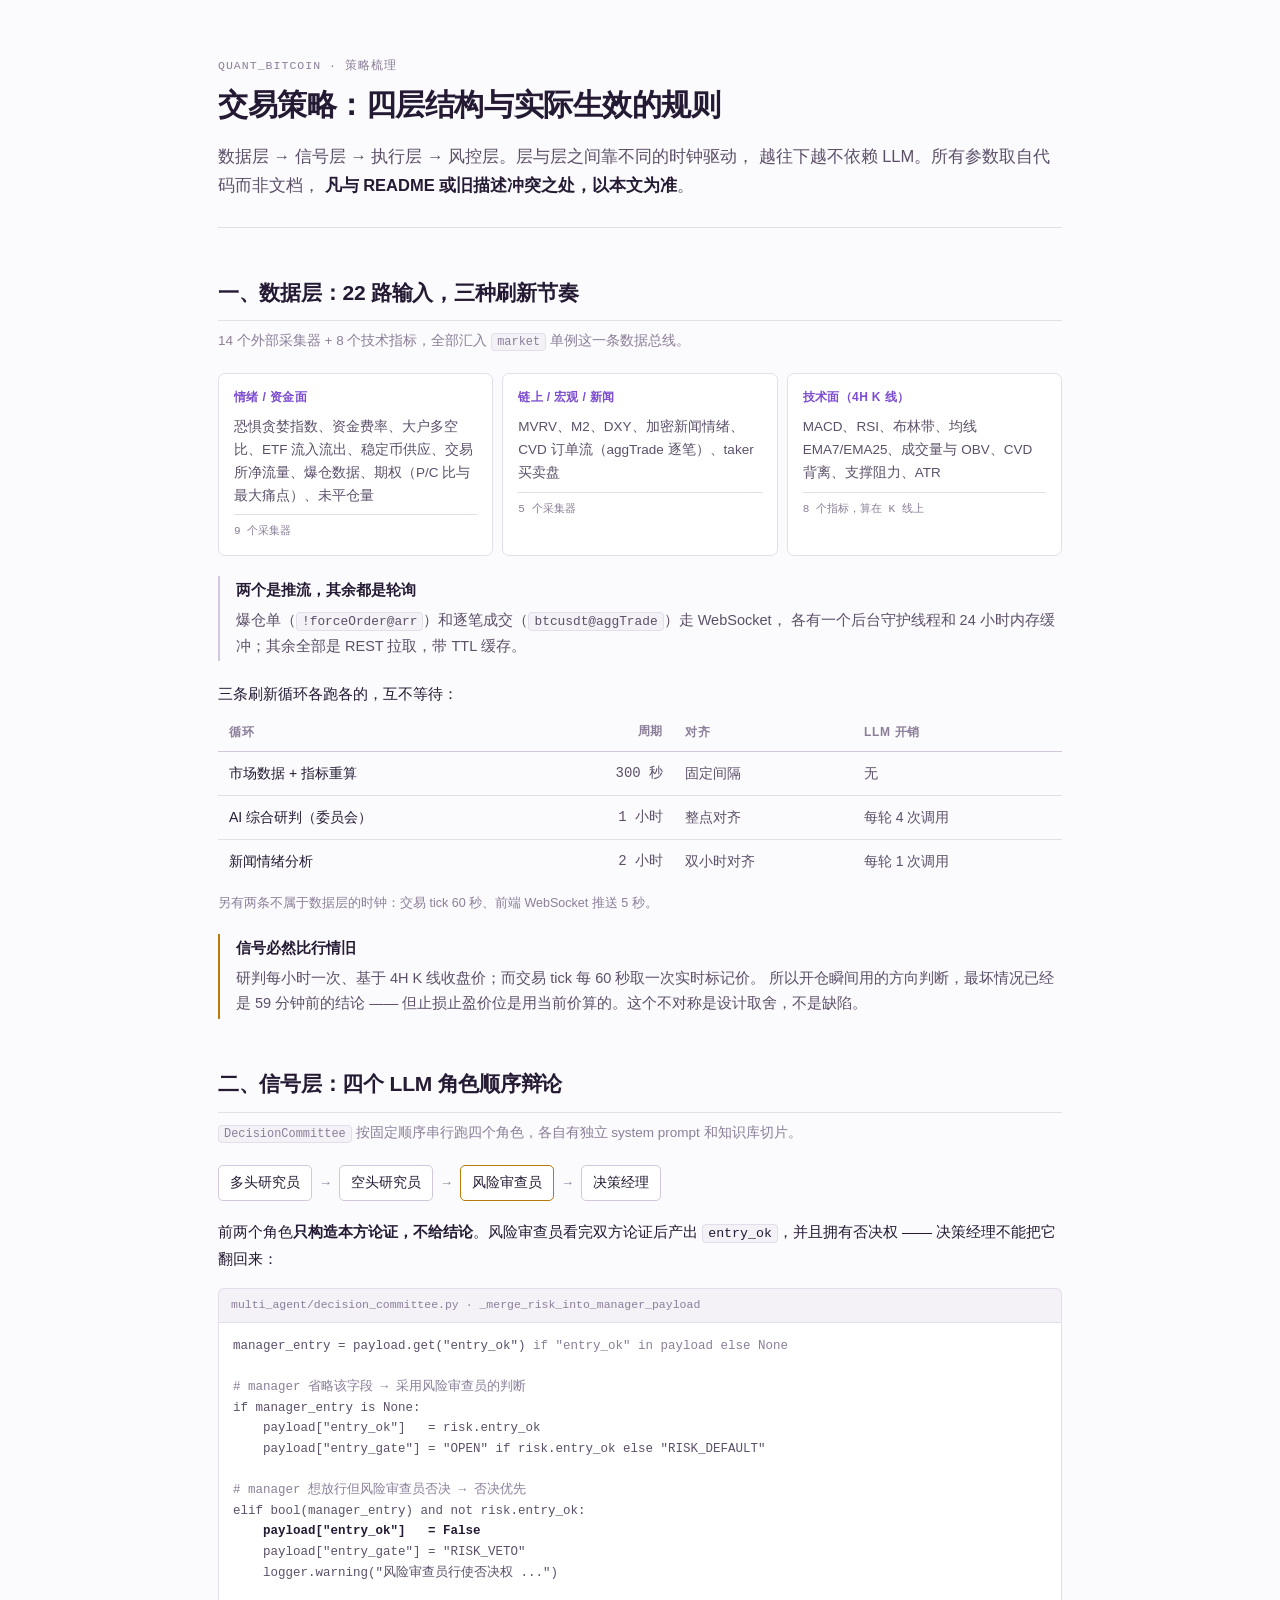
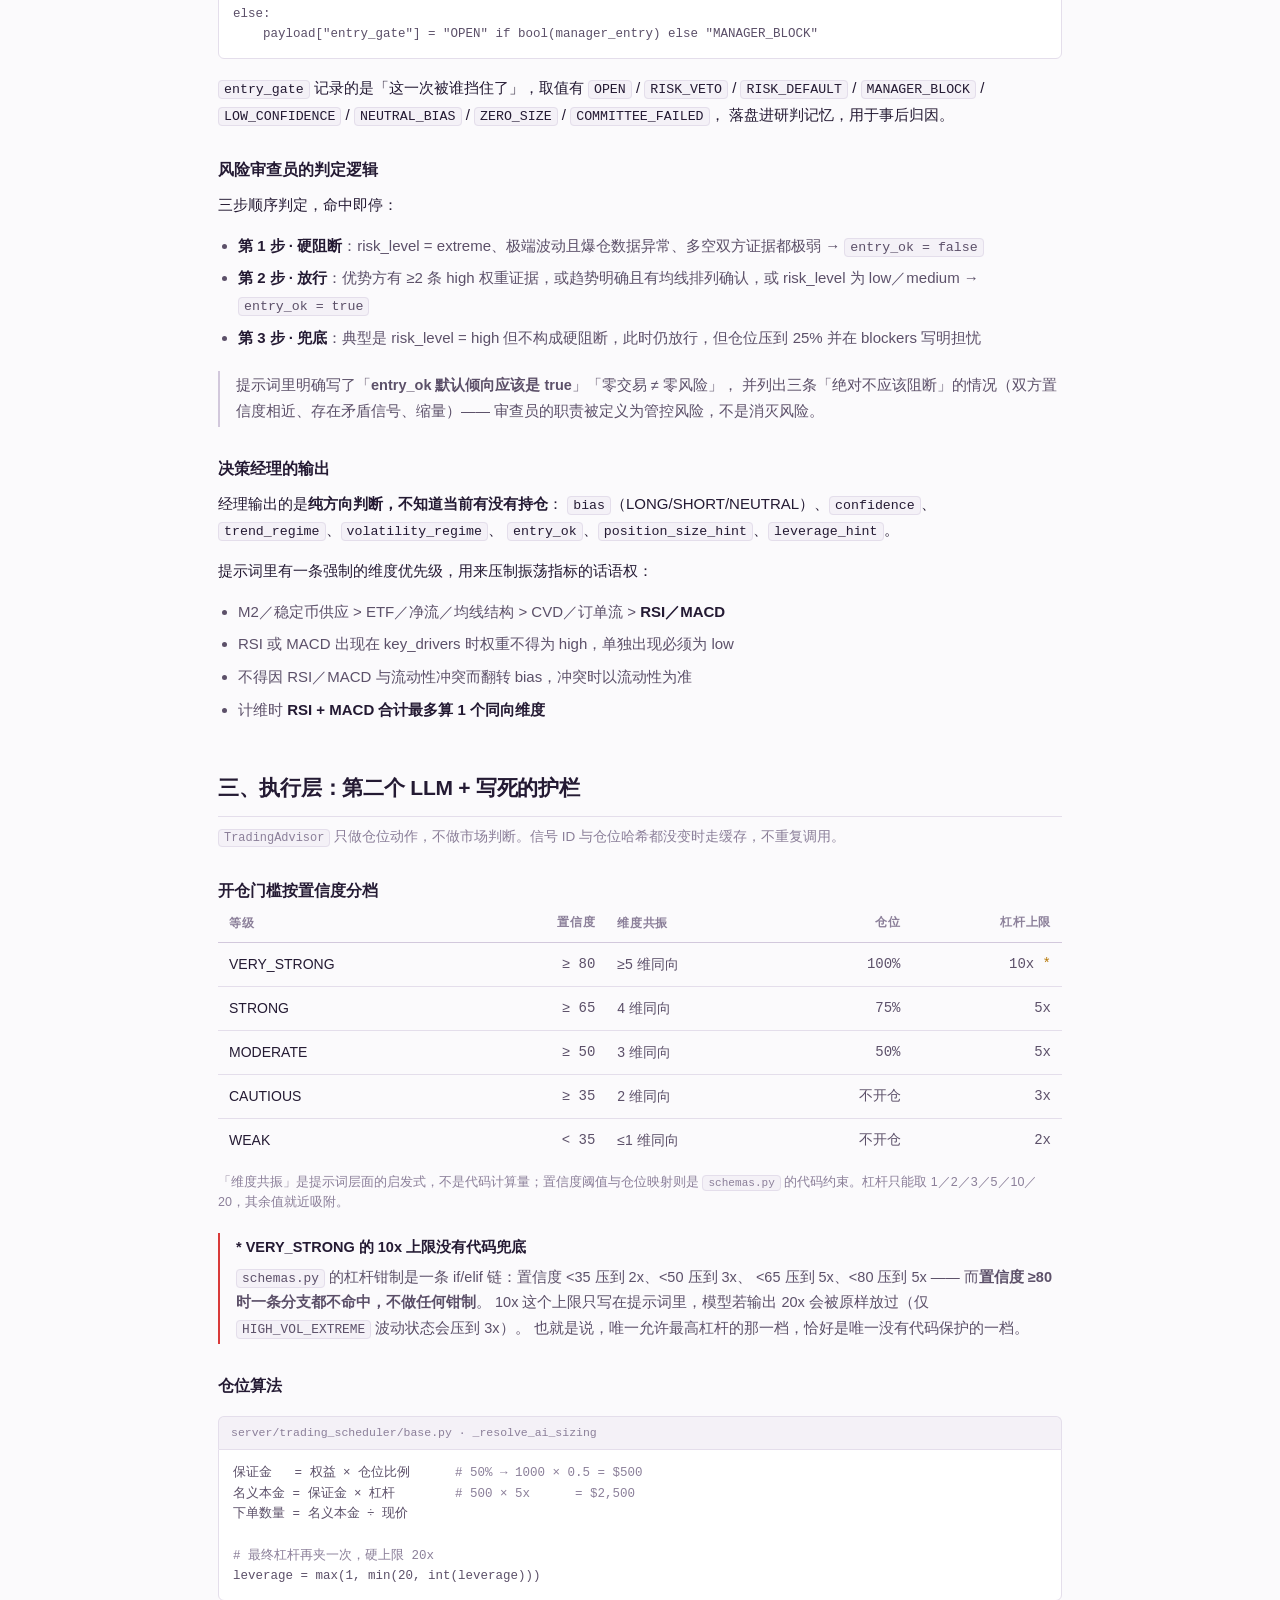
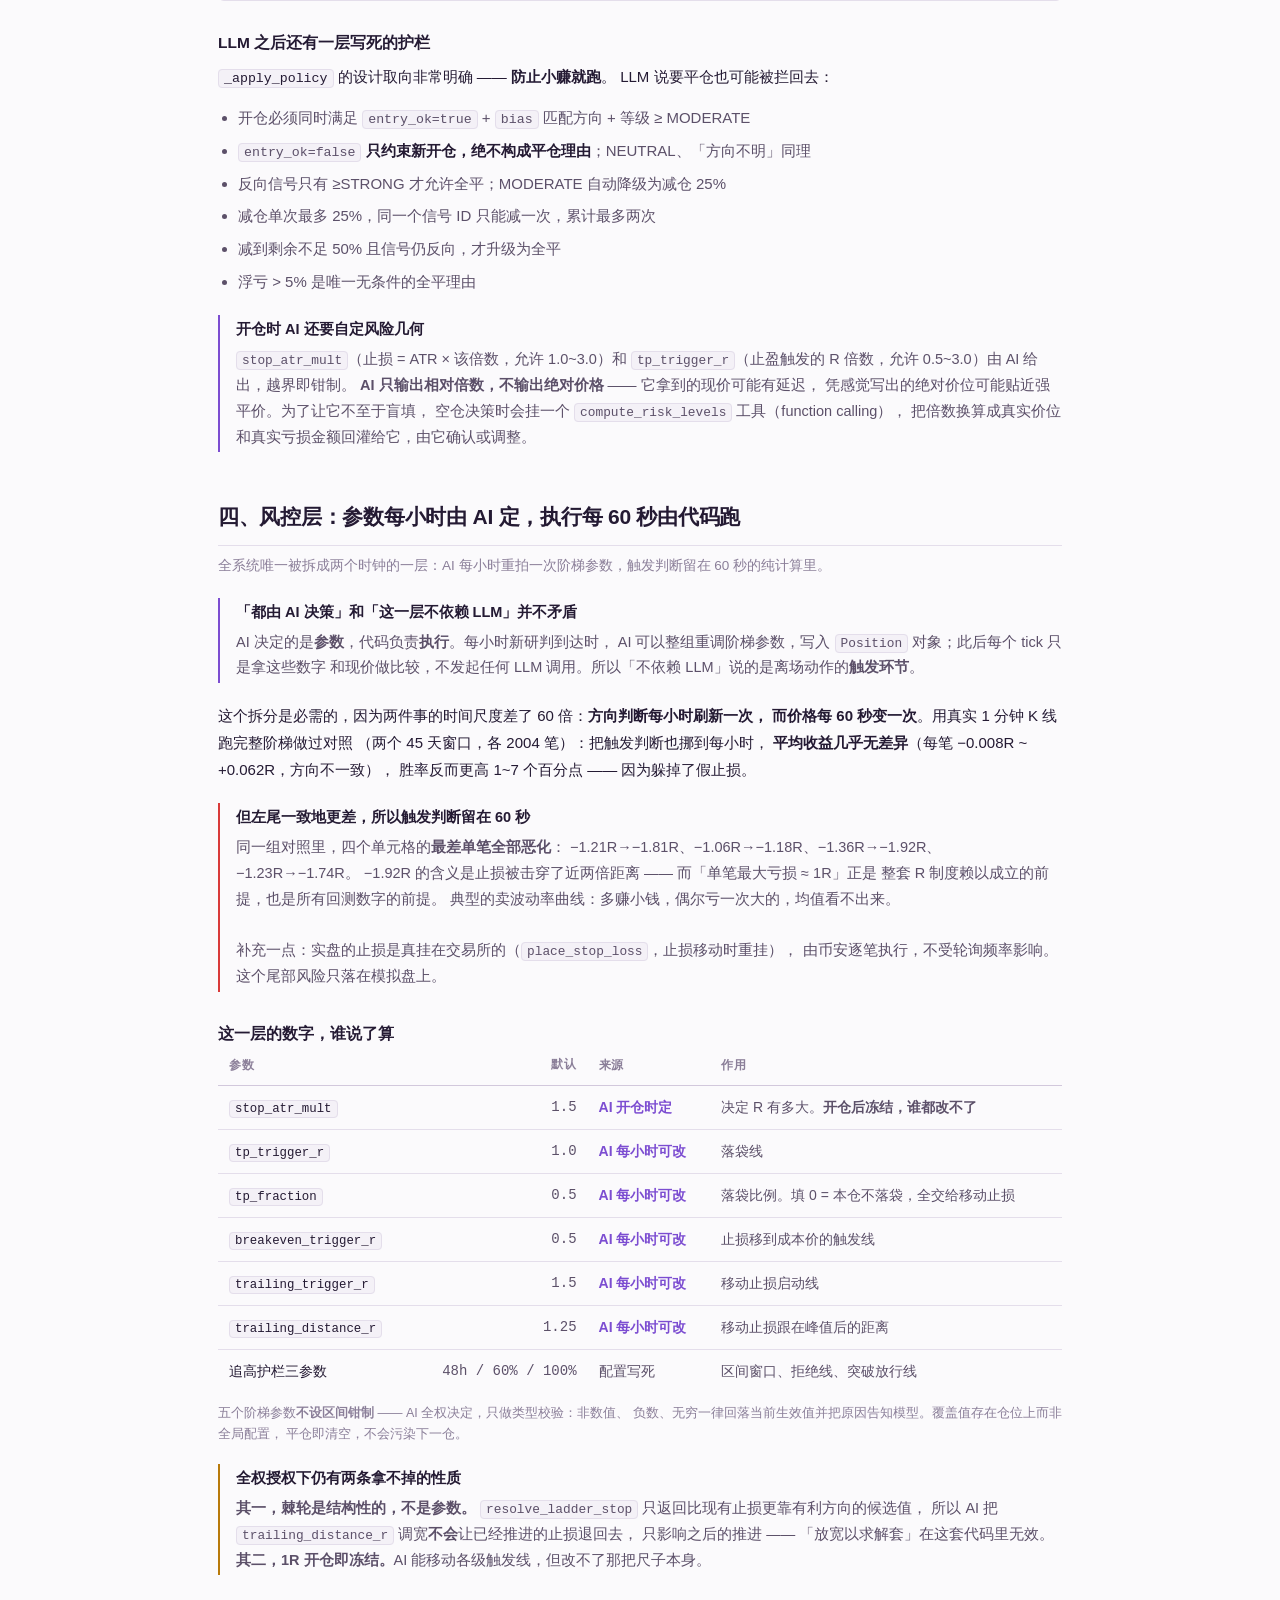
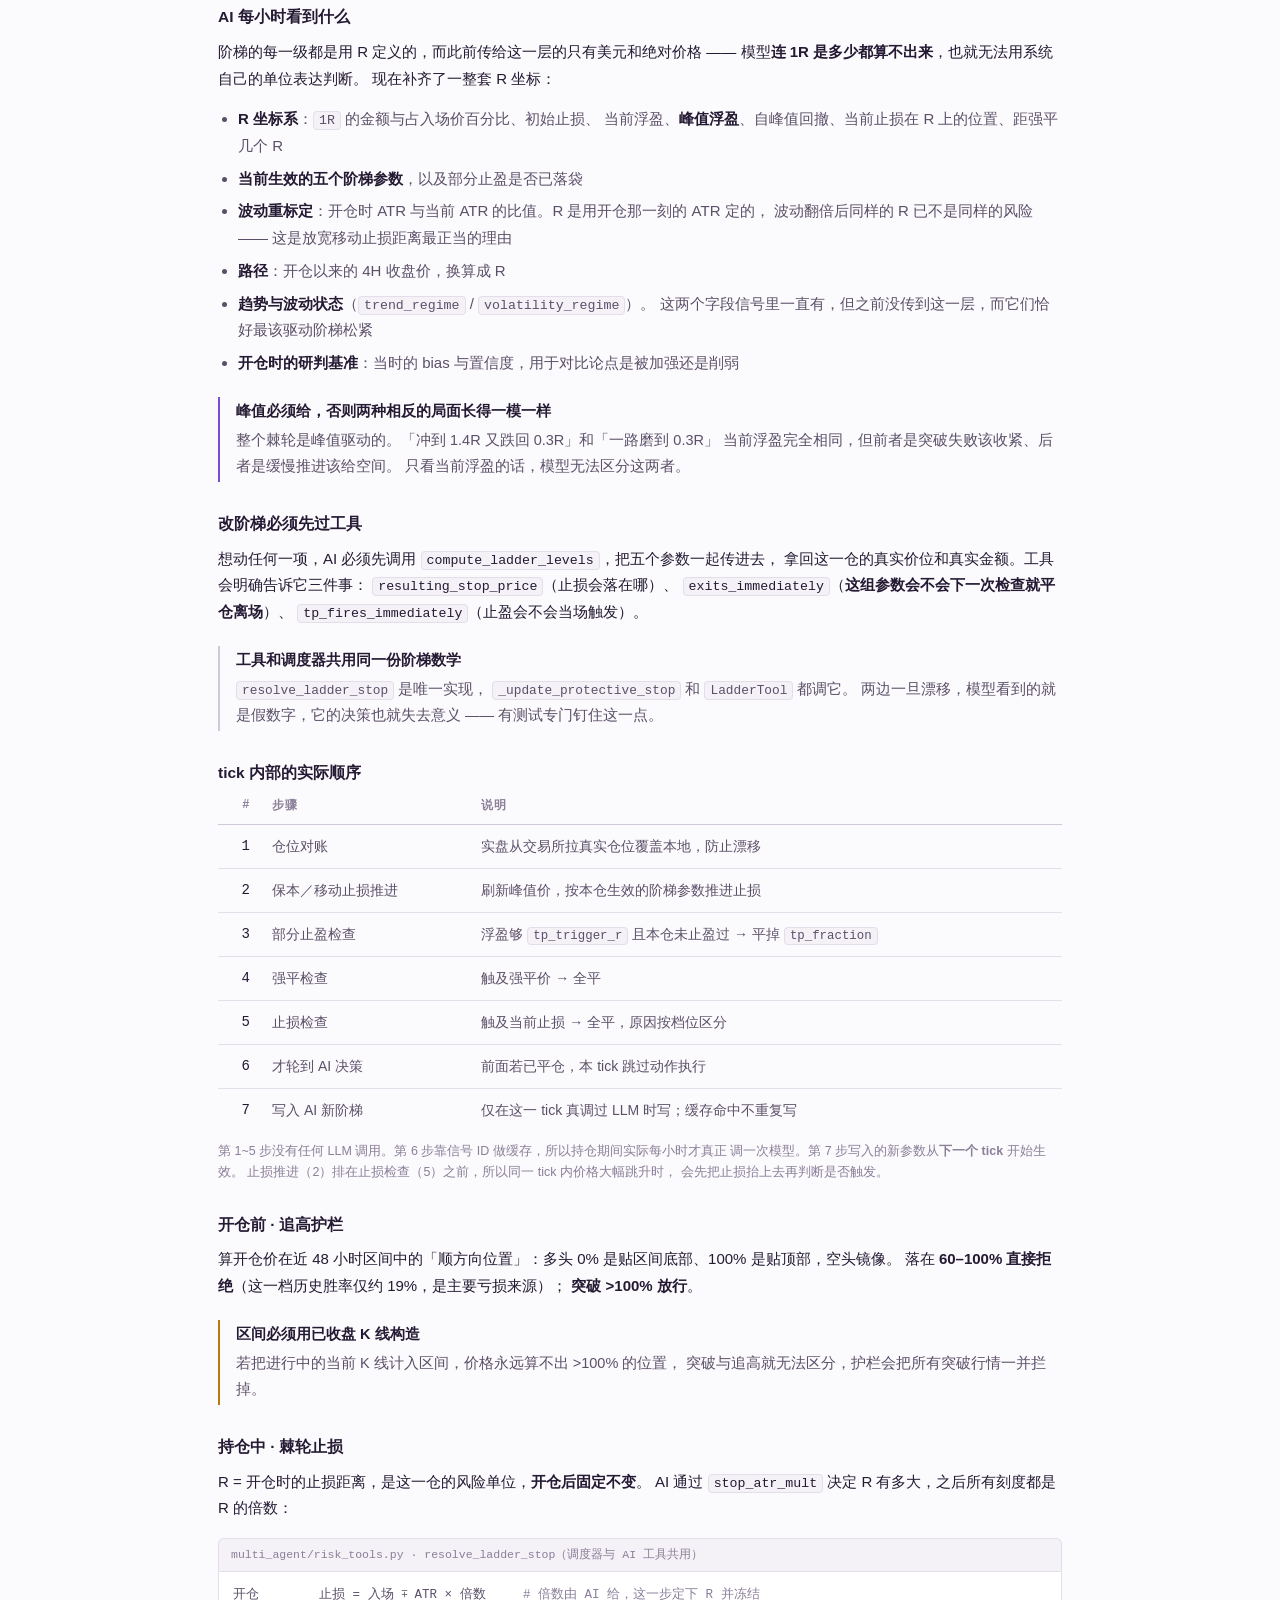
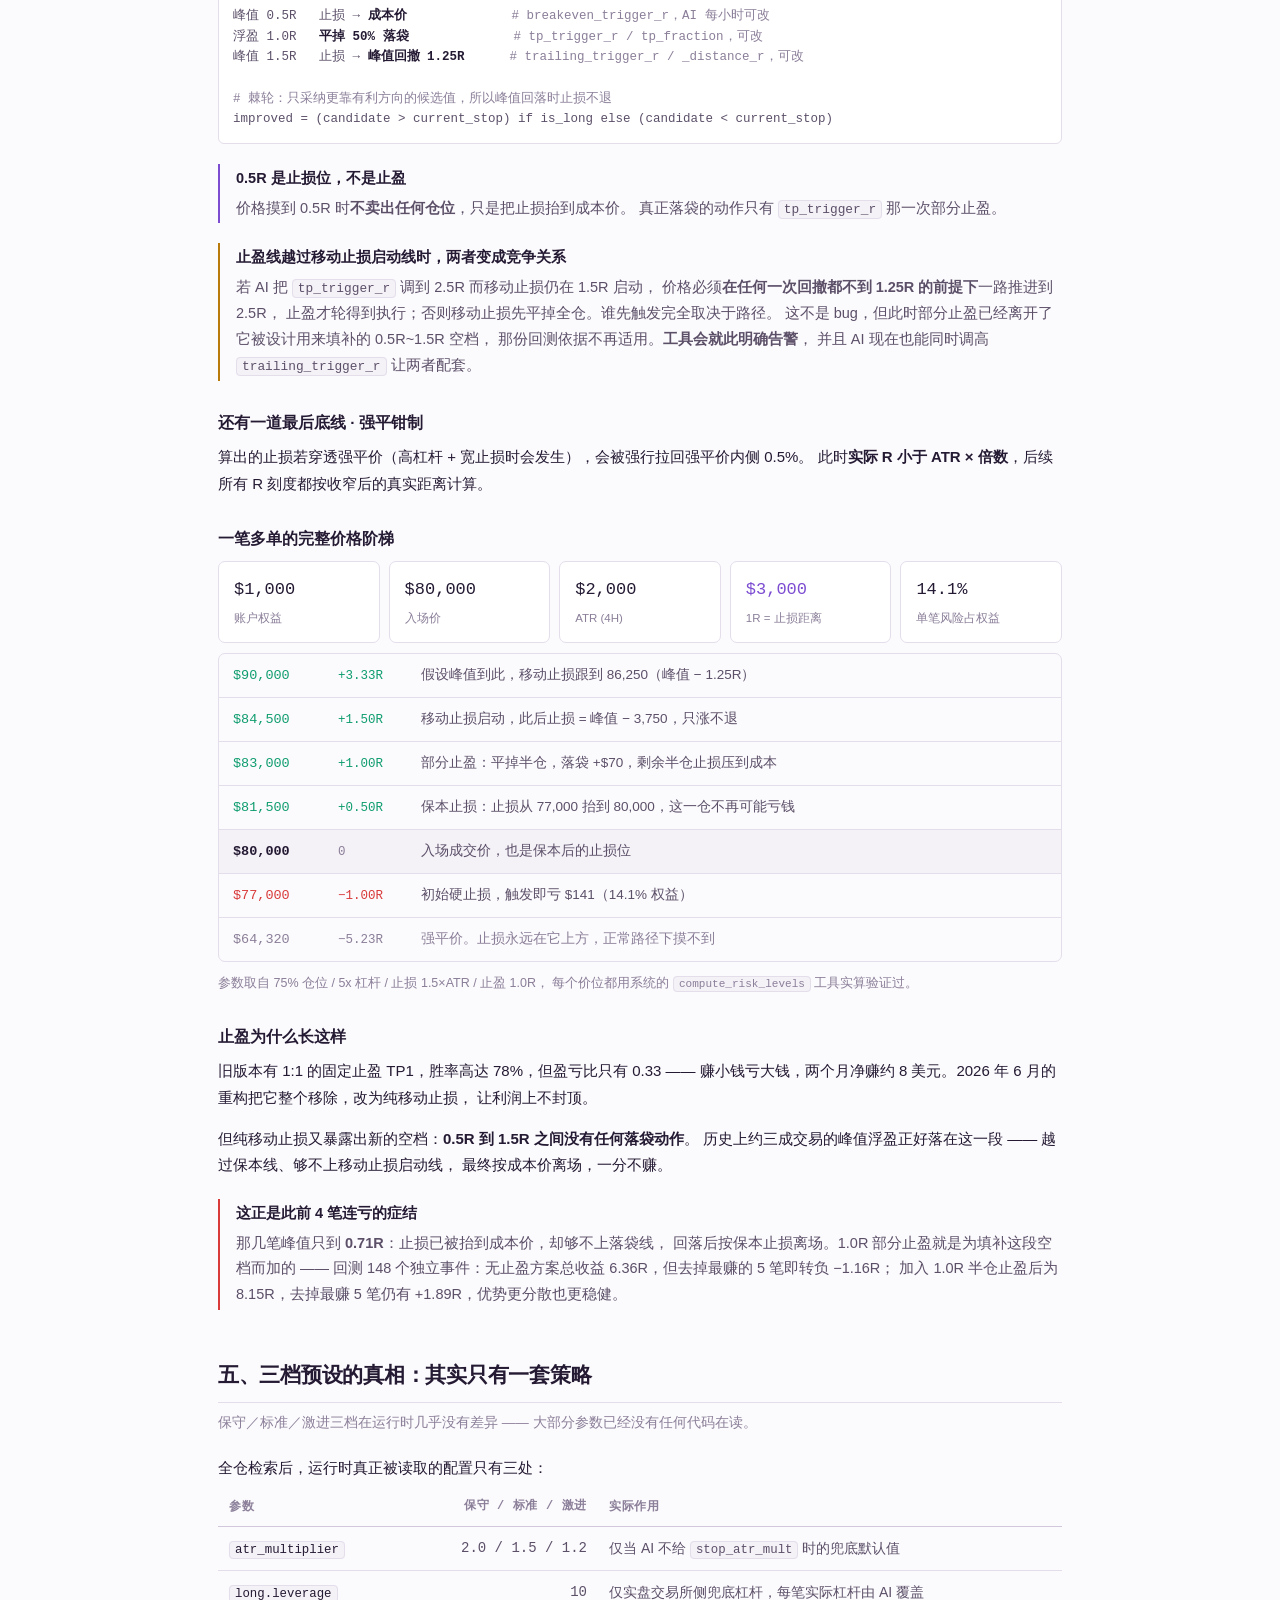
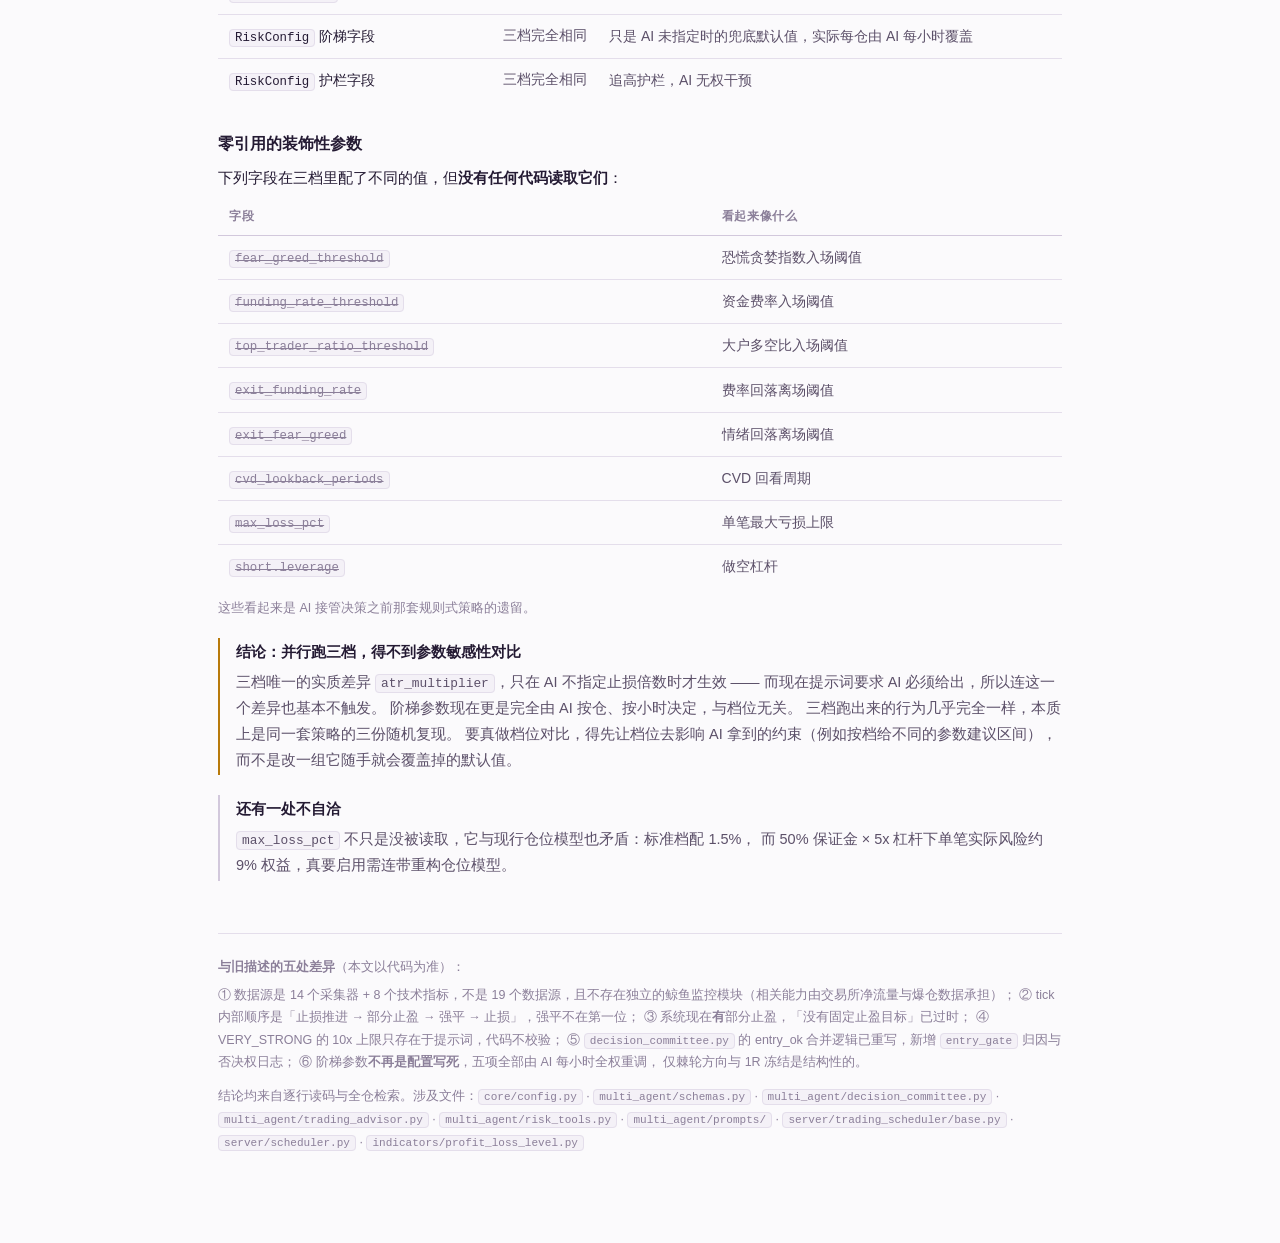
==== docs/strategy.html @ dc373d79 "docs: document hourly ladder retune and add strategy overview Co-authored-by: Cursor <cursoragent@cu" ====
<!DOCTYPE html>
<html lang="zh-CN">
<head>
<meta charset="UTF-8">
<meta name="viewport" content="width=device-width, initial-scale=1.0">
<title>交易策略梳理 · quant_bitcoin</title>
<style>
:root {
  --bg: #FBFAFC;
  --surface: #FFFFFF;
  --inset: #F4F1F7;
  --border: #E4DEEB;
  --border-strong: #D2C8DC;
  --text: #241A33;
  --text-mid: #5C5069;
  --text-dim: #8B7F99;
  --accent: #7C4DD1;
  --accent-bg: rgba(124, 77, 209, 0.07);
  --green: #0F9D6E;
  --red: #D93A3A;
  --amber: #B87A0B;
  --mono: ui-monospace, SFMono-Regular, "SF Mono", Menlo, Consolas, monospace;
}
@media (prefers-color-scheme: dark) {
  :root {
    --bg: #16121C;
    --surface: #1E1926;
    --inset: #241E2E;
    --border: #322A3D;
    --border-strong: #443A52;
    --text: #EDE8F2;
    --text-mid: #B3A8BF;
    --text-dim: #857A91;
    --accent: #A98BE8;
    --accent-bg: rgba(169, 139, 232, 0.12);
    --green: #34C892;
    --red: #F1706F;
    --amber: #E0A63C;
  }
}

* { box-sizing: border-box; }
html { -webkit-text-size-adjust: 100%; }
body {
  margin: 0; background: var(--bg); color: var(--text);
  font-family: -apple-system, BlinkMacSystemFont, "Segoe UI", "PingFang SC",
               "Hiragino Sans GB", "Microsoft YaHei", sans-serif;
  font-size: 15px; line-height: 1.78;
}
.wrap { max-width: 900px; margin: 0 auto; padding: 56px 28px 96px; }

.doc-head { border-bottom: 1px solid var(--border); padding-bottom: 26px; margin-bottom: 12px; }
.eyebrow {
  font-family: var(--mono); font-size: 11.5px; letter-spacing: 0.09em;
  text-transform: uppercase; color: var(--text-dim); margin: 0 0 10px;
}
h1 { font-size: 30px; line-height: 1.25; margin: 0 0 18px; letter-spacing: -0.015em; }
.lede { font-size: 16.5px; color: var(--text-mid); margin: 0; }
.lede strong { color: var(--text); font-weight: 600; }

section { margin: 46px 0 0; }
h2 {
  font-size: 21px; margin: 0 0 8px; letter-spacing: -0.012em;
  padding-bottom: 9px; border-bottom: 1px solid var(--border);
}
.sub { color: var(--text-dim); font-size: 13.5px; margin: 0 0 20px; }
h3 { font-size: 15.5px; margin: 28px 0 8px; }
p { margin: 0 0 14px; }
p:last-child { margin-bottom: 0; }
ul { margin: 0 0 14px; padding-left: 20px; }
li { margin-bottom: 6px; color: var(--text-mid); }
li strong { color: var(--text); }

code {
  font-family: var(--mono); font-size: 0.885em;
  background: var(--inset); border: 1px solid var(--border);
  border-radius: 4px; padding: 1px 5px; white-space: nowrap;
}

/* 代码引用块 */
figure { margin: 16px 0; }
figcaption {
  font-family: var(--mono); font-size: 11.5px; color: var(--text-dim);
  padding: 6px 12px; background: var(--inset);
  border: 1px solid var(--border); border-bottom: none;
  border-radius: 6px 6px 0 0;
}
pre {
  margin: 0; padding: 13px 14px; overflow-x: auto;
  background: var(--surface); border: 1px solid var(--border);
  border-radius: 0 0 6px 6px;
  font-family: var(--mono); font-size: 12.5px; line-height: 1.65;
  color: var(--text-mid);
}
pre b { color: var(--text); font-weight: 600; }
pre i { color: var(--text-dim); font-style: normal; }

table { width: 100%; border-collapse: collapse; margin: 4px 0 8px; font-size: 14px; }
caption {
  caption-side: bottom; text-align: left; color: var(--text-dim);
  font-size: 12.5px; padding-top: 10px; line-height: 1.65;
}
th {
  text-align: left; font-weight: 600; font-size: 12px; color: var(--text-dim);
  text-transform: uppercase; letter-spacing: 0.055em;
  padding: 0 11px 8px; border-bottom: 1px solid var(--border-strong);
}
td { padding: 9px 11px; border-bottom: 1px solid var(--border); color: var(--text-mid); }
td:first-child { color: var(--text); }
tbody tr:last-child td { border-bottom: none; }
.num-col { text-align: right; font-family: var(--mono); font-variant-numeric: tabular-nums; }
.dead td:first-child { color: var(--text-dim); text-decoration: line-through; }

/* 数据层分组 */
.groups { display: flex; flex-wrap: wrap; gap: 9px; margin: 8px 0 4px; }
.group {
  flex: 1 1 200px; background: var(--surface);
  border: 1px solid var(--border); border-radius: 7px; padding: 13px 15px;
}
.group .gt {
  font-size: 12px; color: var(--accent); font-weight: 600;
  letter-spacing: 0.03em; margin-bottom: 7px;
}
.group .gi { font-size: 13.5px; color: var(--text-mid); line-height: 1.7; }
.group .gc {
  font-family: var(--mono); font-size: 11px; color: var(--text-dim);
  margin-top: 7px; padding-top: 7px; border-top: 1px solid var(--border);
}

/* 流程箭头 */
.chain { display: flex; flex-wrap: wrap; align-items: center; gap: 7px; margin: 12px 0 18px; }
.chain .node {
  background: var(--surface); border: 1px solid var(--border-strong);
  border-radius: 5px; padding: 5px 11px; font-size: 13.5px;
}
.chain .node.veto { border-color: var(--amber); color: var(--text); }
.chain .arw { color: var(--text-dim); font-size: 13px; }

/* 参数条 */
.params { display: flex; flex-wrap: wrap; gap: 9px; margin: 8px 0; }
.param {
  flex: 1 1 132px; background: var(--surface); padding: 13px 15px;
  border: 1px solid var(--border); border-radius: 7px;
}
.param .v { font-family: var(--mono); font-variant-numeric: tabular-nums; font-size: 17px; color: var(--text); }
.param .k { font-size: 11.5px; color: var(--text-dim); margin-top: 3px; }
.param.hl .v { color: var(--accent); }

/* R 阶梯 */
.ladder { border: 1px solid var(--border); border-radius: 7px; overflow: hidden; margin: 10px 0; }
.rung {
  display: grid; grid-template-columns: 92px 70px 1fr; gap: 13px;
  padding: 9px 14px; border-bottom: 1px solid var(--border); align-items: baseline;
}
.rung:last-child { border-bottom: none; }
.rung .px { font-family: var(--mono); font-variant-numeric: tabular-nums; font-size: 13.5px; }
.rung .rv { font-family: var(--mono); font-variant-numeric: tabular-nums; font-size: 12.5px; color: var(--text-dim); }
.rung .ev { font-size: 13.5px; color: var(--text-mid); }
.rung.up .px, .rung.up .rv { color: var(--green); }
.rung.entry { background: var(--inset); }
.rung.entry .px { font-weight: 600; }
.rung.down .px, .rung.down .rv { color: var(--red); }
.rung.faint .px, .rung.faint .rv, .rung.faint .ev { color: var(--text-dim); }

.note {
  border-left: 2px solid var(--border-strong); padding: 2px 0 2px 16px;
  margin: 20px 0; color: var(--text-mid); font-size: 14.5px;
}
.note.key { border-left-color: var(--accent); }
.note.warn { border-left-color: var(--amber); }
.note.bad { border-left-color: var(--red); }
.note .h { display: block; font-weight: 600; color: var(--text); margin-bottom: 4px; }

footer {
  border-top: 1px solid var(--border); margin-top: 52px; padding-top: 22px;
  color: var(--text-dim); font-size: 12.5px;
}
footer p { margin: 0 0 6px; }

@media (max-width: 560px) {
  .wrap { padding: 36px 18px 72px; }
  h1 { font-size: 25px; }
  .lede { font-size: 15.5px; }
  .rung { grid-template-columns: 74px 56px 1fr; gap: 9px; padding: 9px 11px; }
  .rung .px { font-size: 12.5px; }
  .rung .rv { font-size: 11.5px; }
  .rung .ev { font-size: 12.5px; }
  table { font-size: 13px; }
  th, td { padding-left: 7px; padding-right: 7px; }
}
</style>
</head>
<body>
<div class="wrap">

<div class="doc-head">
  <p class="eyebrow">quant_bitcoin · 策略梳理</p>
  <h1>交易策略：四层结构与实际生效的规则</h1>
  <p class="lede">
    数据层 → 信号层 → 执行层 → 风控层。层与层之间靠不同的时钟驱动，
    越往下越不依赖 LLM。所有参数取自代码而非文档，
    <strong>凡与 README 或旧描述冲突之处，以本文为准</strong>。
  </p>
</div>

<!-- ══════════════ 一 · 数据层 ══════════════ -->
<section>
  <h2>一、数据层：22 路输入，三种刷新节奏</h2>
  <p class="sub">14 个外部采集器 + 8 个技术指标，全部汇入 <code>market</code> 单例这一条数据总线。</p>

  <div class="groups">
    <div class="group">
      <div class="gt">情绪 / 资金面</div>
      <div class="gi">恐惧贪婪指数、资金费率、大户多空比、ETF 流入流出、稳定币供应、交易所净流量、爆仓数据、期权（P/C 比与最大痛点）、未平仓量</div>
      <div class="gc">9 个采集器</div>
    </div>
    <div class="group">
      <div class="gt">链上 / 宏观 / 新闻</div>
      <div class="gi">MVRV、M2、DXY、加密新闻情绪、CVD 订单流（aggTrade 逐笔）、taker 买卖盘</div>
      <div class="gc">5 个采集器</div>
    </div>
    <div class="group">
      <div class="gt">技术面（4H K 线）</div>
      <div class="gi">MACD、RSI、布林带、均线 EMA7/EMA25、成交量与 OBV、CVD 背离、支撑阻力、ATR</div>
      <div class="gc">8 个指标，算在 K 线上</div>
    </div>
  </div>

  <div class="note">
    <span class="h">两个是推流，其余都是轮询</span>
    爆仓单（<code>!forceOrder@arr</code>）和逐笔成交（<code>btcusdt@aggTrade</code>）走 WebSocket，
    各有一个后台守护线程和 24 小时内存缓冲；其余全部是 REST 拉取，带 TTL 缓存。
  </div>

  <p>三条刷新循环各跑各的，互不等待：</p>
  <table>
    <thead><tr><th>循环</th><th class="num-col">周期</th><th>对齐</th><th>LLM 开销</th></tr></thead>
    <tbody>
      <tr><td>市场数据 + 指标重算</td><td class="num-col">300 秒</td><td>固定间隔</td><td>无</td></tr>
      <tr><td>AI 综合研判（委员会）</td><td class="num-col">1 小时</td><td>整点对齐</td><td>每轮 4 次调用</td></tr>
      <tr><td>新闻情绪分析</td><td class="num-col">2 小时</td><td>双小时对齐</td><td>每轮 1 次调用</td></tr>
    </tbody>
    <caption>另有两条不属于数据层的时钟：交易 tick 60 秒、前端 WebSocket 推送 5 秒。</caption>
  </table>

  <div class="note warn">
    <span class="h">信号必然比行情旧</span>
    研判每小时一次、基于 4H K 线收盘价；而交易 tick 每 60 秒取一次实时标记价。
    所以开仓瞬间用的方向判断，最坏情况已经是 59 分钟前的结论 ——
    但止损止盈价位是用当前价算的。这个不对称是设计取舍，不是缺陷。
  </div>
</section>

<!-- ══════════════ 二 · 信号层 ══════════════ -->
<section>
  <h2>二、信号层：四个 LLM 角色顺序辩论</h2>
  <p class="sub"><code>DecisionCommittee</code> 按固定顺序串行跑四个角色，各自有独立 system prompt 和知识库切片。</p>

  <div class="chain">
    <span class="node">多头研究员</span><span class="arw">→</span>
    <span class="node">空头研究员</span><span class="arw">→</span>
    <span class="node veto">风险审查员</span><span class="arw">→</span>
    <span class="node">决策经理</span>
  </div>

  <p>
    前两个角色<strong>只构造本方论证，不给结论</strong>。风险审查员看完双方论证后产出
    <code>entry_ok</code>，并且拥有否决权 —— 决策经理不能把它翻回来：
  </p>

  <figure>
    <figcaption>multi_agent/decision_committee.py · _merge_risk_into_manager_payload</figcaption>
<pre>manager_entry = payload.get("entry_ok") <i>if "entry_ok" in payload else None</i>

<i># manager 省略该字段 → 采用风险审查员的判断</i>
if manager_entry is None:
    payload["entry_ok"]   = risk.entry_ok
    payload["entry_gate"] = "OPEN" if risk.entry_ok else "RISK_DEFAULT"

<i># manager 想放行但风险审查员否决 → 否决优先</i>
elif bool(manager_entry) and not risk.entry_ok:
    <b>payload["entry_ok"]   = False</b>
    payload["entry_gate"] = "RISK_VETO"
    logger.warning("风险审查员行使否决权 ...")

else:
    payload["entry_gate"] = "OPEN" if bool(manager_entry) else "MANAGER_BLOCK"</pre>
  </figure>

  <p>
    <code>entry_gate</code> 记录的是「这一次被谁挡住了」，取值有
    <code>OPEN</code> / <code>RISK_VETO</code> / <code>RISK_DEFAULT</code> /
    <code>MANAGER_BLOCK</code> / <code>LOW_CONFIDENCE</code> /
    <code>NEUTRAL_BIAS</code> / <code>ZERO_SIZE</code> / <code>COMMITTEE_FAILED</code>，
    落盘进研判记忆，用于事后归因。
  </p>

  <h3>风险审查员的判定逻辑</h3>
  <p>三步顺序判定，命中即停：</p>
  <ul>
    <li><strong>第 1 步 · 硬阻断</strong>：risk_level = extreme、极端波动且爆仓数据异常、多空双方证据都极弱 → <code>entry_ok = false</code></li>
    <li><strong>第 2 步 · 放行</strong>：优势方有 ≥2 条 high 权重证据，或趋势明确且有均线排列确认，或 risk_level 为 low／medium → <code>entry_ok = true</code></li>
    <li><strong>第 3 步 · 兜底</strong>：典型是 risk_level = high 但不构成硬阻断，此时仍放行，但仓位压到 25% 并在 blockers 写明担忧</li>
  </ul>

  <div class="note">
    提示词里明确写了「<strong>entry_ok 默认倾向应该是 true</strong>」「零交易 ≠ 零风险」，
    并列出三条「绝对不应该阻断」的情况（双方置信度相近、存在矛盾信号、缩量）——
    审查员的职责被定义为管控风险，不是消灭风险。
  </div>

  <h3>决策经理的输出</h3>
  <p>
    经理输出的是<strong>纯方向判断，不知道当前有没有持仓</strong>：
    <code>bias</code>（LONG/SHORT/NEUTRAL）、<code>confidence</code>、
    <code>trend_regime</code>、<code>volatility_regime</code>、
    <code>entry_ok</code>、<code>position_size_hint</code>、<code>leverage_hint</code>。
  </p>
  <p>提示词里有一条强制的维度优先级，用来压制振荡指标的话语权：</p>
  <ul>
    <li>M2／稳定币供应 &gt; ETF／净流／均线结构 &gt; CVD／订单流 &gt; <strong>RSI／MACD</strong></li>
    <li>RSI 或 MACD 出现在 key_drivers 时权重不得为 high，单独出现必须为 low</li>
    <li>不得因 RSI／MACD 与流动性冲突而翻转 bias，冲突时以流动性为准</li>
    <li>计维时 <strong>RSI + MACD 合计最多算 1 个同向维度</strong></li>
  </ul>
</section>

<!-- ══════════════ 三 · 执行层 ══════════════ -->
<section>
  <h2>三、执行层：第二个 LLM + 写死的护栏</h2>
  <p class="sub"><code>TradingAdvisor</code> 只做仓位动作，不做市场判断。信号 ID 与仓位哈希都没变时走缓存，不重复调用。</p>

  <h3>开仓门槛按置信度分档</h3>
  <table>
    <thead>
      <tr><th>等级</th><th class="num-col">置信度</th><th>维度共振</th><th class="num-col">仓位</th><th class="num-col">杠杆上限</th></tr>
    </thead>
    <tbody>
      <tr><td>VERY_STRONG</td><td class="num-col">≥ 80</td><td>≥5 维同向</td><td class="num-col">100%</td><td class="num-col">10x <span style="color:var(--amber)">*</span></td></tr>
      <tr><td>STRONG</td><td class="num-col">≥ 65</td><td>4 维同向</td><td class="num-col">75%</td><td class="num-col">5x</td></tr>
      <tr><td>MODERATE</td><td class="num-col">≥ 50</td><td>3 维同向</td><td class="num-col">50%</td><td class="num-col">5x</td></tr>
      <tr><td>CAUTIOUS</td><td class="num-col">≥ 35</td><td>2 维同向</td><td class="num-col">不开仓</td><td class="num-col">3x</td></tr>
      <tr><td>WEAK</td><td class="num-col">&lt; 35</td><td>≤1 维同向</td><td class="num-col">不开仓</td><td class="num-col">2x</td></tr>
    </tbody>
    <caption>
      「维度共振」是提示词层面的启发式，不是代码计算量；置信度阈值与仓位映射则是
      <code>schemas.py</code> 的代码约束。杠杆只能取 1／2／3／5／10／20，其余值就近吸附。
    </caption>
  </table>

  <div class="note bad">
    <span class="h">* VERY_STRONG 的 10x 上限没有代码兜底</span>
    <code>schemas.py</code> 的杠杆钳制是一条 if/elif 链：置信度 &lt;35 压到 2x、&lt;50 压到 3x、
    &lt;65 压到 5x、&lt;80 压到 5x —— 而<strong>置信度 ≥80 时一条分支都不命中，不做任何钳制</strong>。
    10x 这个上限只写在提示词里，模型若输出 20x 会被原样放过（仅
    <code>HIGH_VOL_EXTREME</code> 波动状态会压到 3x）。
    也就是说，唯一允许最高杠杆的那一档，恰好是唯一没有代码保护的一档。
  </div>

  <h3>仓位算法</h3>
  <figure>
    <figcaption>server/trading_scheduler/base.py · _resolve_ai_sizing</figcaption>
<pre>保证金   = 权益 × 仓位比例      <i># 50% → 1000 × 0.5 = $500</i>
名义本金 = 保证金 × 杠杆        <i># 500 × 5x      = $2,500</i>
下单数量 = 名义本金 ÷ 现价

<i># 最终杠杆再夹一次，硬上限 20x</i>
leverage = max(1, min(20, int(leverage)))</pre>
  </figure>

  <h3>LLM 之后还有一层写死的护栏</h3>
  <p>
    <code>_apply_policy</code> 的设计取向非常明确 —— <strong>防止小赚就跑</strong>。
    LLM 说要平仓也可能被拦回去：
  </p>
  <ul>
    <li>开仓必须同时满足 <code>entry_ok=true</code> + <code>bias</code> 匹配方向 + 等级 ≥ MODERATE</li>
    <li><code>entry_ok=false</code> <strong>只约束新开仓，绝不构成平仓理由</strong>；NEUTRAL、「方向不明」同理</li>
    <li>反向信号只有 ≥STRONG 才允许全平；MODERATE 自动降级为减仓 25%</li>
    <li>减仓单次最多 25%，同一个信号 ID 只能减一次，累计最多两次</li>
    <li>减到剩余不足 50% 且信号仍反向，才升级为全平</li>
    <li>浮亏 &gt; 5% 是唯一无条件的全平理由</li>
  </ul>

  <div class="note key">
    <span class="h">开仓时 AI 还要自定风险几何</span>
    <code>stop_atr_mult</code>（止损 = ATR × 该倍数，允许 1.0~3.0）和
    <code>tp_trigger_r</code>（止盈触发的 R 倍数，允许 0.5~3.0）由 AI 给出，越界即钳制。
    <strong>AI 只输出相对倍数，不输出绝对价格</strong> —— 它拿到的现价可能有延迟，
    凭感觉写出的绝对价位可能贴近强平价。为了让它不至于盲填，
    空仓决策时会挂一个 <code>compute_risk_levels</code> 工具（function calling），
    把倍数换算成真实价位和真实亏损金额回灌给它，由它确认或调整。
  </div>
</section>

<!-- ══════════════ 四 · 风控层 ══════════════ -->
<section>
  <h2>四、风控层：参数每小时由 AI 定，执行每 60 秒由代码跑</h2>
  <p class="sub">全系统唯一被拆成两个时钟的一层：AI 每小时重拍一次阶梯参数，触发判断留在 60 秒的纯计算里。</p>

  <div class="note key">
    <span class="h">「都由 AI 决策」和「这一层不依赖 LLM」并不矛盾</span>
    AI 决定的是<strong>参数</strong>，代码负责<strong>执行</strong>。每小时新研判到达时，
    AI 可以整组重调阶梯参数，写入 <code>Position</code> 对象；此后每个 tick 只是拿这些数字
    和现价做比较，不发起任何 LLM 调用。所以「不依赖 LLM」说的是离场动作的<strong>触发环节</strong>。
  </div>

  <p>
    这个拆分是必需的，因为两件事的时间尺度差了 60 倍：<strong>方向判断每小时刷新一次，
    而价格每 60 秒变一次</strong>。用真实 1 分钟 K 线跑完整阶梯做过对照
    （两个 45 天窗口，各 2004 笔）：把触发判断也挪到每小时，
    <strong>平均收益几乎无差异</strong>（每笔 −0.008R ~ +0.062R，方向不一致），
    胜率反而更高 1~7 个百分点 —— 因为躲掉了假止损。
  </p>
  <div class="note bad">
    <span class="h">但左尾一致地更差，所以触发判断留在 60 秒</span>
    同一组对照里，四个单元格的<strong>最差单笔全部恶化</strong>：
    −1.21R→−1.81R、−1.06R→−1.18R、−1.36R→−1.92R、−1.23R→−1.74R。
    −1.92R 的含义是止损被击穿了近两倍距离 —— 而「单笔最大亏损 ≈ 1R」正是
    整套 R 制度赖以成立的前提，也是所有回测数字的前提。
    典型的卖波动率曲线：多赚小钱，偶尔亏一次大的，均值看不出来。
    <br><br>
    补充一点：实盘的止损是真挂在交易所的（<code>place_stop_loss</code>，止损移动时重挂），
    由币安逐笔执行，不受轮询频率影响。这个尾部风险只落在模拟盘上。
  </div>

  <h3>这一层的数字，谁说了算</h3>
  <table>
    <thead><tr><th>参数</th><th class="num-col">默认</th><th>来源</th><th>作用</th></tr></thead>
    <tbody>
      <tr><td><code>stop_atr_mult</code></td><td class="num-col">1.5</td>
          <td style="color:var(--accent)"><strong>AI 开仓时定</strong></td>
          <td>决定 R 有多大。<strong>开仓后冻结，谁都改不了</strong></td></tr>
      <tr><td><code>tp_trigger_r</code></td><td class="num-col">1.0</td>
          <td style="color:var(--accent)"><strong>AI 每小时可改</strong></td><td>落袋线</td></tr>
      <tr><td><code>tp_fraction</code></td><td class="num-col">0.5</td>
          <td style="color:var(--accent)"><strong>AI 每小时可改</strong></td>
          <td>落袋比例。填 0 = 本仓不落袋，全交给移动止损</td></tr>
      <tr><td><code>breakeven_trigger_r</code></td><td class="num-col">0.5</td>
          <td style="color:var(--accent)"><strong>AI 每小时可改</strong></td><td>止损移到成本价的触发线</td></tr>
      <tr><td><code>trailing_trigger_r</code></td><td class="num-col">1.5</td>
          <td style="color:var(--accent)"><strong>AI 每小时可改</strong></td><td>移动止损启动线</td></tr>
      <tr><td><code>trailing_distance_r</code></td><td class="num-col">1.25</td>
          <td style="color:var(--accent)"><strong>AI 每小时可改</strong></td><td>移动止损跟在峰值后的距离</td></tr>
      <tr><td>追高护栏三参数</td><td class="num-col">48h / 60% / 100%</td>
          <td>配置写死</td><td>区间窗口、拒绝线、突破放行线</td></tr>
    </tbody>
    <caption>
      五个阶梯参数<strong>不设区间钳制</strong> —— AI 全权决定，只做类型校验：非数值、
      负数、无穷一律回落当前生效值并把原因告知模型。覆盖值存在仓位上而非全局配置，
      平仓即清空，不会污染下一仓。
    </caption>
  </table>

  <div class="note warn">
    <span class="h">全权授权下仍有两条拿不掉的性质</span>
    <strong>其一，棘轮是结构性的，不是参数。</strong>
    <code>resolve_ladder_stop</code> 只返回比现有止损更靠有利方向的候选值，
    所以 AI 把 <code>trailing_distance_r</code> 调宽<strong>不会</strong>让已经推进的止损退回去，
    只影响之后的推进 —— 「放宽以求解套」在这套代码里无效。
    <strong>其二，1R 开仓即冻结。</strong>AI 能移动各级触发线，但改不了那把尺子本身。
  </div>

  <h3>AI 每小时看到什么</h3>
  <p>
    阶梯的每一级都是用 R 定义的，而此前传给这一层的只有美元和绝对价格 ——
    模型<strong>连 1R 是多少都算不出来</strong>，也就无法用系统自己的单位表达判断。
    现在补齐了一整套 R 坐标：
  </p>
  <ul>
    <li><strong>R 坐标系</strong>：<code>1R</code> 的金额与占入场价百分比、初始止损、
      当前浮盈、<strong>峰值浮盈</strong>、自峰值回撤、当前止损在 R 上的位置、距强平几个 R</li>
    <li><strong>当前生效的五个阶梯参数</strong>，以及部分止盈是否已落袋</li>
    <li><strong>波动重标定</strong>：开仓时 ATR 与当前 ATR 的比值。R 是用开仓那一刻的 ATR 定的，
      波动翻倍后同样的 R 已不是同样的风险 —— 这是放宽移动止损距离最正当的理由</li>
    <li><strong>路径</strong>：开仓以来的 4H 收盘价，换算成 R</li>
    <li><strong>趋势与波动状态</strong>（<code>trend_regime</code> / <code>volatility_regime</code>）。
      这两个字段信号里一直有，但之前没传到这一层，而它们恰好最该驱动阶梯松紧</li>
    <li><strong>开仓时的研判基准</strong>：当时的 bias 与置信度，用于对比论点是被加强还是削弱</li>
  </ul>

  <div class="note key">
    <span class="h">峰值必须给，否则两种相反的局面长得一模一样</span>
    整个棘轮是峰值驱动的。「冲到 1.4R 又跌回 0.3R」和「一路磨到 0.3R」
    当前浮盈完全相同，但前者是突破失败该收紧、后者是缓慢推进该给空间。
    只看当前浮盈的话，模型无法区分这两者。
  </div>

  <h3>改阶梯必须先过工具</h3>
  <p>
    想动任何一项，AI 必须先调用 <code>compute_ladder_levels</code>，把五个参数一起传进去，
    拿回这一仓的真实价位和真实金额。工具会明确告诉它三件事：
    <code>resulting_stop_price</code>（止损会落在哪）、
    <code>exits_immediately</code>（<strong>这组参数会不会下一次检查就平仓离场</strong>）、
    <code>tp_fires_immediately</code>（止盈会不会当场触发）。
  </p>
  <div class="note">
    <span class="h">工具和调度器共用同一份阶梯数学</span>
    <code>resolve_ladder_stop</code> 是唯一实现，
    <code>_update_protective_stop</code> 和 <code>LadderTool</code> 都调它。
    两边一旦漂移，模型看到的就是假数字，它的决策也就失去意义 —— 有测试专门钉住这一点。
  </div>

  <h3>tick 内部的实际顺序</h3>
  <table>
    <thead><tr><th class="num-col">#</th><th>步骤</th><th>说明</th></tr></thead>
    <tbody>
      <tr><td class="num-col">1</td><td>仓位对账</td><td>实盘从交易所拉真实仓位覆盖本地，防止漂移</td></tr>
      <tr><td class="num-col">2</td><td>保本／移动止损推进</td><td>刷新峰值价，按本仓生效的阶梯参数推进止损</td></tr>
      <tr><td class="num-col">3</td><td>部分止盈检查</td><td>浮盈够 <code>tp_trigger_r</code> 且本仓未止盈过 → 平掉 <code>tp_fraction</code></td></tr>
      <tr><td class="num-col">4</td><td>强平检查</td><td>触及强平价 → 全平</td></tr>
      <tr><td class="num-col">5</td><td>止损检查</td><td>触及当前止损 → 全平，原因按档位区分</td></tr>
      <tr><td class="num-col">6</td><td>才轮到 AI 决策</td><td>前面若已平仓，本 tick 跳过动作执行</td></tr>
      <tr><td class="num-col">7</td><td>写入 AI 新阶梯</td><td>仅在这一 tick 真调过 LLM 时写；缓存命中不重复写</td></tr>
    </tbody>
    <caption>
      第 1~5 步没有任何 LLM 调用。第 6 步靠信号 ID 做缓存，所以持仓期间实际每小时才真正
      调一次模型。第 7 步写入的新参数从<strong>下一个 tick</strong> 开始生效。
      止损推进（2）排在止损检查（5）之前，所以同一 tick 内价格大幅跳升时，
      会先把止损抬上去再判断是否触发。
    </caption>
  </table>

  <h3>开仓前 · 追高护栏</h3>
  <p>
    算开仓价在近 48 小时区间中的「顺方向位置」：多头 0% 是贴区间底部、100% 是贴顶部，空头镜像。
    落在 <strong>60–100% 直接拒绝</strong>（这一档历史胜率仅约 19%，是主要亏损来源）；
    <strong>突破 &gt;100% 放行</strong>。
  </p>
  <div class="note warn">
    <span class="h">区间必须用已收盘 K 线构造</span>
    若把进行中的当前 K 线计入区间，价格永远算不出 &gt;100% 的位置，
    突破与追高就无法区分，护栏会把所有突破行情一并拦掉。
  </div>

  <h3>持仓中 · 棘轮止损</h3>
  <p>
    R = 开仓时的止损距离，是这一仓的风险单位，<strong>开仓后固定不变</strong>。
    AI 通过 <code>stop_atr_mult</code> 决定 R 有多大，之后所有刻度都是 R 的倍数：
  </p>
  <figure>
    <figcaption>multi_agent/risk_tools.py · resolve_ladder_stop（调度器与 AI 工具共用）</figcaption>
<pre>开仓        止损 = 入场 ∓ ATR × 倍数     <i># 倍数由 AI 给，这一步定下 R 并冻结</i>
峰值 0.5R   止损 → <b>成本价</b>              <i># breakeven_trigger_r，AI 每小时可改</i>
浮盈 1.0R   <b>平掉 50% 落袋</b>              <i># tp_trigger_r / tp_fraction，可改</i>
峰值 1.5R   止损 → <b>峰值回撤 1.25R</b>      <i># trailing_trigger_r / _distance_r，可改</i>

<i># 棘轮：只采纳更靠有利方向的候选值，所以峰值回落时止损不退</i>
improved = (candidate &gt; current_stop) if is_long else (candidate &lt; current_stop)</pre>
  </figure>

  <div class="note key">
    <span class="h">0.5R 是止损位，不是止盈</span>
    价格摸到 0.5R 时<strong>不卖出任何仓位</strong>，只是把止损抬到成本价。
    真正落袋的动作只有 <code>tp_trigger_r</code> 那一次部分止盈。
  </div>

  <div class="note warn">
    <span class="h">止盈线越过移动止损启动线时，两者变成竞争关系</span>
    若 AI 把 <code>tp_trigger_r</code> 调到 2.5R 而移动止损仍在 1.5R 启动，
    价格必须<strong>在任何一次回撤都不到 1.25R 的前提下</strong>一路推进到 2.5R，
    止盈才轮得到执行；否则移动止损先平掉全仓。谁先触发完全取决于路径。
    这不是 bug，但此时部分止盈已经离开了它被设计用来填补的 0.5R~1.5R 空档，
    那份回测依据不再适用。<strong>工具会就此明确告警</strong>，
    并且 AI 现在也能同时调高 <code>trailing_trigger_r</code> 让两者配套。
  </div>

  <h3>还有一道最后底线 · 强平钳制</h3>
  <p>
    算出的止损若穿透强平价（高杠杆 + 宽止损时会发生），会被强行拉回强平价内侧 0.5%。
    此时<strong>实际 R 小于 ATR × 倍数</strong>，后续所有 R 刻度都按收窄后的真实距离计算。
  </p>

  <h3>一笔多单的完整价格阶梯</h3>
  <div class="params">
    <div class="param"><div class="v">$1,000</div><div class="k">账户权益</div></div>
    <div class="param"><div class="v">$80,000</div><div class="k">入场价</div></div>
    <div class="param"><div class="v">$2,000</div><div class="k">ATR (4H)</div></div>
    <div class="param hl"><div class="v">$3,000</div><div class="k">1R = 止损距离</div></div>
    <div class="param"><div class="v">14.1%</div><div class="k">单笔风险占权益</div></div>
  </div>

  <div class="ladder">
    <div class="rung up"><span class="px">$90,000</span><span class="rv">+3.33R</span>
      <span class="ev">假设峰值到此，移动止损跟到 86,250（峰值 − 1.25R）</span></div>
    <div class="rung up"><span class="px">$84,500</span><span class="rv">+1.50R</span>
      <span class="ev">移动止损启动，此后止损 = 峰值 − 3,750，只涨不退</span></div>
    <div class="rung up"><span class="px">$83,000</span><span class="rv">+1.00R</span>
      <span class="ev">部分止盈：平掉半仓，落袋 +$70，剩余半仓止损压到成本</span></div>
    <div class="rung up"><span class="px">$81,500</span><span class="rv">+0.50R</span>
      <span class="ev">保本止损：止损从 77,000 抬到 80,000，这一仓不再可能亏钱</span></div>
    <div class="rung entry"><span class="px">$80,000</span><span class="rv">0</span>
      <span class="ev">入场成交价，也是保本后的止损位</span></div>
    <div class="rung down"><span class="px">$77,000</span><span class="rv">−1.00R</span>
      <span class="ev">初始硬止损，触发即亏 $141（14.1% 权益）</span></div>
    <div class="rung faint"><span class="px">$64,320</span><span class="rv">−5.23R</span>
      <span class="ev">强平价。止损永远在它上方，正常路径下摸不到</span></div>
  </div>
  <p style="color:var(--text-dim);font-size:12.5px;margin-top:10px">
    参数取自 75% 仓位 / 5x 杠杆 / 止损 1.5×ATR / 止盈 1.0R，
    每个价位都用系统的 <code>compute_risk_levels</code> 工具实算验证过。
  </p>

  <h3>止盈为什么长这样</h3>
  <p>
    旧版本有 1:1 的固定止盈 TP1，胜率高达 78%，但盈亏比只有 0.33 ——
    赚小钱亏大钱，两个月净赚约 8 美元。2026 年 6 月的重构把它整个移除，改为纯移动止损，
    让利润上不封顶。
  </p>
  <p>
    但纯移动止损又暴露出新的空档：<strong>0.5R 到 1.5R 之间没有任何落袋动作</strong>。
    历史上约三成交易的峰值浮盈正好落在这一段 —— 越过保本线、够不上移动止损启动线，
    最终按成本价离场，一分不赚。
  </p>
  <div class="note bad">
    <span class="h">这正是此前 4 笔连亏的症结</span>
    那几笔峰值只到 <strong>0.71R</strong>：止损已被抬到成本价，却够不上落袋线，
    回落后按保本止损离场。1.0R 部分止盈就是为填补这段空档而加的 ——
    回测 148 个独立事件：无止盈方案总收益 6.36R，但去掉最赚的 5 笔即转负 −1.16R；
    加入 1.0R 半仓止盈后为 8.15R，去掉最赚 5 笔仍有 +1.89R，优势更分散也更稳健。
  </div>
</section>

<!-- ══════════════ 五 · 预设真相 ══════════════ -->
<section>
  <h2>五、三档预设的真相：其实只有一套策略</h2>
  <p class="sub">保守／标准／激进三档在运行时几乎没有差异 —— 大部分参数已经没有任何代码在读。</p>

  <p>全仓检索后，运行时真正被读取的配置只有三处：</p>
  <table>
    <thead><tr><th>参数</th><th class="num-col">保守 / 标准 / 激进</th><th>实际作用</th></tr></thead>
    <tbody>
      <tr><td><code>atr_multiplier</code></td><td class="num-col">2.0 / 1.5 / 1.2</td>
          <td>仅当 AI 不给 <code>stop_atr_mult</code> 时的兜底默认值</td></tr>
      <tr><td><code>long.leverage</code></td><td class="num-col">10</td>
          <td>仅实盘交易所侧兜底杠杆，每笔实际杠杆由 AI 覆盖</td></tr>
      <tr><td><code>RiskConfig</code> 阶梯字段</td><td class="num-col">三档完全相同</td>
          <td>只是 AI 未指定时的兜底默认值，实际每仓由 AI 每小时覆盖</td></tr>
      <tr><td><code>RiskConfig</code> 护栏字段</td><td class="num-col">三档完全相同</td>
          <td>追高护栏，AI 无权干预</td></tr>
    </tbody>
  </table>

  <h3>零引用的装饰性参数</h3>
  <p>下列字段在三档里配了不同的值，但<strong>没有任何代码读取它们</strong>：</p>
  <table>
    <thead><tr><th>字段</th><th>看起来像什么</th></tr></thead>
    <tbody>
      <tr class="dead"><td><code>fear_greed_threshold</code></td><td>恐慌贪婪指数入场阈值</td></tr>
      <tr class="dead"><td><code>funding_rate_threshold</code></td><td>资金费率入场阈值</td></tr>
      <tr class="dead"><td><code>top_trader_ratio_threshold</code></td><td>大户多空比入场阈值</td></tr>
      <tr class="dead"><td><code>exit_funding_rate</code></td><td>费率回落离场阈值</td></tr>
      <tr class="dead"><td><code>exit_fear_greed</code></td><td>情绪回落离场阈值</td></tr>
      <tr class="dead"><td><code>cvd_lookback_periods</code></td><td>CVD 回看周期</td></tr>
      <tr class="dead"><td><code>max_loss_pct</code></td><td>单笔最大亏损上限</td></tr>
      <tr class="dead"><td><code>short.leverage</code></td><td>做空杠杆</td></tr>
    </tbody>
    <caption>这些看起来是 AI 接管决策之前那套规则式策略的遗留。</caption>
  </table>

  <div class="note warn">
    <span class="h">结论：并行跑三档，得不到参数敏感性对比</span>
    三档唯一的实质差异 <code>atr_multiplier</code>，只在 AI 不指定止损倍数时才生效 ——
    而现在提示词要求 AI 必须给出，所以连这一个差异也基本不触发。
    阶梯参数现在更是完全由 AI 按仓、按小时决定，与档位无关。
    三档跑出来的行为几乎完全一样，本质上是同一套策略的三份随机复现。
    要真做档位对比，得先让档位去影响 AI 拿到的约束（例如按档给不同的参数建议区间），
    而不是改一组它随手就会覆盖掉的默认值。
  </div>

  <div class="note">
    <span class="h">还有一处不自洽</span>
    <code>max_loss_pct</code> 不只是没被读取，它与现行仓位模型也矛盾：标准档配 1.5%，
    而 50% 保证金 × 5x 杠杆下单笔实际风险约 9% 权益，真要启用需连带重构仓位模型。
  </div>
</section>

<footer>
  <p><strong>与旧描述的五处差异</strong>（本文以代码为准）：</p>
  <p>
    ① 数据源是 14 个采集器 + 8 个技术指标，不是 19 个数据源，且不存在独立的鲸鱼监控模块（相关能力由交易所净流量与爆仓数据承担）；
    ② tick 内部顺序是「止损推进 → 部分止盈 → 强平 → 止损」，强平不在第一位；
    ③ 系统现在<strong>有</strong>部分止盈，「没有固定止盈目标」已过时；
    ④ VERY_STRONG 的 10x 上限只存在于提示词，代码不校验；
    ⑤ <code>decision_committee.py</code> 的 entry_ok 合并逻辑已重写，新增 <code>entry_gate</code> 归因与否决权日志；
    ⑥ 阶梯参数<strong>不再是配置写死</strong>，五项全部由 AI 每小时全权重调，
    仅棘轮方向与 1R 冻结是结构性的。
  </p>
  <p style="margin-top:12px">
    结论均来自逐行读码与全仓检索。涉及文件：<code>core/config.py</code> ·
    <code>multi_agent/schemas.py</code> · <code>multi_agent/decision_committee.py</code> ·
    <code>multi_agent/trading_advisor.py</code> · <code>multi_agent/risk_tools.py</code> ·
    <code>multi_agent/prompts/</code> · <code>server/trading_scheduler/base.py</code> ·
    <code>server/scheduler.py</code> · <code>indicators/profit_loss_level.py</code>
  </p>
</footer>

</div>
</body>
</html>
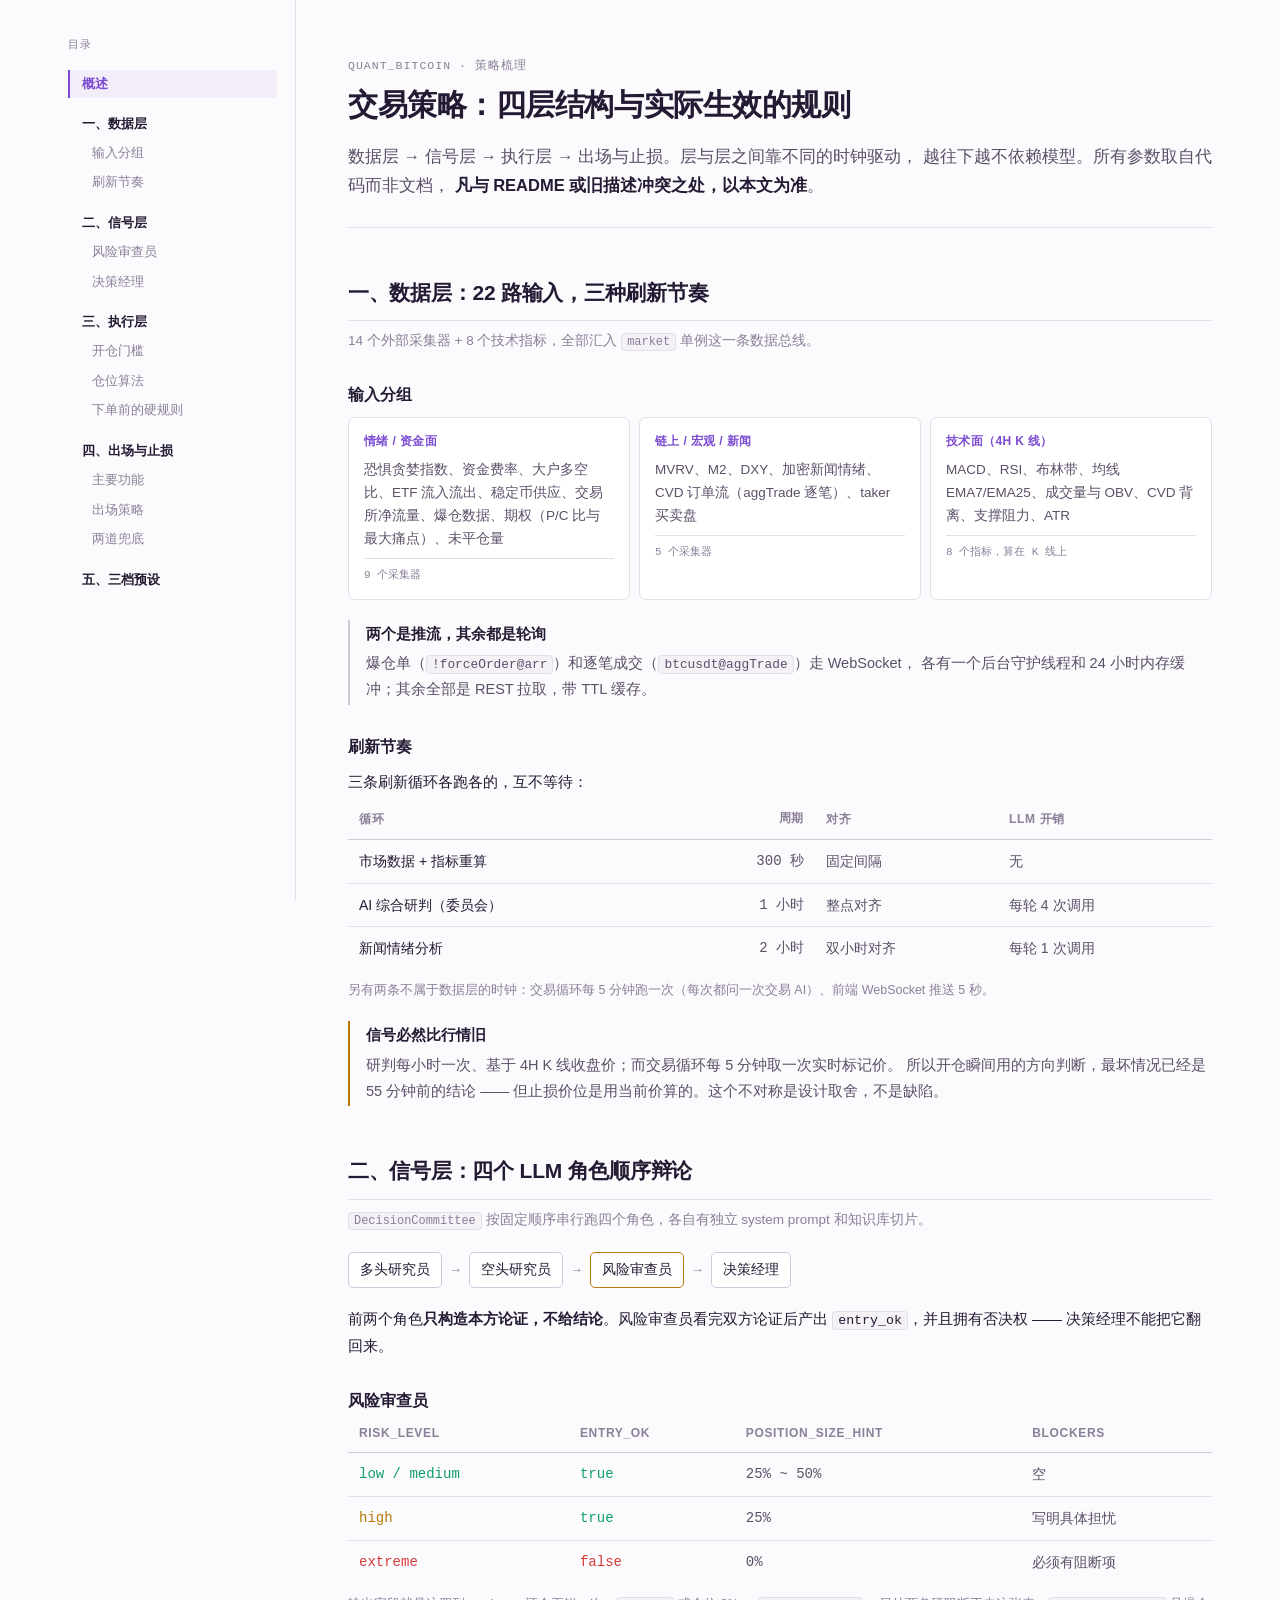
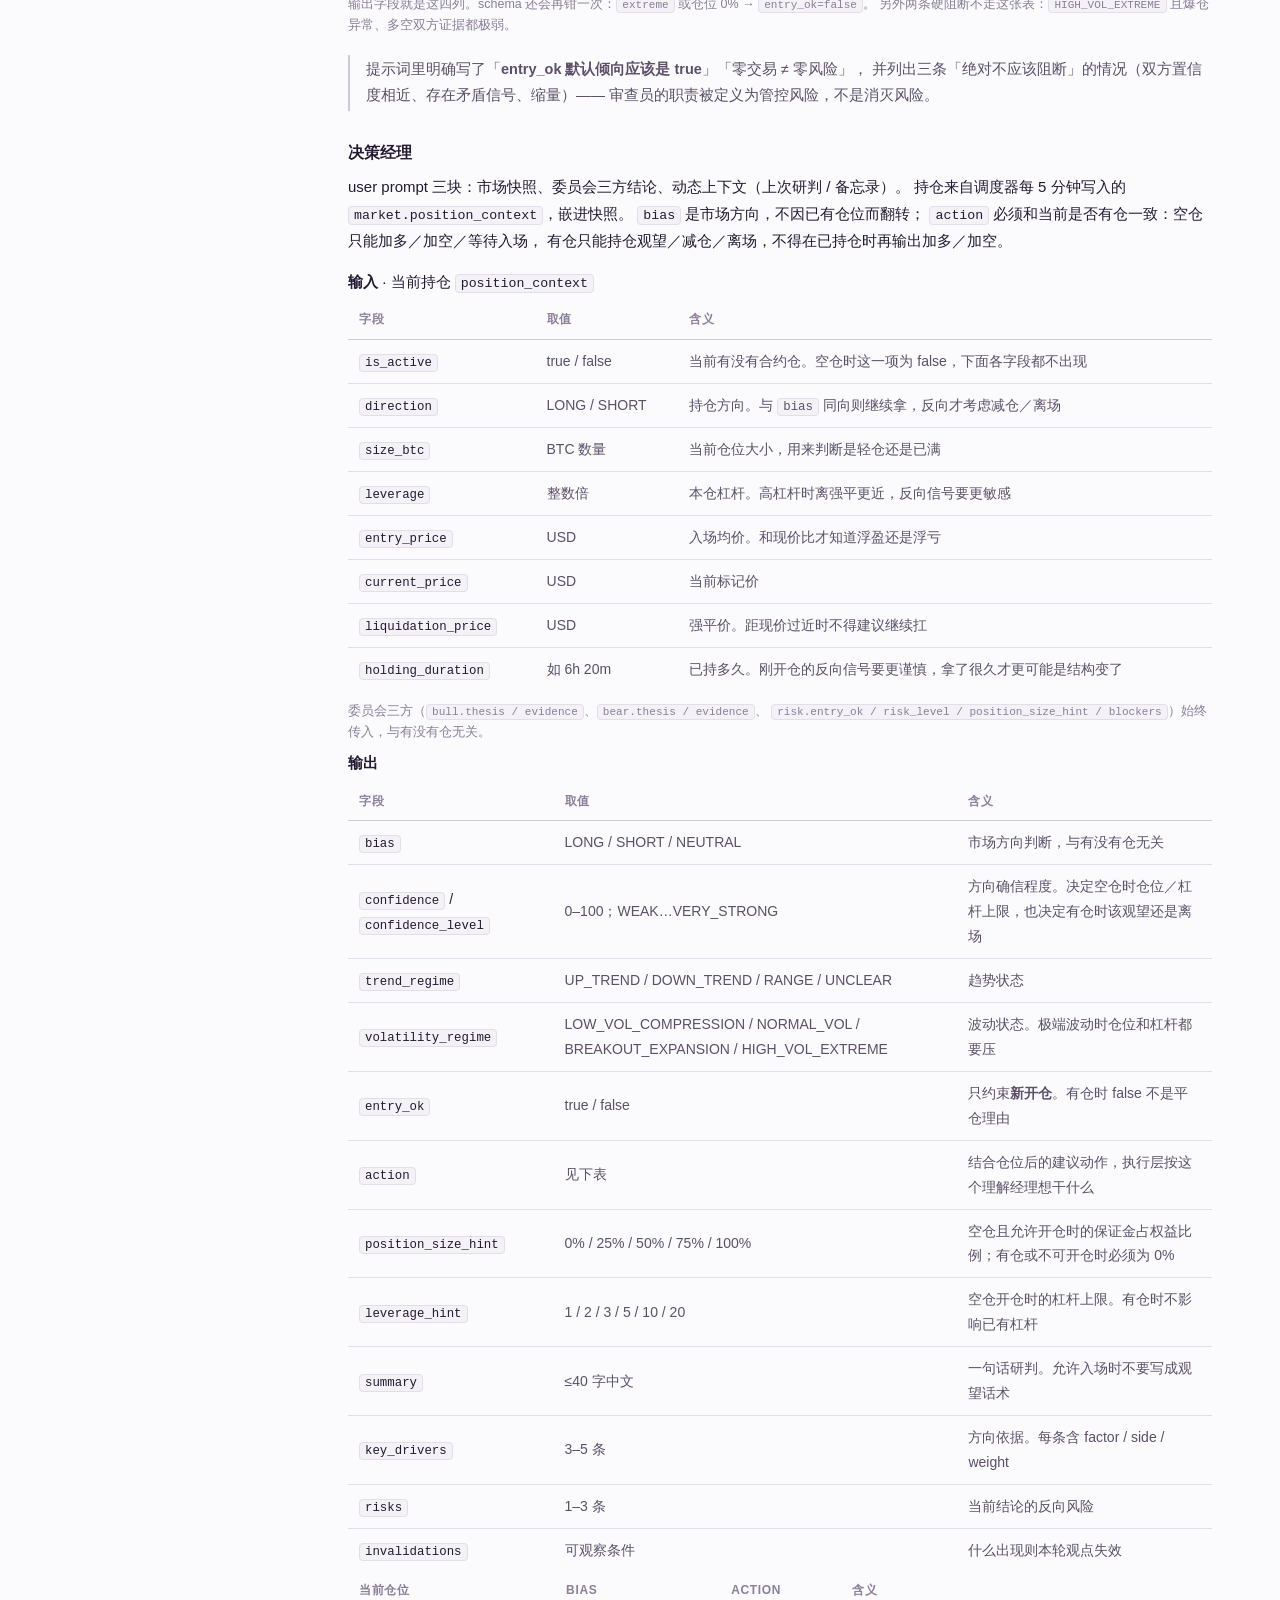
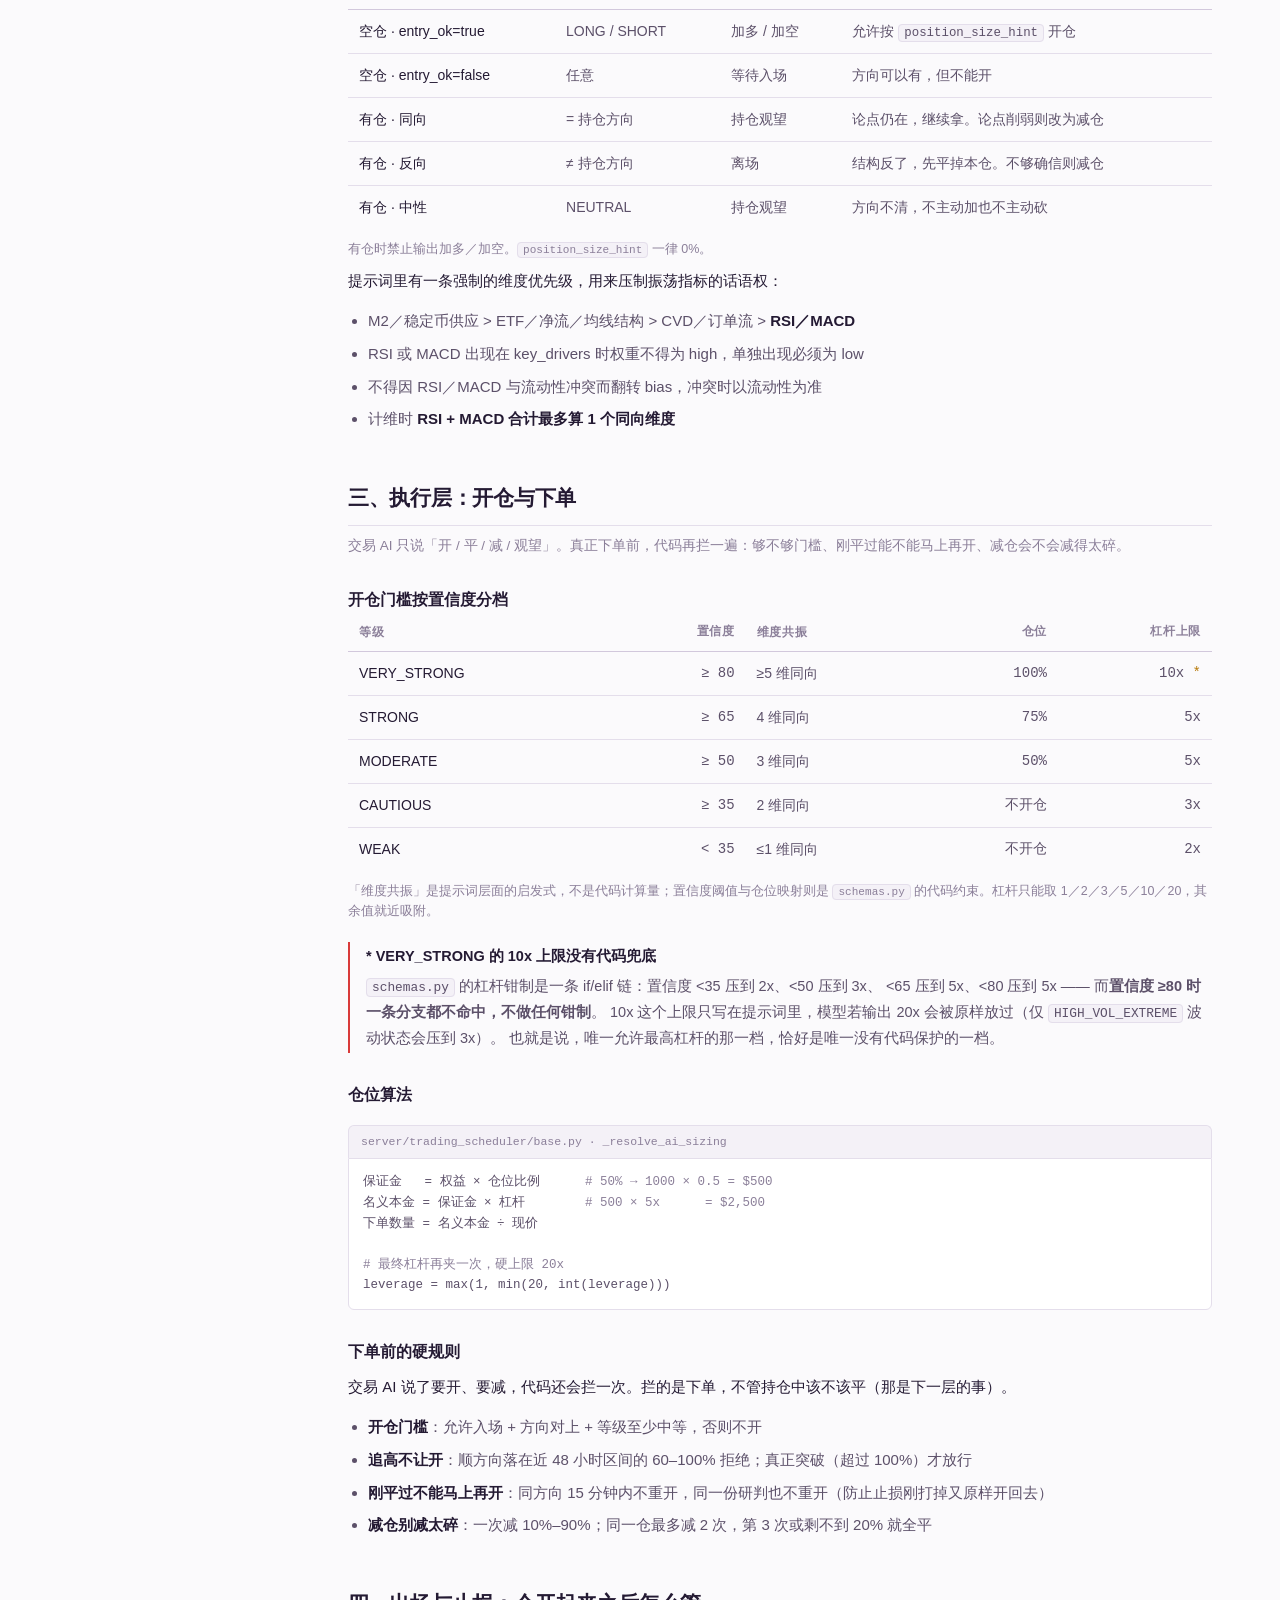
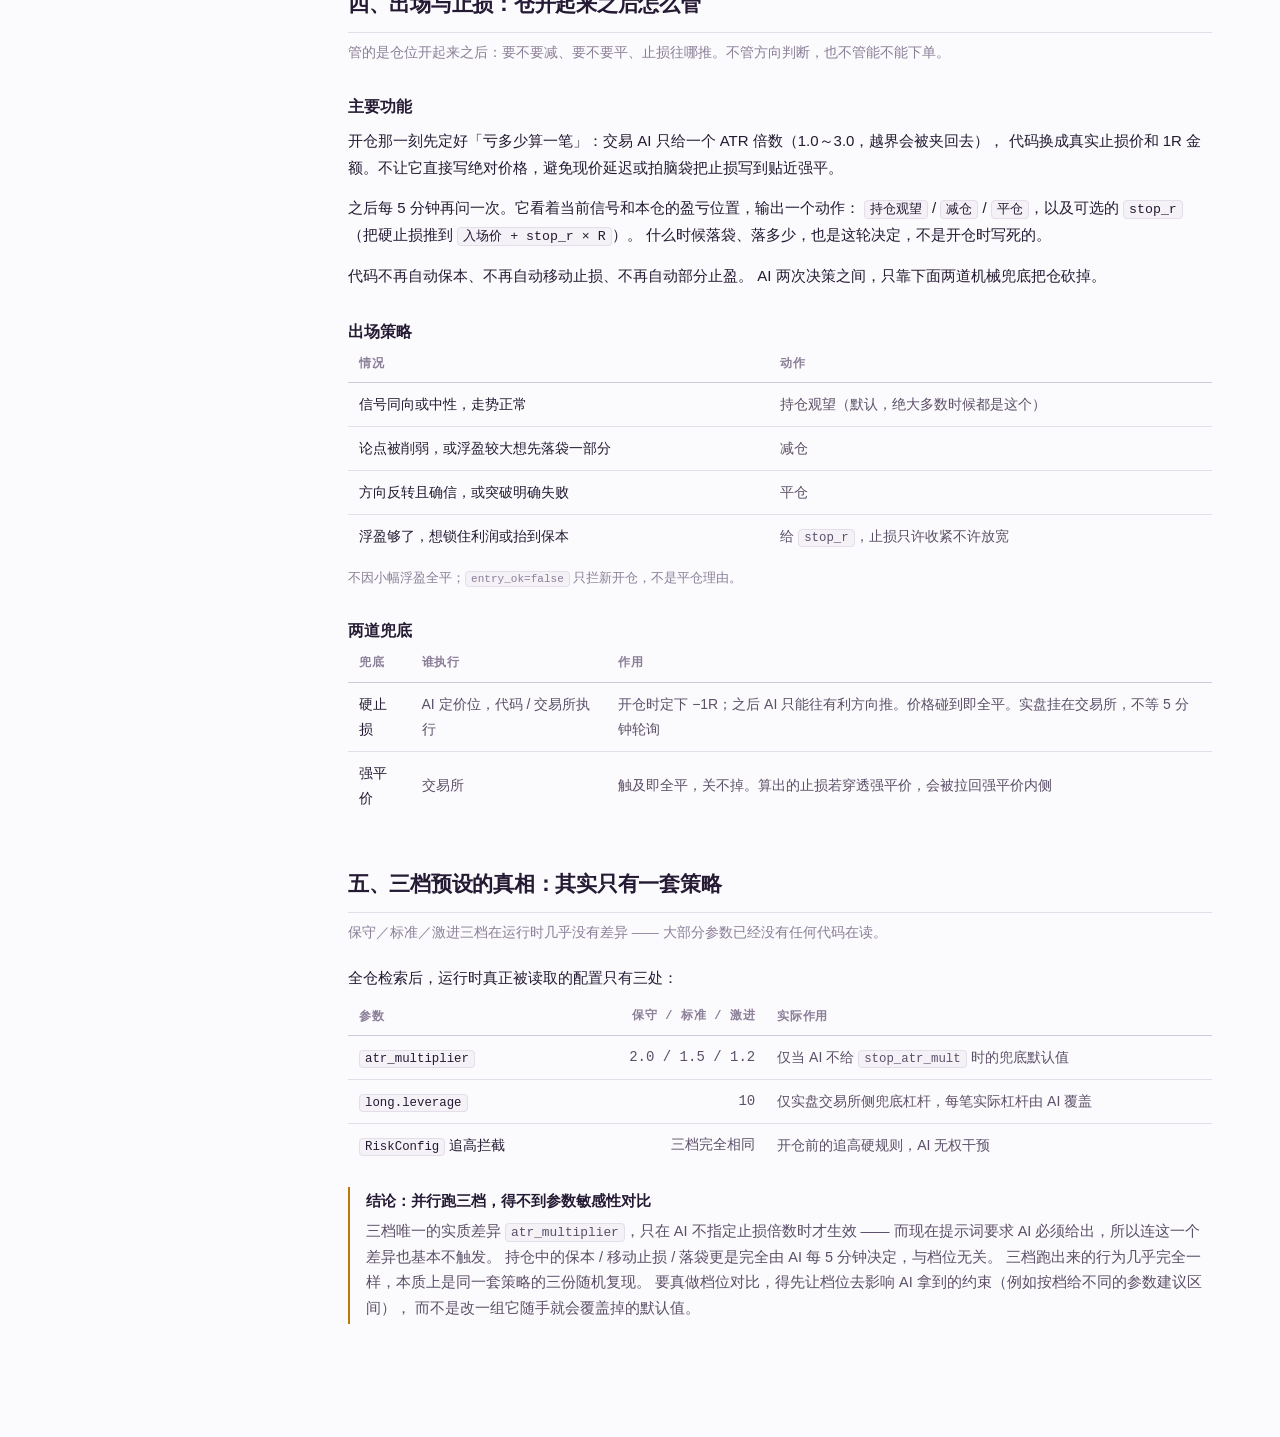
==== commit 2e6fedff: "docs: rewrite strategy for tick-driven AI exits Co-authored-by: Cursor <cursoragent@cursor.com>" ====
--- a/docs/strategy.html
+++ b/docs/strategy.html
@@ -40,21 +40,57 @@
 }
 
 * { box-sizing: border-box; }
-html { -webkit-text-size-adjust: 100%; }
+html { -webkit-text-size-adjust: 100%; scroll-behavior: smooth; }
 body {
   margin: 0; background: var(--bg); color: var(--text);
   font-family: -apple-system, BlinkMacSystemFont, "Segoe UI", "PingFang SC",
                "Hiragino Sans GB", "Microsoft YaHei", sans-serif;
   font-size: 15px; line-height: 1.78;
 }
-.wrap { max-width: 900px; margin: 0 auto; padding: 56px 28px 96px; }
+.layout {
+  display: grid;
+  grid-template-columns: 228px minmax(0, 900px);
+  gap: 0 52px;
+  max-width: 1200px;
+  margin: 0 auto;
+  padding: 0 28px 96px;
+  align-items: start;
+}
+.wrap { max-width: none; margin: 0; padding: 56px 0 0; }
+
+.toc {
+  position: sticky; top: 0; height: 100vh;
+  overflow-y: auto; padding: 36px 18px 48px 0;
+  border-right: 1px solid var(--border);
+}
+.toc-title {
+  font-family: var(--mono); font-size: 11px; letter-spacing: 0.1em;
+  text-transform: uppercase; color: var(--text-dim); margin: 0 0 14px;
+}
+.toc nav { display: flex; flex-direction: column; gap: 2px; }
+.toc a {
+  display: block; color: var(--text-mid); text-decoration: none;
+  font-size: 13px; line-height: 1.4; padding: 5px 10px 5px 12px;
+  border-left: 2px solid transparent; border-radius: 0 4px 4px 0;
+}
+.toc a:hover { color: var(--text); background: var(--accent-bg); }
+.toc a.is-active {
+  color: var(--accent); border-left-color: var(--accent);
+  background: var(--accent-bg); font-weight: 600;
+}
+.toc .l2 { font-weight: 600; color: var(--text); margin-top: 10px; padding-left: 12px; }
+.toc .l2:first-child { margin-top: 0; }
+.toc .l3 { font-size: 12.5px; padding-left: 22px; color: var(--text-dim); }
 
 .doc-head { border-bottom: 1px solid var(--border); padding-bottom: 26px; margin-bottom: 12px; }
 .eyebrow {
   font-family: var(--mono); font-size: 11.5px; letter-spacing: 0.09em;
   text-transform: uppercase; color: var(--text-dim); margin: 0 0 10px;
 }
-h1 { font-size: 30px; line-height: 1.25; margin: 0 0 18px; letter-spacing: -0.015em; }
+h1 {
+  font-size: 30px; line-height: 1.25; margin: 0 0 18px; letter-spacing: -0.015em;
+  scroll-margin-top: 20px;
+}
 .lede { font-size: 16.5px; color: var(--text-mid); margin: 0; }
 .lede strong { color: var(--text); font-weight: 600; }
 
@@ -62,9 +98,10 @@
 h2 {
   font-size: 21px; margin: 0 0 8px; letter-spacing: -0.012em;
   padding-bottom: 9px; border-bottom: 1px solid var(--border);
+  scroll-margin-top: 20px;
 }
 .sub { color: var(--text-dim); font-size: 13.5px; margin: 0 0 20px; }
-h3 { font-size: 15.5px; margin: 28px 0 8px; }
+h3 { font-size: 15.5px; margin: 28px 0 8px; scroll-margin-top: 20px; }
 p { margin: 0 0 14px; }
 p:last-child { margin-bottom: 0; }
 ul { margin: 0 0 14px; padding-left: 20px; }
@@ -109,7 +146,11 @@
 td:first-child { color: var(--text); }
 tbody tr:last-child td { border-bottom: none; }
 .num-col { text-align: right; font-family: var(--mono); font-variant-numeric: tabular-nums; }
+.mono { font-family: var(--mono); font-variant-numeric: tabular-nums; }
 .dead td:first-child { color: var(--text-dim); text-decoration: line-through; }
+td.ok { color: var(--green); }
+td.warn { color: var(--amber); }
+td.bad { color: var(--red); }
 
 /* 数据层分组 */
 .groups { display: flex; flex-wrap: wrap; gap: 9px; margin: 8px 0 4px; }
@@ -175,10 +216,29 @@
   border-top: 1px solid var(--border); margin-top: 52px; padding-top: 22px;
   color: var(--text-dim); font-size: 12.5px;
 }
+footer h2 {
+  font-size: 15px; color: var(--text); border-bottom: none; padding-bottom: 0;
+  margin: 0 0 10px;
+}
 footer p { margin: 0 0 6px; }
 
+@media (max-width: 960px) {
+  .layout {
+    grid-template-columns: 1fr;
+    padding: 0 28px 96px;
+  }
+  .toc {
+    position: sticky; top: 0; z-index: 8; height: auto; max-height: 44vh;
+    overflow-y: auto; padding: 12px 0 10px;
+    border-right: none; border-bottom: 1px solid var(--border);
+    background: var(--bg);
+  }
+  .toc-title { margin-bottom: 8px; }
+  .toc .l2 { margin-top: 6px; }
+  .wrap { padding-top: 28px; }
+}
 @media (max-width: 560px) {
-  .wrap { padding: 36px 18px 72px; }
+  .layout { padding: 0 18px 72px; }
   h1 { font-size: 25px; }
   .lede { font-size: 15.5px; }
   .rung { grid-template-columns: 74px 56px 1fr; gap: 9px; padding: 9px 11px; }
@@ -191,23 +251,46 @@
 </style>
 </head>
 <body>
+<div class="layout">
+<aside class="toc" aria-label="目录">
+  <p class="toc-title">目录</p>
+  <nav>
+    <a class="l2" href="#overview">概述</a>
+    <a class="l2" href="#data">一、数据层</a>
+    <a class="l3" href="#data-inputs">输入分组</a>
+    <a class="l3" href="#data-refresh">刷新节奏</a>
+    <a class="l2" href="#signal">二、信号层</a>
+    <a class="l3" href="#risk-reviewer">风险审查员</a>
+    <a class="l3" href="#manager">决策经理</a>
+    <a class="l2" href="#execution">三、执行层</a>
+    <a class="l3" href="#open-threshold">开仓门槛</a>
+    <a class="l3" href="#sizing">仓位算法</a>
+    <a class="l3" href="#policy-guard">下单前的硬规则</a>
+    <a class="l2" href="#exit">四、出场与止损</a>
+    <a class="l3" href="#risk-job">主要功能</a>
+    <a class="l3" href="#risk-rules">出场策略</a>
+    <a class="l3" href="#safety-net">两道兜底</a>
+    <a class="l2" href="#presets">五、三档预设</a>
+  </nav>
+</aside>
 <div class="wrap">
 
-<div class="doc-head">
+<div class="doc-head" id="overview">
   <p class="eyebrow">quant_bitcoin · 策略梳理</p>
   <h1>交易策略：四层结构与实际生效的规则</h1>
   <p class="lede">
-    数据层 → 信号层 → 执行层 → 风控层。层与层之间靠不同的时钟驱动，
-    越往下越不依赖 LLM。所有参数取自代码而非文档，
+    数据层 → 信号层 → 执行层 → 出场与止损。层与层之间靠不同的时钟驱动，
+    越往下越不依赖模型。所有参数取自代码而非文档，
     <strong>凡与 README 或旧描述冲突之处，以本文为准</strong>。
   </p>
 </div>
 
 <!-- ══════════════ 一 · 数据层 ══════════════ -->
-<section>
+<section id="data">
   <h2>一、数据层：22 路输入，三种刷新节奏</h2>
   <p class="sub">14 个外部采集器 + 8 个技术指标，全部汇入 <code>market</code> 单例这一条数据总线。</p>
 
+  <h3 id="data-inputs">输入分组</h3>
   <div class="groups">
     <div class="group">
       <div class="gt">情绪 / 资金面</div>
@@ -232,6 +315,7 @@
     各有一个后台守护线程和 24 小时内存缓冲；其余全部是 REST 拉取，带 TTL 缓存。
   </div>
 
+  <h3 id="data-refresh">刷新节奏</h3>
   <p>三条刷新循环各跑各的，互不等待：</p>
   <table>
     <thead><tr><th>循环</th><th class="num-col">周期</th><th>对齐</th><th>LLM 开销</th></tr></thead>
@@ -240,19 +324,19 @@
       <tr><td>AI 综合研判（委员会）</td><td class="num-col">1 小时</td><td>整点对齐</td><td>每轮 4 次调用</td></tr>
       <tr><td>新闻情绪分析</td><td class="num-col">2 小时</td><td>双小时对齐</td><td>每轮 1 次调用</td></tr>
     </tbody>
-    <caption>另有两条不属于数据层的时钟：交易 tick 60 秒、前端 WebSocket 推送 5 秒。</caption>
+    <caption>另有两条不属于数据层的时钟：交易循环每 5 分钟跑一次（每次都问一次交易 AI）、前端 WebSocket 推送 5 秒。</caption>
   </table>
 
   <div class="note warn">
     <span class="h">信号必然比行情旧</span>
-    研判每小时一次、基于 4H K 线收盘价；而交易 tick 每 60 秒取一次实时标记价。
-    所以开仓瞬间用的方向判断，最坏情况已经是 59 分钟前的结论 ——
-    但止损止盈价位是用当前价算的。这个不对称是设计取舍，不是缺陷。
+    研判每小时一次、基于 4H K 线收盘价；而交易循环每 5 分钟取一次实时标记价。
+    所以开仓瞬间用的方向判断，最坏情况已经是 55 分钟前的结论 ——
+    但止损价位是用当前价算的。这个不对称是设计取舍，不是缺陷。
   </div>
 </section>
 
 <!-- ══════════════ 二 · 信号层 ══════════════ -->
-<section>
+<section id="signal">
   <h2>二、信号层：四个 LLM 角色顺序辩论</h2>
   <p class="sub"><code>DecisionCommittee</code> 按固定顺序串行跑四个角色，各自有独立 system prompt 和知识库切片。</p>
 
@@ -265,43 +349,44 @@
 
   <p>
     前两个角色<strong>只构造本方论证，不给结论</strong>。风险审查员看完双方论证后产出
-    <code>entry_ok</code>，并且拥有否决权 —— 决策经理不能把它翻回来：
+    <code>entry_ok</code>，并且拥有否决权 —— 决策经理不能把它翻回来。
   </p>
 
-  <figure>
-    <figcaption>multi_agent/decision_committee.py · _merge_risk_into_manager_payload</figcaption>
-<pre>manager_entry = payload.get("entry_ok") <i>if "entry_ok" in payload else None</i>
-
-<i># manager 省略该字段 → 采用风险审查员的判断</i>
-if manager_entry is None:
-    payload["entry_ok"]   = risk.entry_ok
-    payload["entry_gate"] = "OPEN" if risk.entry_ok else "RISK_DEFAULT"
-
-<i># manager 想放行但风险审查员否决 → 否决优先</i>
-elif bool(manager_entry) and not risk.entry_ok:
-    <b>payload["entry_ok"]   = False</b>
-    payload["entry_gate"] = "RISK_VETO"
-    logger.warning("风险审查员行使否决权 ...")
-
-else:
-    payload["entry_gate"] = "OPEN" if bool(manager_entry) else "MANAGER_BLOCK"</pre>
-  </figure>
-
-  <p>
-    <code>entry_gate</code> 记录的是「这一次被谁挡住了」，取值有
-    <code>OPEN</code> / <code>RISK_VETO</code> / <code>RISK_DEFAULT</code> /
-    <code>MANAGER_BLOCK</code> / <code>LOW_CONFIDENCE</code> /
-    <code>NEUTRAL_BIAS</code> / <code>ZERO_SIZE</code> / <code>COMMITTEE_FAILED</code>，
-    落盘进研判记忆，用于事后归因。
-  </p>
-
-  <h3>风险审查员的判定逻辑</h3>
-  <p>三步顺序判定，命中即停：</p>
-  <ul>
-    <li><strong>第 1 步 · 硬阻断</strong>：risk_level = extreme、极端波动且爆仓数据异常、多空双方证据都极弱 → <code>entry_ok = false</code></li>
-    <li><strong>第 2 步 · 放行</strong>：优势方有 ≥2 条 high 权重证据，或趋势明确且有均线排列确认，或 risk_level 为 low／medium → <code>entry_ok = true</code></li>
-    <li><strong>第 3 步 · 兜底</strong>：典型是 risk_level = high 但不构成硬阻断，此时仍放行，但仓位压到 25% 并在 blockers 写明担忧</li>
-  </ul>
+  <h3 id="risk-reviewer">风险审查员</h3>
+  <table>
+    <thead>
+      <tr>
+        <th>risk_level</th>
+        <th>entry_ok</th>
+        <th>position_size_hint</th>
+        <th>blockers</th>
+      </tr>
+    </thead>
+    <tbody>
+      <tr>
+        <td class="mono ok">low / medium</td>
+        <td class="mono ok">true</td>
+        <td class="mono">25% ~ 50%</td>
+        <td>空</td>
+      </tr>
+      <tr>
+        <td class="mono warn">high</td>
+        <td class="mono ok">true</td>
+        <td class="mono">25%</td>
+        <td>写明具体担忧</td>
+      </tr>
+      <tr>
+        <td class="mono bad">extreme</td>
+        <td class="mono bad">false</td>
+        <td class="mono">0%</td>
+        <td>必须有阻断项</td>
+      </tr>
+    </tbody>
+    <caption>
+      输出字段就是这四列。schema 还会再钳一次：<code>extreme</code> 或仓位 0% → <code>entry_ok=false</code>。
+      另外两条硬阻断不走这张表：<code>HIGH_VOL_EXTREME</code> 且爆仓异常、多空双方证据都极弱。
+    </caption>
+  </table>
 
   <div class="note">
     提示词里明确写了「<strong>entry_ok 默认倾向应该是 true</strong>」「零交易 ≠ 零风险」，
@@ -309,13 +394,172 @@
     审查员的职责被定义为管控风险，不是消灭风险。
   </div>
 
-  <h3>决策经理的输出</h3>
+  <h3 id="manager">决策经理</h3>
   <p>
-    经理输出的是<strong>纯方向判断，不知道当前有没有持仓</strong>：
-    <code>bias</code>（LONG/SHORT/NEUTRAL）、<code>confidence</code>、
-    <code>trend_regime</code>、<code>volatility_regime</code>、
-    <code>entry_ok</code>、<code>position_size_hint</code>、<code>leverage_hint</code>。
+    user prompt 三块：市场快照、委员会三方结论、动态上下文（上次研判 / 备忘录）。
+    持仓来自调度器每 5 分钟写入的 <code>market.position_context</code>，嵌进快照。
+    <code>bias</code> 是市场方向，不因已有仓位而翻转；
+    <code>action</code> 必须和当前是否有仓一致：空仓只能加多／加空／等待入场，
+    有仓只能持仓观望／减仓／离场，不得在已持仓时再输出加多／加空。
   </p>
+
+  <p><strong>输入</strong> · 当前持仓 <code>position_context</code></p>
+
+  <table>
+    <thead><tr><th>字段</th><th>取值</th><th>含义</th></tr></thead>
+    <tbody>
+      <tr>
+        <td><code>is_active</code></td>
+        <td>true / false</td>
+        <td>当前有没有合约仓。空仓时这一项为 false，下面各字段都不出现</td>
+      </tr>
+      <tr>
+        <td><code>direction</code></td>
+        <td>LONG / SHORT</td>
+        <td>持仓方向。与 <code>bias</code> 同向则继续拿，反向才考虑减仓／离场</td>
+      </tr>
+      <tr>
+        <td><code>size_btc</code></td>
+        <td>BTC 数量</td>
+        <td>当前仓位大小，用来判断是轻仓还是已满</td>
+      </tr>
+      <tr>
+        <td><code>leverage</code></td>
+        <td>整数倍</td>
+        <td>本仓杠杆。高杠杆时离强平更近，反向信号要更敏感</td>
+      </tr>
+      <tr>
+        <td><code>entry_price</code></td>
+        <td>USD</td>
+        <td>入场均价。和现价比才知道浮盈还是浮亏</td>
+      </tr>
+      <tr>
+        <td><code>current_price</code></td>
+        <td>USD</td>
+        <td>当前标记价</td>
+      </tr>
+      <tr>
+        <td><code>liquidation_price</code></td>
+        <td>USD</td>
+        <td>强平价。距现价过近时不得建议继续扛</td>
+      </tr>
+      <tr>
+        <td><code>holding_duration</code></td>
+        <td>如 6h 20m</td>
+        <td>已持多久。刚开仓的反向信号要更谨慎，拿了很久才更可能是结构变了</td>
+      </tr>
+    </tbody>
+    <caption>
+      委员会三方（<code>bull.thesis / evidence</code>、<code>bear.thesis / evidence</code>、
+      <code>risk.entry_ok / risk_level / position_size_hint / blockers</code>）始终传入，与有没有仓无关。
+    </caption>
+  </table>
+
+  <p><strong>输出</strong></p>
+
+  <table>
+    <thead><tr><th>字段</th><th>取值</th><th>含义</th></tr></thead>
+    <tbody>
+      <tr>
+        <td><code>bias</code></td>
+        <td>LONG / SHORT / NEUTRAL</td>
+        <td>市场方向判断，与有没有仓无关</td>
+      </tr>
+      <tr>
+        <td><code>confidence</code> / <code>confidence_level</code></td>
+        <td>0–100；WEAK…VERY_STRONG</td>
+        <td>方向确信程度。决定空仓时仓位／杠杆上限，也决定有仓时该观望还是离场</td>
+      </tr>
+      <tr>
+        <td><code>trend_regime</code></td>
+        <td>UP_TREND / DOWN_TREND / RANGE / UNCLEAR</td>
+        <td>趋势状态</td>
+      </tr>
+      <tr>
+        <td><code>volatility_regime</code></td>
+        <td>LOW_VOL_COMPRESSION / NORMAL_VOL / BREAKOUT_EXPANSION / HIGH_VOL_EXTREME</td>
+        <td>波动状态。极端波动时仓位和杠杆都要压</td>
+      </tr>
+      <tr>
+        <td><code>entry_ok</code></td>
+        <td>true / false</td>
+        <td>只约束<strong>新开仓</strong>。有仓时 false 不是平仓理由</td>
+      </tr>
+      <tr>
+        <td><code>action</code></td>
+        <td>见下表</td>
+        <td>结合仓位后的建议动作，执行层按这个理解经理想干什么</td>
+      </tr>
+      <tr>
+        <td><code>position_size_hint</code></td>
+        <td>0% / 25% / 50% / 75% / 100%</td>
+        <td>空仓且允许开仓时的保证金占权益比例；有仓或不可开仓时必须为 0%</td>
+      </tr>
+      <tr>
+        <td><code>leverage_hint</code></td>
+        <td>1 / 2 / 3 / 5 / 10 / 20</td>
+        <td>空仓开仓时的杠杆上限。有仓时不影响已有杠杆</td>
+      </tr>
+      <tr>
+        <td><code>summary</code></td>
+        <td>≤40 字中文</td>
+        <td>一句话研判。允许入场时不要写成观望话术</td>
+      </tr>
+      <tr>
+        <td><code>key_drivers</code></td>
+        <td>3–5 条</td>
+        <td>方向依据。每条含 factor / side / weight</td>
+      </tr>
+      <tr>
+        <td><code>risks</code></td>
+        <td>1–3 条</td>
+        <td>当前结论的反向风险</td>
+      </tr>
+      <tr>
+        <td><code>invalidations</code></td>
+        <td>可观察条件</td>
+        <td>什么出现则本轮观点失效</td>
+      </tr>
+    </tbody>
+  </table>
+
+  <table>
+    <thead><tr><th>当前仓位</th><th>bias</th><th>action</th><th>含义</th></tr></thead>
+    <tbody>
+      <tr>
+        <td>空仓 · entry_ok=true</td>
+        <td>LONG / SHORT</td>
+        <td>加多 / 加空</td>
+        <td>允许按 <code>position_size_hint</code> 开仓</td>
+      </tr>
+      <tr>
+        <td>空仓 · entry_ok=false</td>
+        <td>任意</td>
+        <td>等待入场</td>
+        <td>方向可以有，但不能开</td>
+      </tr>
+      <tr>
+        <td>有仓 · 同向</td>
+        <td>= 持仓方向</td>
+        <td>持仓观望</td>
+        <td>论点仍在，继续拿。论点削弱则改为减仓</td>
+      </tr>
+      <tr>
+        <td>有仓 · 反向</td>
+        <td>≠ 持仓方向</td>
+        <td>离场</td>
+        <td>结构反了，先平掉本仓。不够确信则减仓</td>
+      </tr>
+      <tr>
+        <td>有仓 · 中性</td>
+        <td>NEUTRAL</td>
+        <td>持仓观望</td>
+        <td>方向不清，不主动加也不主动砍</td>
+      </tr>
+    </tbody>
+    <caption>有仓时禁止输出加多／加空。<code>position_size_hint</code> 一律 0%。</caption>
+  </table>
+
   <p>提示词里有一条强制的维度优先级，用来压制振荡指标的话语权：</p>
   <ul>
     <li>M2／稳定币供应 &gt; ETF／净流／均线结构 &gt; CVD／订单流 &gt; <strong>RSI／MACD</strong></li>
@@ -326,11 +570,11 @@
 </section>
 
 <!-- ══════════════ 三 · 执行层 ══════════════ -->
-<section>
-  <h2>三、执行层：第二个 LLM + 写死的护栏</h2>
-  <p class="sub"><code>TradingAdvisor</code> 只做仓位动作，不做市场判断。信号 ID 与仓位哈希都没变时走缓存，不重复调用。</p>
-
-  <h3>开仓门槛按置信度分档</h3>
+<section id="execution">
+  <h2>三、执行层：开仓与下单</h2>
+  <p class="sub">交易 AI 只说「开 / 平 / 减 / 观望」。真正下单前，代码再拦一遍：够不够门槛、刚平过能不能马上再开、减仓会不会减得太碎。</p>
+
+  <h3 id="open-threshold">开仓门槛按置信度分档</h3>
   <table>
     <thead>
       <tr><th>等级</th><th class="num-col">置信度</th><th>维度共振</th><th class="num-col">仓位</th><th class="num-col">杠杆上限</th></tr>
@@ -357,7 +601,7 @@
     也就是说，唯一允许最高杠杆的那一档，恰好是唯一没有代码保护的一档。
   </div>
 
-  <h3>仓位算法</h3>
+  <h3 id="sizing">仓位算法</h3>
   <figure>
     <figcaption>server/trading_scheduler/base.py · _resolve_ai_sizing</figcaption>
 <pre>保证金   = 权益 × 仓位比例      <i># 50% → 1000 × 0.5 = $500</i>
@@ -368,261 +612,71 @@
 leverage = max(1, min(20, int(leverage)))</pre>
   </figure>
 
-  <h3>LLM 之后还有一层写死的护栏</h3>
+  <h3 id="policy-guard">下单前的硬规则</h3>
+  <p>交易 AI 说了要开、要减，代码还会拦一次。拦的是下单，不管持仓中该不该平（那是下一层的事）。</p>
+  <ul>
+    <li><strong>开仓门槛</strong>：允许入场 + 方向对上 + 等级至少中等，否则不开</li>
+    <li><strong>追高不让开</strong>：顺方向落在近 48 小时区间的 60–100% 拒绝；真正突破（超过 100%）才放行</li>
+    <li><strong>刚平过不能马上再开</strong>：同方向 15 分钟内不重开，同一份研判也不重开（防止止损刚打掉又原样开回去）</li>
+    <li><strong>减仓别减太碎</strong>：一次减 10%–90%；同一仓最多减 2 次，第 3 次或剩不到 20% 就全平</li>
+  </ul>
+</section>
+
+<!-- ══════════════ 四 · 出场与止损 ══════════════ -->
+<section id="exit">
+  <h2>四、出场与止损：仓开起来之后怎么管</h2>
+  <p class="sub">管的是仓位开起来之后：要不要减、要不要平、止损往哪推。不管方向判断，也不管能不能下单。</p>
+
+  <h3 id="risk-job">主要功能</h3>
   <p>
-    <code>_apply_policy</code> 的设计取向非常明确 —— <strong>防止小赚就跑</strong>。
-    LLM 说要平仓也可能被拦回去：
-  </p>
-  <ul>
-    <li>开仓必须同时满足 <code>entry_ok=true</code> + <code>bias</code> 匹配方向 + 等级 ≥ MODERATE</li>
-    <li><code>entry_ok=false</code> <strong>只约束新开仓，绝不构成平仓理由</strong>；NEUTRAL、「方向不明」同理</li>
-    <li>反向信号只有 ≥STRONG 才允许全平；MODERATE 自动降级为减仓 25%</li>
-    <li>减仓单次最多 25%，同一个信号 ID 只能减一次，累计最多两次</li>
-    <li>减到剩余不足 50% 且信号仍反向，才升级为全平</li>
-    <li>浮亏 &gt; 5% 是唯一无条件的全平理由</li>
-  </ul>
-
-  <div class="note key">
-    <span class="h">开仓时 AI 还要自定风险几何</span>
-    <code>stop_atr_mult</code>（止损 = ATR × 该倍数，允许 1.0~3.0）和
-    <code>tp_trigger_r</code>（止盈触发的 R 倍数，允许 0.5~3.0）由 AI 给出，越界即钳制。
-    <strong>AI 只输出相对倍数，不输出绝对价格</strong> —— 它拿到的现价可能有延迟，
-    凭感觉写出的绝对价位可能贴近强平价。为了让它不至于盲填，
-    空仓决策时会挂一个 <code>compute_risk_levels</code> 工具（function calling），
-    把倍数换算成真实价位和真实亏损金额回灌给它，由它确认或调整。
-  </div>
-</section>
-
-<!-- ══════════════ 四 · 风控层 ══════════════ -->
-<section>
-  <h2>四、风控层：参数每小时由 AI 定，执行每 60 秒由代码跑</h2>
-  <p class="sub">全系统唯一被拆成两个时钟的一层：AI 每小时重拍一次阶梯参数，触发判断留在 60 秒的纯计算里。</p>
-
-  <div class="note key">
-    <span class="h">「都由 AI 决策」和「这一层不依赖 LLM」并不矛盾</span>
-    AI 决定的是<strong>参数</strong>，代码负责<strong>执行</strong>。每小时新研判到达时，
-    AI 可以整组重调阶梯参数，写入 <code>Position</code> 对象；此后每个 tick 只是拿这些数字
-    和现价做比较，不发起任何 LLM 调用。所以「不依赖 LLM」说的是离场动作的<strong>触发环节</strong>。
-  </div>
-
-  <p>
-    这个拆分是必需的，因为两件事的时间尺度差了 60 倍：<strong>方向判断每小时刷新一次，
-    而价格每 60 秒变一次</strong>。用真实 1 分钟 K 线跑完整阶梯做过对照
-    （两个 45 天窗口，各 2004 笔）：把触发判断也挪到每小时，
-    <strong>平均收益几乎无差异</strong>（每笔 −0.008R ~ +0.062R，方向不一致），
-    胜率反而更高 1~7 个百分点 —— 因为躲掉了假止损。
-  </p>
-  <div class="note bad">
-    <span class="h">但左尾一致地更差，所以触发判断留在 60 秒</span>
-    同一组对照里，四个单元格的<strong>最差单笔全部恶化</strong>：
-    −1.21R→−1.81R、−1.06R→−1.18R、−1.36R→−1.92R、−1.23R→−1.74R。
-    −1.92R 的含义是止损被击穿了近两倍距离 —— 而「单笔最大亏损 ≈ 1R」正是
-    整套 R 制度赖以成立的前提，也是所有回测数字的前提。
-    典型的卖波动率曲线：多赚小钱，偶尔亏一次大的，均值看不出来。
-    <br><br>
-    补充一点：实盘的止损是真挂在交易所的（<code>place_stop_loss</code>，止损移动时重挂），
-    由币安逐笔执行，不受轮询频率影响。这个尾部风险只落在模拟盘上。
-  </div>
-
-  <h3>这一层的数字，谁说了算</h3>
-  <table>
-    <thead><tr><th>参数</th><th class="num-col">默认</th><th>来源</th><th>作用</th></tr></thead>
-    <tbody>
-      <tr><td><code>stop_atr_mult</code></td><td class="num-col">1.5</td>
-          <td style="color:var(--accent)"><strong>AI 开仓时定</strong></td>
-          <td>决定 R 有多大。<strong>开仓后冻结，谁都改不了</strong></td></tr>
-      <tr><td><code>tp_trigger_r</code></td><td class="num-col">1.0</td>
-          <td style="color:var(--accent)"><strong>AI 每小时可改</strong></td><td>落袋线</td></tr>
-      <tr><td><code>tp_fraction</code></td><td class="num-col">0.5</td>
-          <td style="color:var(--accent)"><strong>AI 每小时可改</strong></td>
-          <td>落袋比例。填 0 = 本仓不落袋，全交给移动止损</td></tr>
-      <tr><td><code>breakeven_trigger_r</code></td><td class="num-col">0.5</td>
-          <td style="color:var(--accent)"><strong>AI 每小时可改</strong></td><td>止损移到成本价的触发线</td></tr>
-      <tr><td><code>trailing_trigger_r</code></td><td class="num-col">1.5</td>
-          <td style="color:var(--accent)"><strong>AI 每小时可改</strong></td><td>移动止损启动线</td></tr>
-      <tr><td><code>trailing_distance_r</code></td><td class="num-col">1.25</td>
-          <td style="color:var(--accent)"><strong>AI 每小时可改</strong></td><td>移动止损跟在峰值后的距离</td></tr>
-      <tr><td>追高护栏三参数</td><td class="num-col">48h / 60% / 100%</td>
-          <td>配置写死</td><td>区间窗口、拒绝线、突破放行线</td></tr>
-    </tbody>
-    <caption>
-      五个阶梯参数<strong>不设区间钳制</strong> —— AI 全权决定，只做类型校验：非数值、
-      负数、无穷一律回落当前生效值并把原因告知模型。覆盖值存在仓位上而非全局配置，
-      平仓即清空，不会污染下一仓。
-    </caption>
-  </table>
-
-  <div class="note warn">
-    <span class="h">全权授权下仍有两条拿不掉的性质</span>
-    <strong>其一，棘轮是结构性的，不是参数。</strong>
-    <code>resolve_ladder_stop</code> 只返回比现有止损更靠有利方向的候选值，
-    所以 AI 把 <code>trailing_distance_r</code> 调宽<strong>不会</strong>让已经推进的止损退回去，
-    只影响之后的推进 —— 「放宽以求解套」在这套代码里无效。
-    <strong>其二，1R 开仓即冻结。</strong>AI 能移动各级触发线，但改不了那把尺子本身。
-  </div>
-
-  <h3>AI 每小时看到什么</h3>
-  <p>
-    阶梯的每一级都是用 R 定义的，而此前传给这一层的只有美元和绝对价格 ——
-    模型<strong>连 1R 是多少都算不出来</strong>，也就无法用系统自己的单位表达判断。
-    现在补齐了一整套 R 坐标：
-  </p>
-  <ul>
-    <li><strong>R 坐标系</strong>：<code>1R</code> 的金额与占入场价百分比、初始止损、
-      当前浮盈、<strong>峰值浮盈</strong>、自峰值回撤、当前止损在 R 上的位置、距强平几个 R</li>
-    <li><strong>当前生效的五个阶梯参数</strong>，以及部分止盈是否已落袋</li>
-    <li><strong>波动重标定</strong>：开仓时 ATR 与当前 ATR 的比值。R 是用开仓那一刻的 ATR 定的，
-      波动翻倍后同样的 R 已不是同样的风险 —— 这是放宽移动止损距离最正当的理由</li>
-    <li><strong>路径</strong>：开仓以来的 4H 收盘价，换算成 R</li>
-    <li><strong>趋势与波动状态</strong>（<code>trend_regime</code> / <code>volatility_regime</code>）。
-      这两个字段信号里一直有，但之前没传到这一层，而它们恰好最该驱动阶梯松紧</li>
-    <li><strong>开仓时的研判基准</strong>：当时的 bias 与置信度，用于对比论点是被加强还是削弱</li>
-  </ul>
-
-  <div class="note key">
-    <span class="h">峰值必须给，否则两种相反的局面长得一模一样</span>
-    整个棘轮是峰值驱动的。「冲到 1.4R 又跌回 0.3R」和「一路磨到 0.3R」
-    当前浮盈完全相同，但前者是突破失败该收紧、后者是缓慢推进该给空间。
-    只看当前浮盈的话，模型无法区分这两者。
-  </div>
-
-  <h3>改阶梯必须先过工具</h3>
-  <p>
-    想动任何一项，AI 必须先调用 <code>compute_ladder_levels</code>，把五个参数一起传进去，
-    拿回这一仓的真实价位和真实金额。工具会明确告诉它三件事：
-    <code>resulting_stop_price</code>（止损会落在哪）、
-    <code>exits_immediately</code>（<strong>这组参数会不会下一次检查就平仓离场</strong>）、
-    <code>tp_fires_immediately</code>（止盈会不会当场触发）。
-  </p>
-  <div class="note">
-    <span class="h">工具和调度器共用同一份阶梯数学</span>
-    <code>resolve_ladder_stop</code> 是唯一实现，
-    <code>_update_protective_stop</code> 和 <code>LadderTool</code> 都调它。
-    两边一旦漂移，模型看到的就是假数字，它的决策也就失去意义 —— 有测试专门钉住这一点。
-  </div>
-
-  <h3>tick 内部的实际顺序</h3>
-  <table>
-    <thead><tr><th class="num-col">#</th><th>步骤</th><th>说明</th></tr></thead>
-    <tbody>
-      <tr><td class="num-col">1</td><td>仓位对账</td><td>实盘从交易所拉真实仓位覆盖本地，防止漂移</td></tr>
-      <tr><td class="num-col">2</td><td>保本／移动止损推进</td><td>刷新峰值价，按本仓生效的阶梯参数推进止损</td></tr>
-      <tr><td class="num-col">3</td><td>部分止盈检查</td><td>浮盈够 <code>tp_trigger_r</code> 且本仓未止盈过 → 平掉 <code>tp_fraction</code></td></tr>
-      <tr><td class="num-col">4</td><td>强平检查</td><td>触及强平价 → 全平</td></tr>
-      <tr><td class="num-col">5</td><td>止损检查</td><td>触及当前止损 → 全平，原因按档位区分</td></tr>
-      <tr><td class="num-col">6</td><td>才轮到 AI 决策</td><td>前面若已平仓，本 tick 跳过动作执行</td></tr>
-      <tr><td class="num-col">7</td><td>写入 AI 新阶梯</td><td>仅在这一 tick 真调过 LLM 时写；缓存命中不重复写</td></tr>
-    </tbody>
-    <caption>
-      第 1~5 步没有任何 LLM 调用。第 6 步靠信号 ID 做缓存，所以持仓期间实际每小时才真正
-      调一次模型。第 7 步写入的新参数从<strong>下一个 tick</strong> 开始生效。
-      止损推进（2）排在止损检查（5）之前，所以同一 tick 内价格大幅跳升时，
-      会先把止损抬上去再判断是否触发。
-    </caption>
-  </table>
-
-  <h3>开仓前 · 追高护栏</h3>
-  <p>
-    算开仓价在近 48 小时区间中的「顺方向位置」：多头 0% 是贴区间底部、100% 是贴顶部，空头镜像。
-    落在 <strong>60–100% 直接拒绝</strong>（这一档历史胜率仅约 19%，是主要亏损来源）；
-    <strong>突破 &gt;100% 放行</strong>。
-  </p>
-  <div class="note warn">
-    <span class="h">区间必须用已收盘 K 线构造</span>
-    若把进行中的当前 K 线计入区间，价格永远算不出 &gt;100% 的位置，
-    突破与追高就无法区分，护栏会把所有突破行情一并拦掉。
-  </div>
-
-  <h3>持仓中 · 棘轮止损</h3>
-  <p>
-    R = 开仓时的止损距离，是这一仓的风险单位，<strong>开仓后固定不变</strong>。
-    AI 通过 <code>stop_atr_mult</code> 决定 R 有多大，之后所有刻度都是 R 的倍数：
-  </p>
-  <figure>
-    <figcaption>multi_agent/risk_tools.py · resolve_ladder_stop（调度器与 AI 工具共用）</figcaption>
-<pre>开仓        止损 = 入场 ∓ ATR × 倍数     <i># 倍数由 AI 给，这一步定下 R 并冻结</i>
-峰值 0.5R   止损 → <b>成本价</b>              <i># breakeven_trigger_r，AI 每小时可改</i>
-浮盈 1.0R   <b>平掉 50% 落袋</b>              <i># tp_trigger_r / tp_fraction，可改</i>
-峰值 1.5R   止损 → <b>峰值回撤 1.25R</b>      <i># trailing_trigger_r / _distance_r，可改</i>
-
-<i># 棘轮：只采纳更靠有利方向的候选值，所以峰值回落时止损不退</i>
-improved = (candidate &gt; current_stop) if is_long else (candidate &lt; current_stop)</pre>
-  </figure>
-
-  <div class="note key">
-    <span class="h">0.5R 是止损位，不是止盈</span>
-    价格摸到 0.5R 时<strong>不卖出任何仓位</strong>，只是把止损抬到成本价。
-    真正落袋的动作只有 <code>tp_trigger_r</code> 那一次部分止盈。
-  </div>
-
-  <div class="note warn">
-    <span class="h">止盈线越过移动止损启动线时，两者变成竞争关系</span>
-    若 AI 把 <code>tp_trigger_r</code> 调到 2.5R 而移动止损仍在 1.5R 启动，
-    价格必须<strong>在任何一次回撤都不到 1.25R 的前提下</strong>一路推进到 2.5R，
-    止盈才轮得到执行；否则移动止损先平掉全仓。谁先触发完全取决于路径。
-    这不是 bug，但此时部分止盈已经离开了它被设计用来填补的 0.5R~1.5R 空档，
-    那份回测依据不再适用。<strong>工具会就此明确告警</strong>，
-    并且 AI 现在也能同时调高 <code>trailing_trigger_r</code> 让两者配套。
-  </div>
-
-  <h3>还有一道最后底线 · 强平钳制</h3>
-  <p>
-    算出的止损若穿透强平价（高杠杆 + 宽止损时会发生），会被强行拉回强平价内侧 0.5%。
-    此时<strong>实际 R 小于 ATR × 倍数</strong>，后续所有 R 刻度都按收窄后的真实距离计算。
-  </p>
-
-  <h3>一笔多单的完整价格阶梯</h3>
-  <div class="params">
-    <div class="param"><div class="v">$1,000</div><div class="k">账户权益</div></div>
-    <div class="param"><div class="v">$80,000</div><div class="k">入场价</div></div>
-    <div class="param"><div class="v">$2,000</div><div class="k">ATR (4H)</div></div>
-    <div class="param hl"><div class="v">$3,000</div><div class="k">1R = 止损距离</div></div>
-    <div class="param"><div class="v">14.1%</div><div class="k">单笔风险占权益</div></div>
-  </div>
-
-  <div class="ladder">
-    <div class="rung up"><span class="px">$90,000</span><span class="rv">+3.33R</span>
-      <span class="ev">假设峰值到此，移动止损跟到 86,250（峰值 − 1.25R）</span></div>
-    <div class="rung up"><span class="px">$84,500</span><span class="rv">+1.50R</span>
-      <span class="ev">移动止损启动，此后止损 = 峰值 − 3,750，只涨不退</span></div>
-    <div class="rung up"><span class="px">$83,000</span><span class="rv">+1.00R</span>
-      <span class="ev">部分止盈：平掉半仓，落袋 +$70，剩余半仓止损压到成本</span></div>
-    <div class="rung up"><span class="px">$81,500</span><span class="rv">+0.50R</span>
-      <span class="ev">保本止损：止损从 77,000 抬到 80,000，这一仓不再可能亏钱</span></div>
-    <div class="rung entry"><span class="px">$80,000</span><span class="rv">0</span>
-      <span class="ev">入场成交价，也是保本后的止损位</span></div>
-    <div class="rung down"><span class="px">$77,000</span><span class="rv">−1.00R</span>
-      <span class="ev">初始硬止损，触发即亏 $141（14.1% 权益）</span></div>
-    <div class="rung faint"><span class="px">$64,320</span><span class="rv">−5.23R</span>
-      <span class="ev">强平价。止损永远在它上方，正常路径下摸不到</span></div>
-  </div>
-  <p style="color:var(--text-dim);font-size:12.5px;margin-top:10px">
-    参数取自 75% 仓位 / 5x 杠杆 / 止损 1.5×ATR / 止盈 1.0R，
-    每个价位都用系统的 <code>compute_risk_levels</code> 工具实算验证过。
-  </p>
-
-  <h3>止盈为什么长这样</h3>
-  <p>
-    旧版本有 1:1 的固定止盈 TP1，胜率高达 78%，但盈亏比只有 0.33 ——
-    赚小钱亏大钱，两个月净赚约 8 美元。2026 年 6 月的重构把它整个移除，改为纯移动止损，
-    让利润上不封顶。
+    开仓那一刻先定好「亏多少算一笔」：交易 AI 只给一个 ATR 倍数（1.0～3.0，越界会被夹回去），
+    代码换成真实止损价和 1R 金额。不让它直接写绝对价格，避免现价延迟或拍脑袋把止损写到贴近强平。
   </p>
   <p>
-    但纯移动止损又暴露出新的空档：<strong>0.5R 到 1.5R 之间没有任何落袋动作</strong>。
-    历史上约三成交易的峰值浮盈正好落在这一段 —— 越过保本线、够不上移动止损启动线，
-    最终按成本价离场，一分不赚。
+    之后每 5 分钟再问一次。它看着当前信号和本仓的盈亏位置，输出一个动作：
+    <code>持仓观望</code> / <code>减仓</code> / <code>平仓</code>，以及可选的
+    <code>stop_r</code>（把硬止损推到 <code>入场价 + stop_r × R</code>）。
+    什么时候落袋、落多少，也是这轮决定，不是开仓时写死的。
   </p>
-  <div class="note bad">
-    <span class="h">这正是此前 4 笔连亏的症结</span>
-    那几笔峰值只到 <strong>0.71R</strong>：止损已被抬到成本价，却够不上落袋线，
-    回落后按保本止损离场。1.0R 部分止盈就是为填补这段空档而加的 ——
-    回测 148 个独立事件：无止盈方案总收益 6.36R，但去掉最赚的 5 笔即转负 −1.16R；
-    加入 1.0R 半仓止盈后为 8.15R，去掉最赚 5 笔仍有 +1.89R，优势更分散也更稳健。
-  </div>
+  <p>
+    代码不再自动保本、不再自动移动止损、不再自动部分止盈。
+    AI 两次决策之间，只靠下面两道机械兜底把仓砍掉。
+  </p>
+
+  <h3 id="risk-rules">出场策略</h3>
+  <table>
+    <thead><tr><th>情况</th><th>动作</th></tr></thead>
+    <tbody>
+      <tr><td>信号同向或中性，走势正常</td><td>持仓观望（默认，绝大多数时候都是这个）</td></tr>
+      <tr><td>论点被削弱，或浮盈较大想先落袋一部分</td><td>减仓</td></tr>
+      <tr><td>方向反转且确信，或突破明确失败</td><td>平仓</td></tr>
+      <tr><td>浮盈够了，想锁住利润或抬到保本</td><td>给 <code>stop_r</code>，止损只许收紧不许放宽</td></tr>
+    </tbody>
+    <caption>
+      不因小幅浮盈全平；<code>entry_ok=false</code> 只拦新开仓，不是平仓理由。
+    </caption>
+  </table>
+
+  <h3 id="safety-net">两道兜底</h3>
+  <table>
+    <thead><tr><th>兜底</th><th>谁执行</th><th>作用</th></tr></thead>
+    <tbody>
+      <tr>
+        <td>硬止损</td>
+        <td>AI 定价位，代码 / 交易所执行</td>
+        <td>开仓时定下 −1R；之后 AI 只能往有利方向推。价格碰到即全平。实盘挂在交易所，不等 5 分钟轮询</td>
+      </tr>
+      <tr>
+        <td>强平价</td>
+        <td>交易所</td>
+        <td>触及即全平，关不掉。算出的止损若穿透强平价，会被拉回强平价内侧</td>
+      </tr>
+    </tbody>
+  </table>
 </section>
 
 <!-- ══════════════ 五 · 预设真相 ══════════════ -->
-<section>
+<section id="presets">
   <h2>五、三档预设的真相：其实只有一套策略</h2>
   <p class="sub">保守／标准／激进三档在运行时几乎没有差异 —— 大部分参数已经没有任何代码在读。</p>
 
@@ -634,67 +688,44 @@
           <td>仅当 AI 不给 <code>stop_atr_mult</code> 时的兜底默认值</td></tr>
       <tr><td><code>long.leverage</code></td><td class="num-col">10</td>
           <td>仅实盘交易所侧兜底杠杆，每笔实际杠杆由 AI 覆盖</td></tr>
-      <tr><td><code>RiskConfig</code> 阶梯字段</td><td class="num-col">三档完全相同</td>
-          <td>只是 AI 未指定时的兜底默认值，实际每仓由 AI 每小时覆盖</td></tr>
-      <tr><td><code>RiskConfig</code> 护栏字段</td><td class="num-col">三档完全相同</td>
-          <td>追高护栏，AI 无权干预</td></tr>
-    </tbody>
-  </table>
-
-  <h3>零引用的装饰性参数</h3>
-  <p>下列字段在三档里配了不同的值，但<strong>没有任何代码读取它们</strong>：</p>
-  <table>
-    <thead><tr><th>字段</th><th>看起来像什么</th></tr></thead>
-    <tbody>
-      <tr class="dead"><td><code>fear_greed_threshold</code></td><td>恐慌贪婪指数入场阈值</td></tr>
-      <tr class="dead"><td><code>funding_rate_threshold</code></td><td>资金费率入场阈值</td></tr>
-      <tr class="dead"><td><code>top_trader_ratio_threshold</code></td><td>大户多空比入场阈值</td></tr>
-      <tr class="dead"><td><code>exit_funding_rate</code></td><td>费率回落离场阈值</td></tr>
-      <tr class="dead"><td><code>exit_fear_greed</code></td><td>情绪回落离场阈值</td></tr>
-      <tr class="dead"><td><code>cvd_lookback_periods</code></td><td>CVD 回看周期</td></tr>
-      <tr class="dead"><td><code>max_loss_pct</code></td><td>单笔最大亏损上限</td></tr>
-      <tr class="dead"><td><code>short.leverage</code></td><td>做空杠杆</td></tr>
-    </tbody>
-    <caption>这些看起来是 AI 接管决策之前那套规则式策略的遗留。</caption>
+      <tr><td><code>RiskConfig</code> 追高拦截</td><td class="num-col">三档完全相同</td>
+          <td>开仓前的追高硬规则，AI 无权干预</td></tr>
+    </tbody>
   </table>
 
   <div class="note warn">
     <span class="h">结论：并行跑三档，得不到参数敏感性对比</span>
     三档唯一的实质差异 <code>atr_multiplier</code>，只在 AI 不指定止损倍数时才生效 ——
     而现在提示词要求 AI 必须给出，所以连这一个差异也基本不触发。
-    阶梯参数现在更是完全由 AI 按仓、按小时决定，与档位无关。
+    持仓中的保本 / 移动止损 / 落袋更是完全由 AI 每 5 分钟决定，与档位无关。
     三档跑出来的行为几乎完全一样，本质上是同一套策略的三份随机复现。
     要真做档位对比，得先让档位去影响 AI 拿到的约束（例如按档给不同的参数建议区间），
     而不是改一组它随手就会覆盖掉的默认值。
   </div>
-
-  <div class="note">
-    <span class="h">还有一处不自洽</span>
-    <code>max_loss_pct</code> 不只是没被读取，它与现行仓位模型也矛盾：标准档配 1.5%，
-    而 50% 保证金 × 5x 杠杆下单笔实际风险约 9% 权益，真要启用需连带重构仓位模型。
-  </div>
 </section>
 
-<footer>
-  <p><strong>与旧描述的五处差异</strong>（本文以代码为准）：</p>
-  <p>
-    ① 数据源是 14 个采集器 + 8 个技术指标，不是 19 个数据源，且不存在独立的鲸鱼监控模块（相关能力由交易所净流量与爆仓数据承担）；
-    ② tick 内部顺序是「止损推进 → 部分止盈 → 强平 → 止损」，强平不在第一位；
-    ③ 系统现在<strong>有</strong>部分止盈，「没有固定止盈目标」已过时；
-    ④ VERY_STRONG 的 10x 上限只存在于提示词，代码不校验；
-    ⑤ <code>decision_committee.py</code> 的 entry_ok 合并逻辑已重写，新增 <code>entry_gate</code> 归因与否决权日志；
-    ⑥ 阶梯参数<strong>不再是配置写死</strong>，五项全部由 AI 每小时全权重调，
-    仅棘轮方向与 1R 冻结是结构性的。
-  </p>
-  <p style="margin-top:12px">
-    结论均来自逐行读码与全仓检索。涉及文件：<code>core/config.py</code> ·
-    <code>multi_agent/schemas.py</code> · <code>multi_agent/decision_committee.py</code> ·
-    <code>multi_agent/trading_advisor.py</code> · <code>multi_agent/risk_tools.py</code> ·
-    <code>multi_agent/prompts/</code> · <code>server/trading_scheduler/base.py</code> ·
-    <code>server/scheduler.py</code> · <code>indicators/profit_loss_level.py</code>
-  </p>
-</footer>
-
 </div>
+</div>
+<script>
+(function () {
+  const links = Array.from(document.querySelectorAll(".toc a[href^='#']"));
+  const items = links.map((a) => {
+    const el = document.querySelector(a.getAttribute("href"));
+    return el ? { a, el } : null;
+  }).filter(Boolean);
+  if (!items.length) return;
+
+  const MARK = 96;
+  function update() {
+    let current = items[0];
+    for (const item of items) {
+      if (item.el.getBoundingClientRect().top <= MARK) current = item;
+    }
+    links.forEach((a) => a.classList.toggle("is-active", a === current.a));
+  }
+  window.addEventListener("scroll", update, { passive: true });
+  update();
+})();
+</script>
 </body>
 </html>
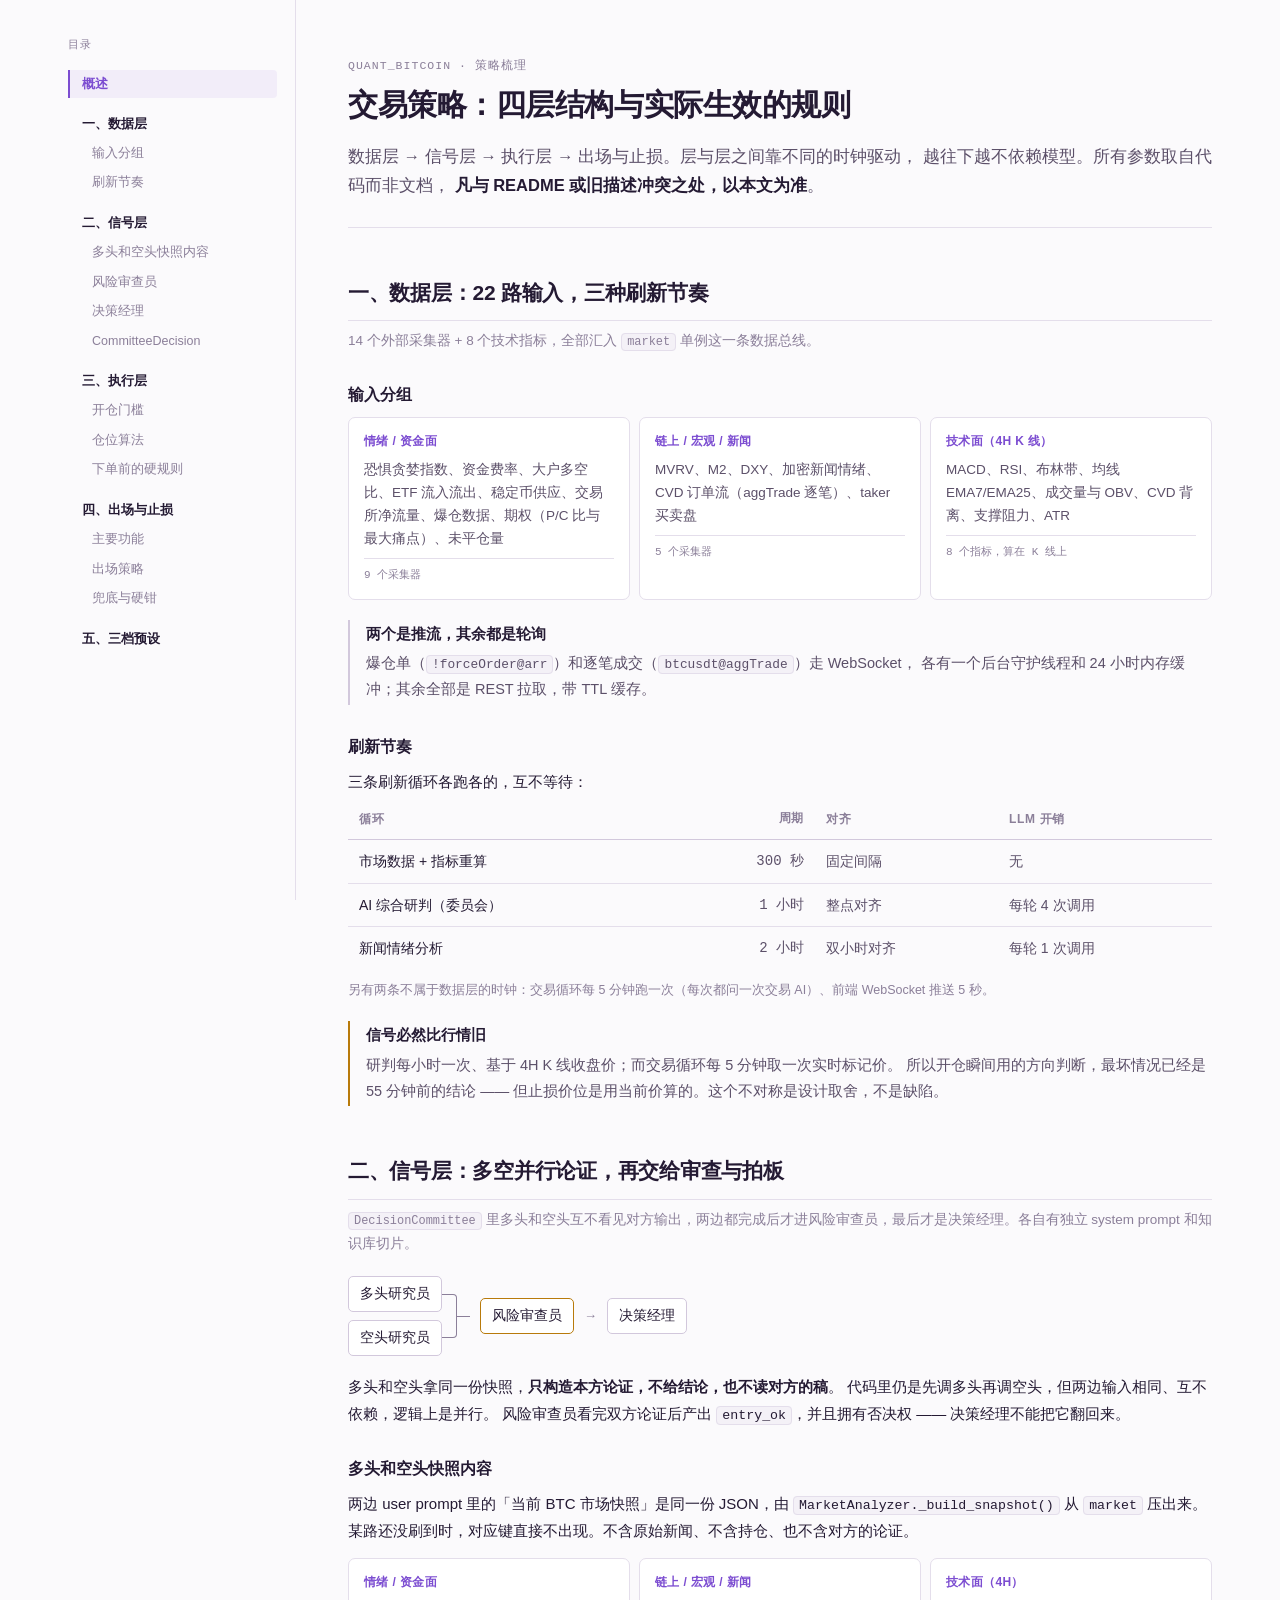
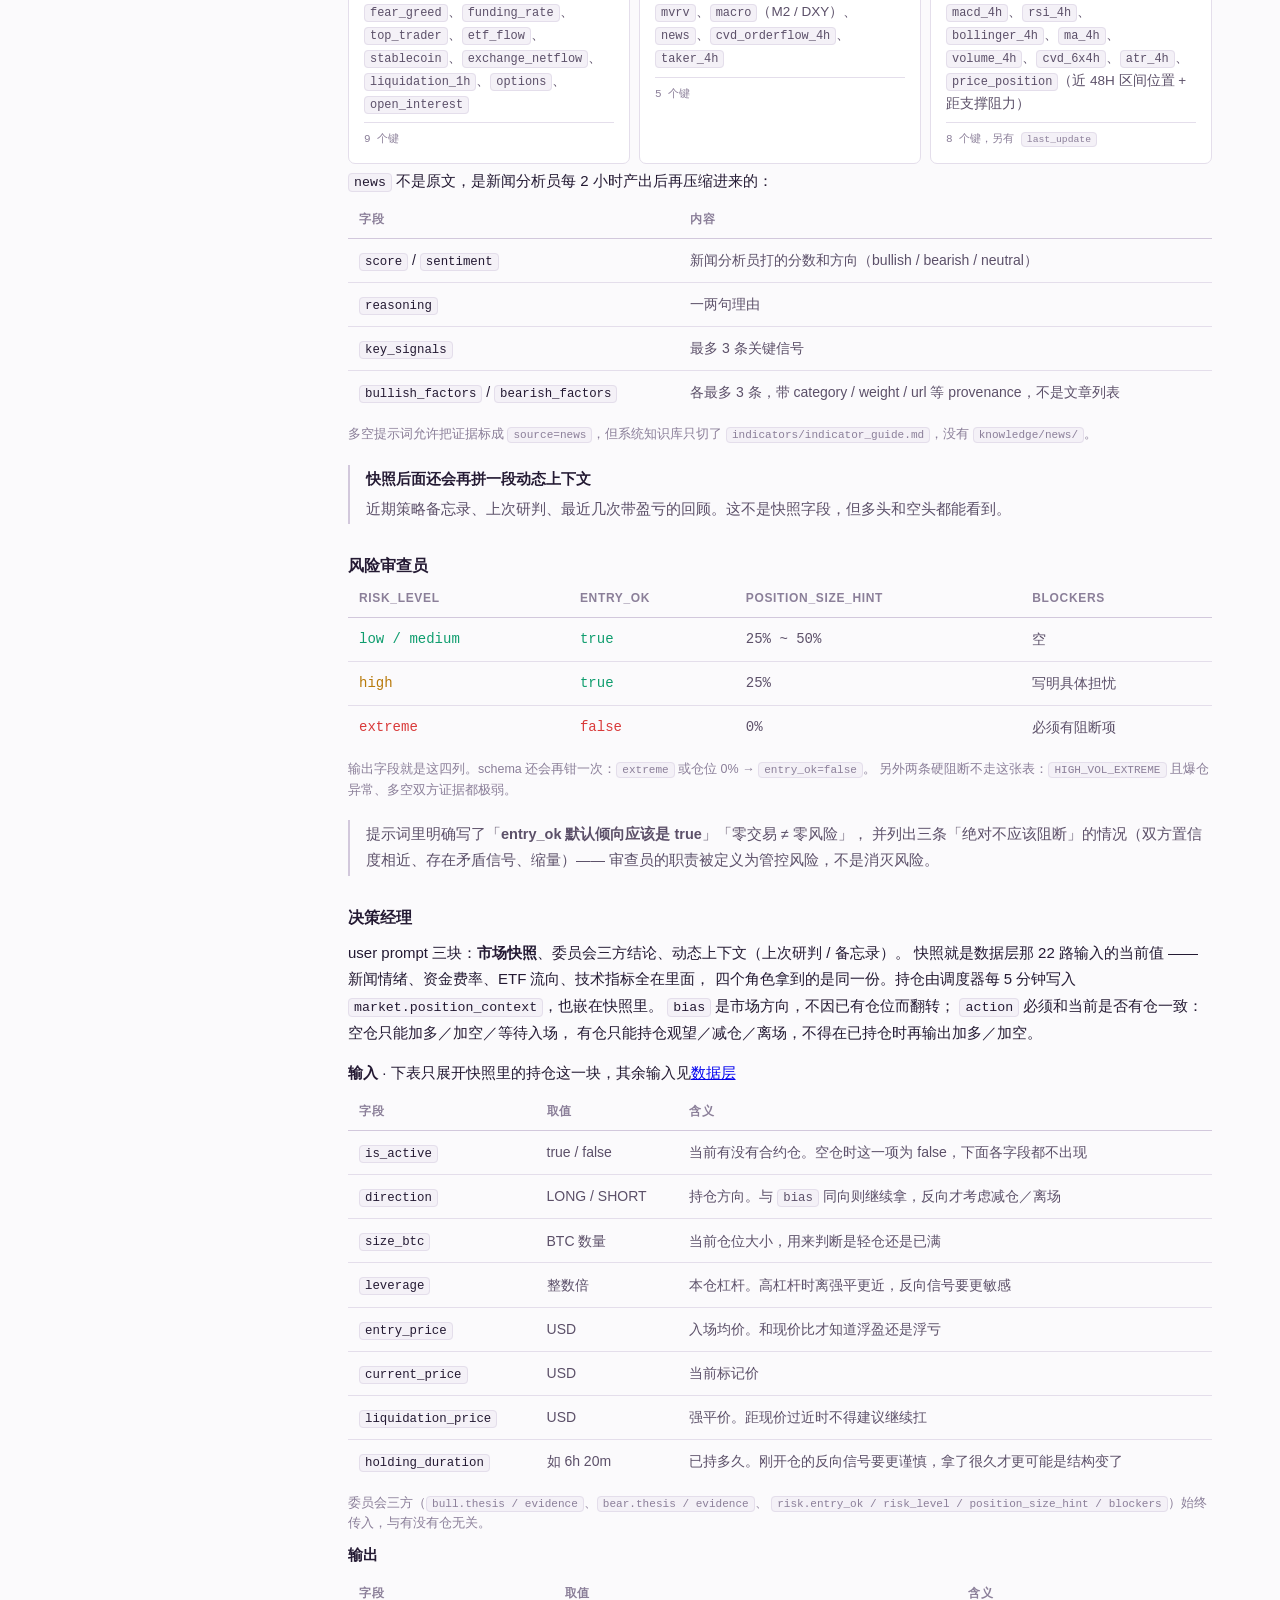
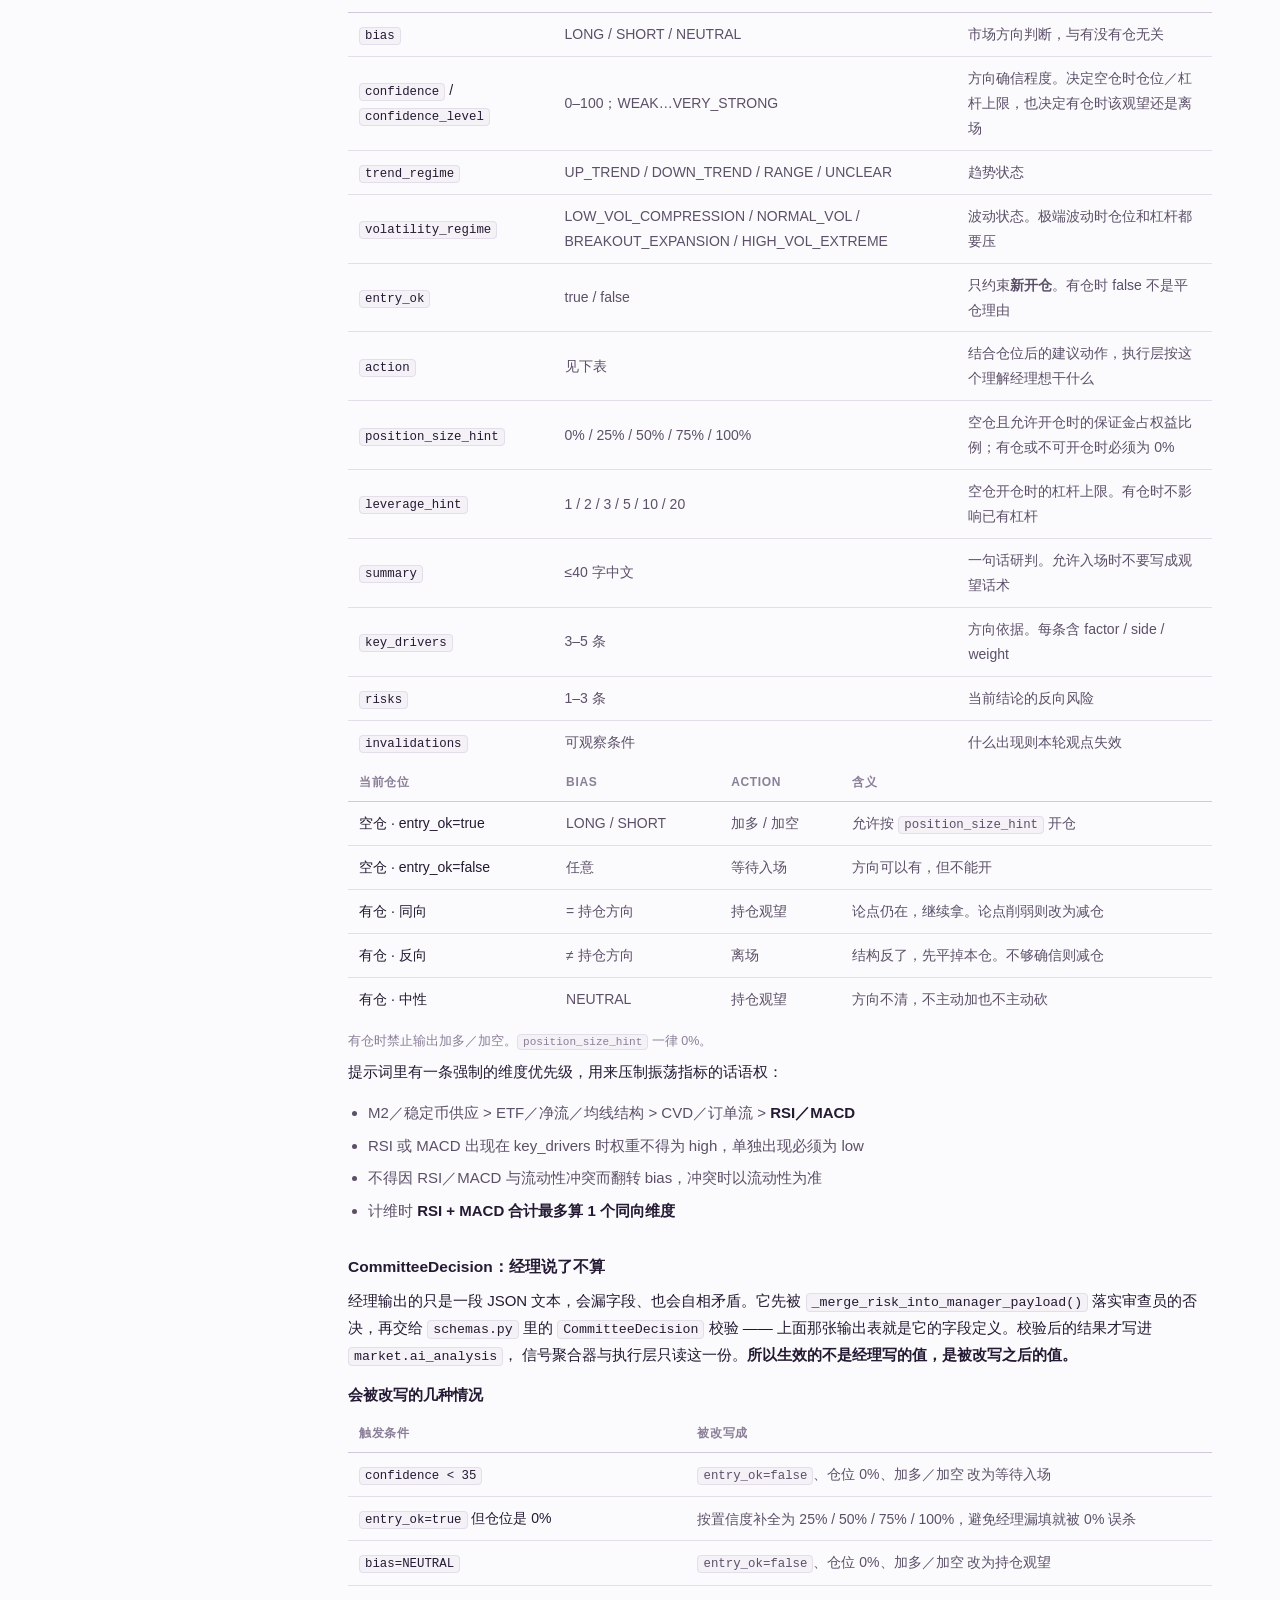
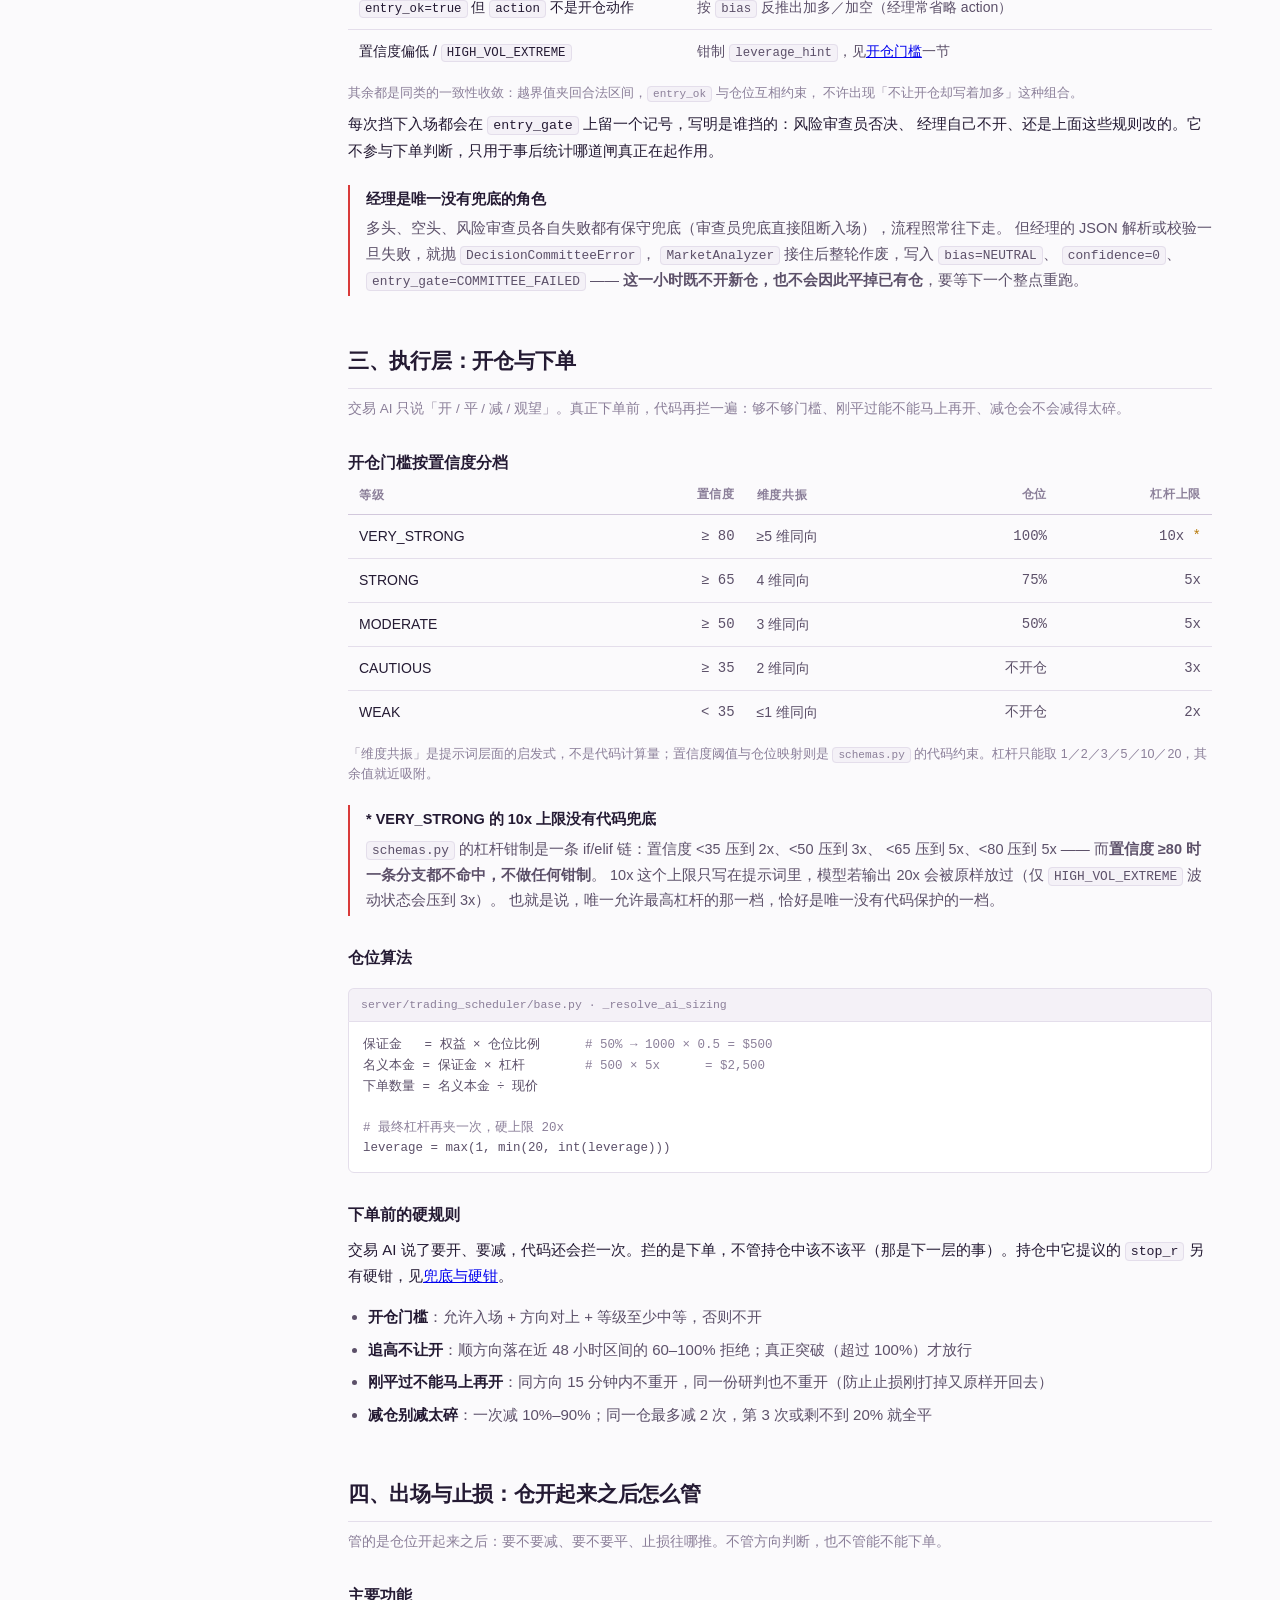
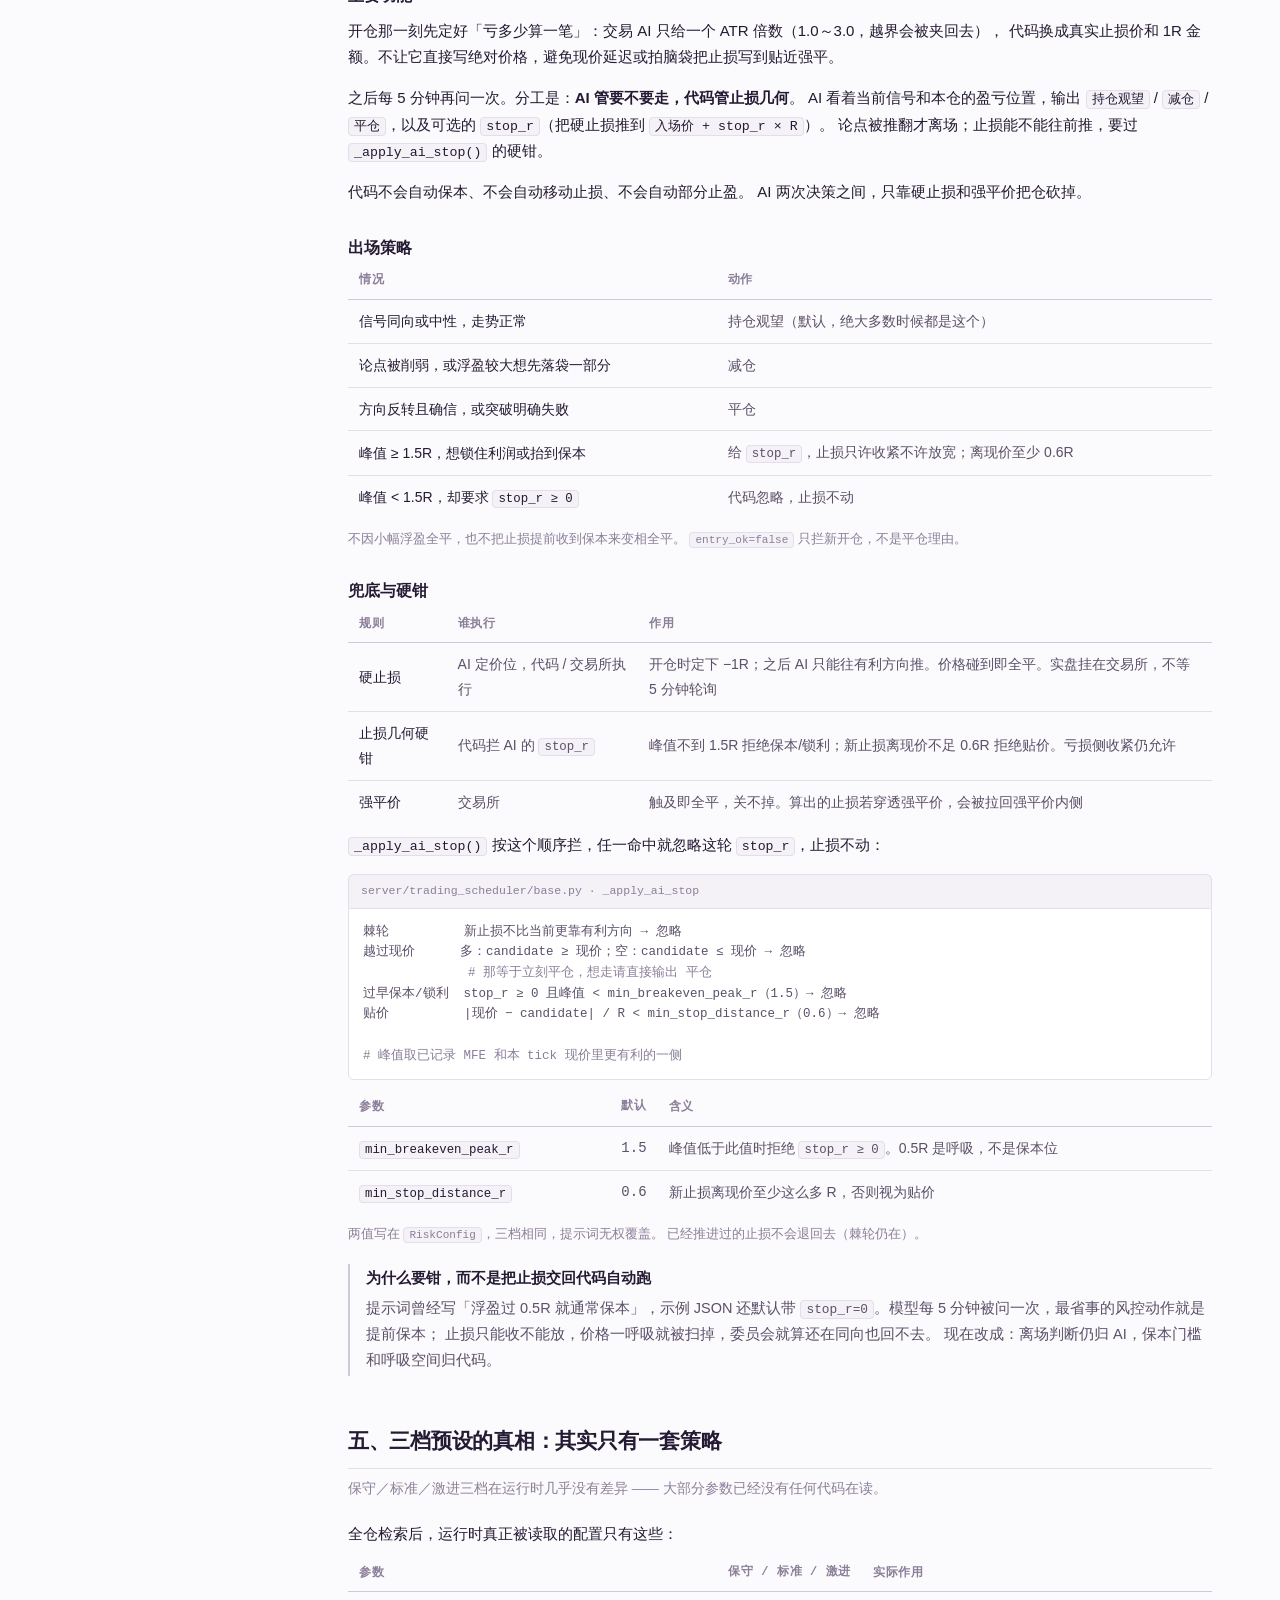
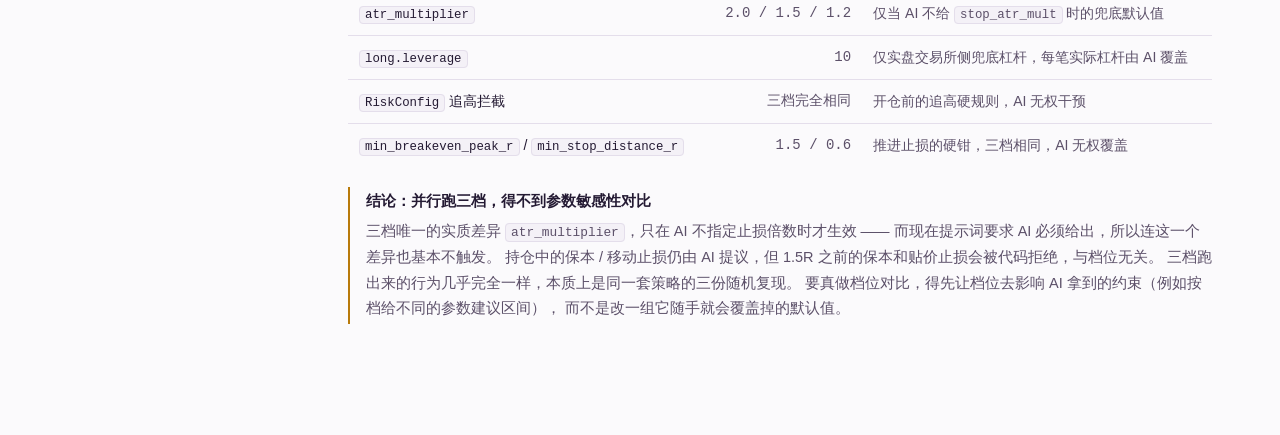
==== commit 6cc9bc19: "docs: document stop_r clamps and refresh strategy overview Co-authored-by: Cursor <cursoragent@curso" ====
--- a/docs/strategy.html
+++ b/docs/strategy.html
@@ -168,14 +168,30 @@
   margin-top: 7px; padding-top: 7px; border-top: 1px solid var(--border);
 }
 
-/* 流程箭头 */
-.chain { display: flex; flex-wrap: wrap; align-items: center; gap: 7px; margin: 12px 0 18px; }
-.chain .node {
+/* 流程：多空并行汇合 */
+.committee {
+  display: flex; flex-wrap: wrap; align-items: center;
+  gap: 8px 10px; margin: 12px 0 18px;
+}
+.committee .node {
   background: var(--surface); border: 1px solid var(--border-strong);
   border-radius: 5px; padding: 5px 11px; font-size: 13.5px;
-}
-.chain .node.veto { border-color: var(--amber); color: var(--text); }
-.chain .arw { color: var(--text-dim); font-size: 13px; }
+  white-space: nowrap;
+}
+.committee .node.veto { border-color: var(--amber); color: var(--text); }
+.committee .arw { color: var(--text-dim); font-size: 13px; }
+.fork-group { display: flex; align-items: stretch; }
+.fork { display: flex; flex-direction: column; gap: 8px; }
+.join { width: 28px; position: relative; flex-shrink: 0; }
+.join::before {
+  content: ""; position: absolute; left: 0; top: 18px; bottom: 18px;
+  width: 14px; border: 1.5px solid var(--text-dim);
+  border-left: none; border-radius: 0 4px 4px 0;
+}
+.join::after {
+  content: ""; position: absolute; left: 14px; top: 50%;
+  width: 14px; border-top: 1.5px solid var(--text-dim);
+}
 
 /* 参数条 */
 .params { display: flex; flex-wrap: wrap; gap: 9px; margin: 8px 0; }
@@ -260,8 +276,10 @@
     <a class="l3" href="#data-inputs">输入分组</a>
     <a class="l3" href="#data-refresh">刷新节奏</a>
     <a class="l2" href="#signal">二、信号层</a>
+    <a class="l3" href="#debate-snapshot">多头和空头快照内容</a>
     <a class="l3" href="#risk-reviewer">风险审查员</a>
     <a class="l3" href="#manager">决策经理</a>
+    <a class="l3" href="#committee-decision">CommitteeDecision</a>
     <a class="l2" href="#execution">三、执行层</a>
     <a class="l3" href="#open-threshold">开仓门槛</a>
     <a class="l3" href="#sizing">仓位算法</a>
@@ -269,7 +287,7 @@
     <a class="l2" href="#exit">四、出场与止损</a>
     <a class="l3" href="#risk-job">主要功能</a>
     <a class="l3" href="#risk-rules">出场策略</a>
-    <a class="l3" href="#safety-net">两道兜底</a>
+    <a class="l3" href="#safety-net">兜底与硬钳</a>
     <a class="l2" href="#presets">五、三档预设</a>
   </nav>
 </aside>
@@ -337,20 +355,75 @@
 
 <!-- ══════════════ 二 · 信号层 ══════════════ -->
 <section id="signal">
-  <h2>二、信号层：四个 LLM 角色顺序辩论</h2>
-  <p class="sub"><code>DecisionCommittee</code> 按固定顺序串行跑四个角色，各自有独立 system prompt 和知识库切片。</p>
-
-  <div class="chain">
-    <span class="node">多头研究员</span><span class="arw">→</span>
-    <span class="node">空头研究员</span><span class="arw">→</span>
-    <span class="node veto">风险审查员</span><span class="arw">→</span>
+  <h2>二、信号层：多空并行论证，再交给审查与拍板</h2>
+  <p class="sub"><code>DecisionCommittee</code> 里多头和空头互不看见对方输出，两边都完成后才进风险审查员，最后才是决策经理。各自有独立 system prompt 和知识库切片。</p>
+
+  <div class="committee" aria-label="多头与空头并行，再汇入风险审查员和决策经理">
+    <div class="fork-group">
+      <div class="fork">
+        <span class="node">多头研究员</span>
+        <span class="node">空头研究员</span>
+      </div>
+      <span class="join" aria-hidden="true"></span>
+    </div>
+    <span class="node veto">风险审查员</span>
+    <span class="arw">→</span>
     <span class="node">决策经理</span>
   </div>
 
   <p>
-    前两个角色<strong>只构造本方论证，不给结论</strong>。风险审查员看完双方论证后产出
-    <code>entry_ok</code>，并且拥有否决权 —— 决策经理不能把它翻回来。
+    多头和空头拿同一份快照，<strong>只构造本方论证，不给结论，也不读对方的稿</strong>。
+    代码里仍是先调多头再调空头，但两边输入相同、互不依赖，逻辑上是并行。
+    风险审查员看完双方论证后产出 <code>entry_ok</code>，并且拥有否决权 —— 决策经理不能把它翻回来。
   </p>
+
+  <h3 id="debate-snapshot">多头和空头快照内容</h3>
+  <p>
+    两边 user prompt 里的「当前 BTC 市场快照」是同一份 JSON，由
+    <code>MarketAnalyzer._build_snapshot()</code> 从 <code>market</code> 压出来。
+    某路还没刷到时，对应键直接不出现。不含原始新闻、不含持仓、也不含对方的论证。
+  </p>
+
+  <div class="groups">
+    <div class="group">
+      <div class="gt">情绪 / 资金面</div>
+      <div class="gi"><code>fear_greed</code>、<code>funding_rate</code>、<code>top_trader</code>、<code>etf_flow</code>、<code>stablecoin</code>、<code>exchange_netflow</code>、<code>liquidation_1h</code>、<code>options</code>、<code>open_interest</code></div>
+      <div class="gc">9 个键</div>
+    </div>
+    <div class="group">
+      <div class="gt">链上 / 宏观 / 新闻</div>
+      <div class="gi"><code>mvrv</code>、<code>macro</code>（M2 / DXY）、<code>news</code>、<code>cvd_orderflow_4h</code>、<code>taker_4h</code></div>
+      <div class="gc">5 个键</div>
+    </div>
+    <div class="group">
+      <div class="gt">技术面（4H）</div>
+      <div class="gi"><code>macd_4h</code>、<code>rsi_4h</code>、<code>bollinger_4h</code>、<code>ma_4h</code>、<code>volume_4h</code>、<code>cvd_6x4h</code>、<code>atr_4h</code>、<code>price_position</code>（近 48H 区间位置 + 距支撑阻力）</div>
+      <div class="gc">8 个键，另有 <code>last_update</code></div>
+    </div>
+  </div>
+
+  <p><code>news</code> 不是原文，是新闻分析员每 2 小时产出后再压缩进来的：</p>
+  <table>
+    <thead><tr><th>字段</th><th>内容</th></tr></thead>
+    <tbody>
+      <tr><td><code>score</code> / <code>sentiment</code></td><td>新闻分析员打的分数和方向（bullish / bearish / neutral）</td></tr>
+      <tr><td><code>reasoning</code></td><td>一两句理由</td></tr>
+      <tr><td><code>key_signals</code></td><td>最多 3 条关键信号</td></tr>
+      <tr>
+        <td><code>bullish_factors</code> / <code>bearish_factors</code></td>
+        <td>各最多 3 条，带 category / weight / url 等 provenance，不是文章列表</td>
+      </tr>
+    </tbody>
+    <caption>
+      多空提示词允许把证据标成 <code>source=news</code>，但系统知识库只切了
+      <code>indicators/indicator_guide.md</code>，没有 <code>knowledge/news/</code>。
+    </caption>
+  </table>
+
+  <div class="note">
+    <span class="h">快照后面还会再拼一段动态上下文</span>
+    近期策略备忘录、上次研判、最近几次带盈亏的回顾。这不是快照字段，但多头和空头都能看到。
+  </div>
 
   <h3 id="risk-reviewer">风险审查员</h3>
   <table>
@@ -396,14 +469,16 @@
 
   <h3 id="manager">决策经理</h3>
   <p>
-    user prompt 三块：市场快照、委员会三方结论、动态上下文（上次研判 / 备忘录）。
-    持仓来自调度器每 5 分钟写入的 <code>market.position_context</code>，嵌进快照。
+    user prompt 三块：<strong>市场快照</strong>、委员会三方结论、动态上下文（上次研判 / 备忘录）。
+    快照就是数据层那 22 路输入的当前值 —— 新闻情绪、资金费率、ETF 流向、技术指标全在里面，
+    四个角色拿到的是同一份。持仓由调度器每 5 分钟写入
+    <code>market.position_context</code>，也嵌在快照里。
     <code>bias</code> 是市场方向，不因已有仓位而翻转；
     <code>action</code> 必须和当前是否有仓一致：空仓只能加多／加空／等待入场，
     有仓只能持仓观望／减仓／离场，不得在已持仓时再输出加多／加空。
   </p>
 
-  <p><strong>输入</strong> · 当前持仓 <code>position_context</code></p>
+  <p><strong>输入</strong> · 下表只展开快照里的持仓这一块，其余输入见<a href="#data-inputs">数据层</a></p>
 
   <table>
     <thead><tr><th>字段</th><th>取值</th><th>含义</th></tr></thead>
@@ -567,6 +642,61 @@
     <li>不得因 RSI／MACD 与流动性冲突而翻转 bias，冲突时以流动性为准</li>
     <li>计维时 <strong>RSI + MACD 合计最多算 1 个同向维度</strong></li>
   </ul>
+
+  <h3 id="committee-decision">CommitteeDecision：经理说了不算</h3>
+  <p>
+    经理输出的只是一段 JSON 文本，会漏字段、也会自相矛盾。它先被
+    <code>_merge_risk_into_manager_payload()</code> 落实审查员的否决，再交给
+    <code>schemas.py</code> 里的 <code>CommitteeDecision</code> 校验 ——
+    上面那张输出表就是它的字段定义。校验后的结果才写进 <code>market.ai_analysis</code>，
+    信号聚合器与执行层只读这一份。<strong>所以生效的不是经理写的值，是被改写之后的值。</strong>
+  </p>
+
+  <p><strong>会被改写的几种情况</strong></p>
+
+  <table>
+    <thead><tr><th>触发条件</th><th>被改写成</th></tr></thead>
+    <tbody>
+      <tr>
+        <td><code>confidence &lt; 35</code></td>
+        <td><code>entry_ok=false</code>、仓位 0%、加多／加空 改为等待入场</td>
+      </tr>
+      <tr>
+        <td><code>entry_ok=true</code> 但仓位是 0%</td>
+        <td>按置信度补全为 25% / 50% / 75% / 100%，避免经理漏填就被 0% 误杀</td>
+      </tr>
+      <tr>
+        <td><code>bias=NEUTRAL</code></td>
+        <td><code>entry_ok=false</code>、仓位 0%、加多／加空 改为持仓观望</td>
+      </tr>
+      <tr>
+        <td><code>entry_ok=true</code> 但 <code>action</code> 不是开仓动作</td>
+        <td>按 <code>bias</code> 反推出加多／加空（经理常省略 action）</td>
+      </tr>
+      <tr>
+        <td>置信度偏低 / <code>HIGH_VOL_EXTREME</code></td>
+        <td>钳制 <code>leverage_hint</code>，见<a href="#open-threshold">开仓门槛</a>一节</td>
+      </tr>
+    </tbody>
+    <caption>
+      其余都是同类的一致性收敛：越界值夹回合法区间，<code>entry_ok</code> 与仓位互相约束，
+      不许出现「不让开仓却写着加多」这种组合。
+    </caption>
+  </table>
+
+  <p>
+    每次挡下入场都会在 <code>entry_gate</code> 上留一个记号，写明是谁挡的：风险审查员否决、
+    经理自己不开、还是上面这些规则改的。它不参与下单判断，只用于事后统计哪道闸真正在起作用。
+  </p>
+
+  <div class="note bad">
+    <span class="h">经理是唯一没有兜底的角色</span>
+    多头、空头、风险审查员各自失败都有保守兜底（审查员兜底直接阻断入场），流程照常往下走。
+    但经理的 JSON 解析或校验一旦失败，就抛 <code>DecisionCommitteeError</code>，
+    <code>MarketAnalyzer</code> 接住后整轮作废，写入 <code>bias=NEUTRAL</code>、
+    <code>confidence=0</code>、<code>entry_gate=COMMITTEE_FAILED</code> ——
+    <strong>这一小时既不开新仓，也不会因此平掉已有仓</strong>，要等下一个整点重跑。
+  </div>
 </section>
 
 <!-- ══════════════ 三 · 执行层 ══════════════ -->
@@ -613,7 +743,7 @@
   </figure>
 
   <h3 id="policy-guard">下单前的硬规则</h3>
-  <p>交易 AI 说了要开、要减，代码还会拦一次。拦的是下单，不管持仓中该不该平（那是下一层的事）。</p>
+  <p>交易 AI 说了要开、要减，代码还会拦一次。拦的是下单，不管持仓中该不该平（那是下一层的事）。持仓中它提议的 <code>stop_r</code> 另有硬钳，见<a href="#safety-net">兜底与硬钳</a>。</p>
   <ul>
     <li><strong>开仓门槛</strong>：允许入场 + 方向对上 + 等级至少中等，否则不开</li>
     <li><strong>追高不让开</strong>：顺方向落在近 48 小时区间的 60–100% 拒绝；真正突破（超过 100%）才放行</li>
@@ -633,14 +763,15 @@
     代码换成真实止损价和 1R 金额。不让它直接写绝对价格，避免现价延迟或拍脑袋把止损写到贴近强平。
   </p>
   <p>
-    之后每 5 分钟再问一次。它看着当前信号和本仓的盈亏位置，输出一个动作：
+    之后每 5 分钟再问一次。分工是：<strong>AI 管要不要走，代码管止损几何</strong>。
+    AI 看着当前信号和本仓的盈亏位置，输出
     <code>持仓观望</code> / <code>减仓</code> / <code>平仓</code>，以及可选的
     <code>stop_r</code>（把硬止损推到 <code>入场价 + stop_r × R</code>）。
-    什么时候落袋、落多少，也是这轮决定，不是开仓时写死的。
+    论点被推翻才离场；止损能不能往前推，要过 <code>_apply_ai_stop()</code> 的硬钳。
   </p>
   <p>
-    代码不再自动保本、不再自动移动止损、不再自动部分止盈。
-    AI 两次决策之间，只靠下面两道机械兜底把仓砍掉。
+    代码不会自动保本、不会自动移动止损、不会自动部分止盈。
+    AI 两次决策之间，只靠硬止损和强平价把仓砍掉。
   </p>
 
   <h3 id="risk-rules">出场策略</h3>
@@ -650,16 +781,18 @@
       <tr><td>信号同向或中性，走势正常</td><td>持仓观望（默认，绝大多数时候都是这个）</td></tr>
       <tr><td>论点被削弱，或浮盈较大想先落袋一部分</td><td>减仓</td></tr>
       <tr><td>方向反转且确信，或突破明确失败</td><td>平仓</td></tr>
-      <tr><td>浮盈够了，想锁住利润或抬到保本</td><td>给 <code>stop_r</code>，止损只许收紧不许放宽</td></tr>
+      <tr><td>峰值 ≥ 1.5R，想锁住利润或抬到保本</td><td>给 <code>stop_r</code>，止损只许收紧不许放宽；离现价至少 0.6R</td></tr>
+      <tr><td>峰值 &lt; 1.5R，却要求 <code>stop_r ≥ 0</code></td><td>代码忽略，止损不动</td></tr>
     </tbody>
     <caption>
-      不因小幅浮盈全平；<code>entry_ok=false</code> 只拦新开仓，不是平仓理由。
+      不因小幅浮盈全平，也不把止损提前收到保本来变相全平。
+      <code>entry_ok=false</code> 只拦新开仓，不是平仓理由。
     </caption>
   </table>
 
-  <h3 id="safety-net">两道兜底</h3>
-  <table>
-    <thead><tr><th>兜底</th><th>谁执行</th><th>作用</th></tr></thead>
+  <h3 id="safety-net">兜底与硬钳</h3>
+  <table>
+    <thead><tr><th>规则</th><th>谁执行</th><th>作用</th></tr></thead>
     <tbody>
       <tr>
         <td>硬止损</td>
@@ -667,12 +800,57 @@
         <td>开仓时定下 −1R；之后 AI 只能往有利方向推。价格碰到即全平。实盘挂在交易所，不等 5 分钟轮询</td>
       </tr>
       <tr>
+        <td>止损几何硬钳</td>
+        <td>代码拦 AI 的 <code>stop_r</code></td>
+        <td>峰值不到 1.5R 拒绝保本/锁利；新止损离现价不足 0.6R 拒绝贴价。亏损侧收紧仍允许</td>
+      </tr>
+      <tr>
         <td>强平价</td>
         <td>交易所</td>
         <td>触及即全平，关不掉。算出的止损若穿透强平价，会被拉回强平价内侧</td>
       </tr>
     </tbody>
   </table>
+
+  <p><code>_apply_ai_stop()</code> 按这个顺序拦，任一命中就忽略这轮 <code>stop_r</code>，止损不动：</p>
+  <figure>
+    <figcaption>server/trading_scheduler/base.py · _apply_ai_stop</figcaption>
+<pre>棘轮          新止损不比当前更靠有利方向 → 忽略
+越过现价      多：candidate ≥ 现价；空：candidate ≤ 现价 → 忽略
+              <i># 那等于立刻平仓，想走请直接输出 平仓</i>
+过早保本/锁利  stop_r ≥ 0 且峰值 &lt; min_breakeven_peak_r（1.5）→ 忽略
+贴价          |现价 − candidate| / R &lt; min_stop_distance_r（0.6）→ 忽略
+
+<i># 峰值取已记录 MFE 和本 tick 现价里更有利的一侧</i></pre>
+  </figure>
+
+  <table>
+    <thead><tr><th>参数</th><th class="num-col">默认</th><th>含义</th></tr></thead>
+    <tbody>
+      <tr>
+        <td><code>min_breakeven_peak_r</code></td>
+        <td class="num-col">1.5</td>
+        <td>峰值低于此值时拒绝 <code>stop_r ≥ 0</code>。0.5R 是呼吸，不是保本位</td>
+      </tr>
+      <tr>
+        <td><code>min_stop_distance_r</code></td>
+        <td class="num-col">0.6</td>
+        <td>新止损离现价至少这么多 R，否则视为贴价</td>
+      </tr>
+    </tbody>
+    <caption>
+      两值写在 <code>RiskConfig</code>，三档相同，提示词无权覆盖。
+      已经推进过的止损不会退回去（棘轮仍在）。
+    </caption>
+  </table>
+
+  <div class="note">
+    <span class="h">为什么要钳，而不是把止损交回代码自动跑</span>
+    提示词曾经写「浮盈过 0.5R 就通常保本」，示例 JSON 还默认带
+    <code>stop_r=0</code>。模型每 5 分钟被问一次，最省事的风控动作就是提前保本；
+    止损只能收不能放，价格一呼吸就被扫掉，委员会就算还在同向也回不去。
+    现在改成：离场判断仍归 AI，保本门槛和呼吸空间归代码。
+  </div>
 </section>
 
 <!-- ══════════════ 五 · 预设真相 ══════════════ -->
@@ -680,7 +858,7 @@
   <h2>五、三档预设的真相：其实只有一套策略</h2>
   <p class="sub">保守／标准／激进三档在运行时几乎没有差异 —— 大部分参数已经没有任何代码在读。</p>
 
-  <p>全仓检索后，运行时真正被读取的配置只有三处：</p>
+  <p>全仓检索后，运行时真正被读取的配置只有这些：</p>
   <table>
     <thead><tr><th>参数</th><th class="num-col">保守 / 标准 / 激进</th><th>实际作用</th></tr></thead>
     <tbody>
@@ -690,6 +868,9 @@
           <td>仅实盘交易所侧兜底杠杆，每笔实际杠杆由 AI 覆盖</td></tr>
       <tr><td><code>RiskConfig</code> 追高拦截</td><td class="num-col">三档完全相同</td>
           <td>开仓前的追高硬规则，AI 无权干预</td></tr>
+      <tr><td><code>min_breakeven_peak_r</code> / <code>min_stop_distance_r</code></td>
+          <td class="num-col">1.5 / 0.6</td>
+          <td>推进止损的硬钳，三档相同，AI 无权覆盖</td></tr>
     </tbody>
   </table>
 
@@ -697,7 +878,7 @@
     <span class="h">结论：并行跑三档，得不到参数敏感性对比</span>
     三档唯一的实质差异 <code>atr_multiplier</code>，只在 AI 不指定止损倍数时才生效 ——
     而现在提示词要求 AI 必须给出，所以连这一个差异也基本不触发。
-    持仓中的保本 / 移动止损 / 落袋更是完全由 AI 每 5 分钟决定，与档位无关。
+    持仓中的保本 / 移动止损仍由 AI 提议，但 1.5R 之前的保本和贴价止损会被代码拒绝，与档位无关。
     三档跑出来的行为几乎完全一样，本质上是同一套策略的三份随机复现。
     要真做档位对比，得先让档位去影响 AI 拿到的约束（例如按档给不同的参数建议区间），
     而不是改一组它随手就会覆盖掉的默认值。
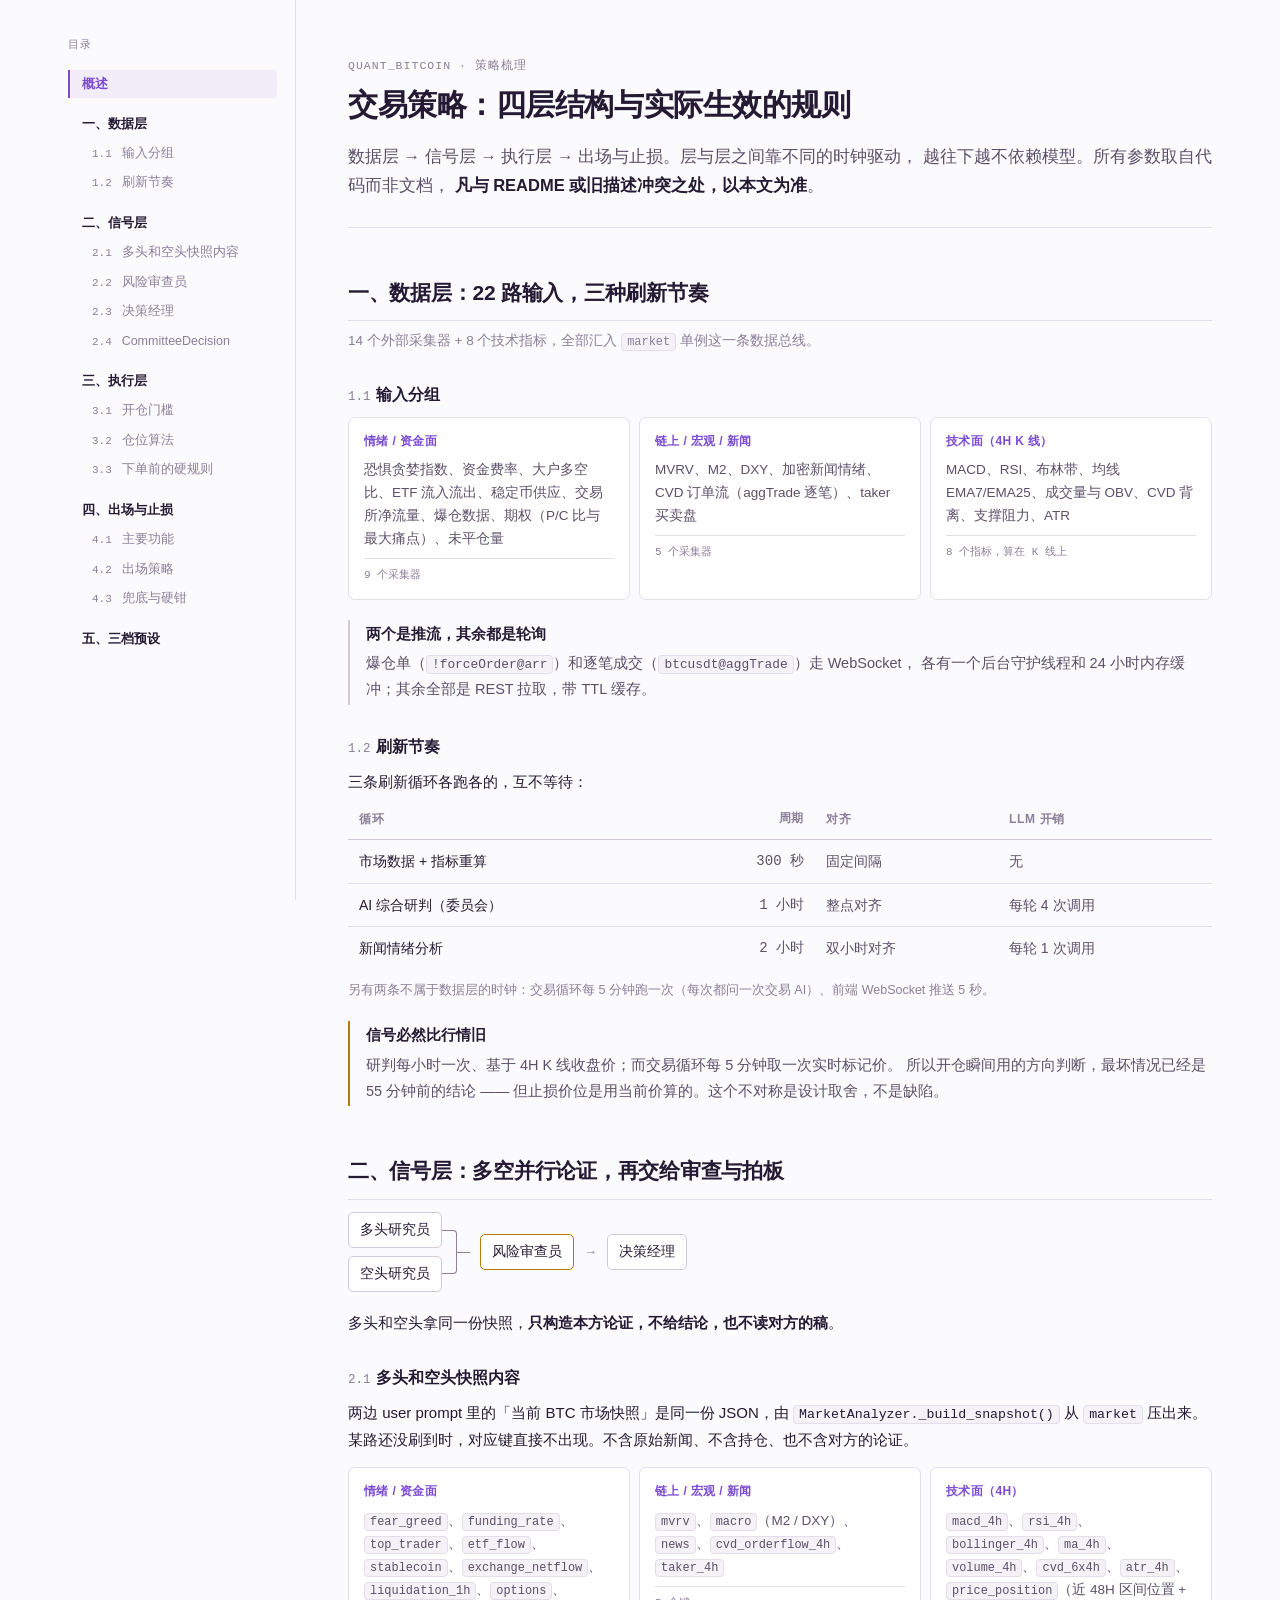
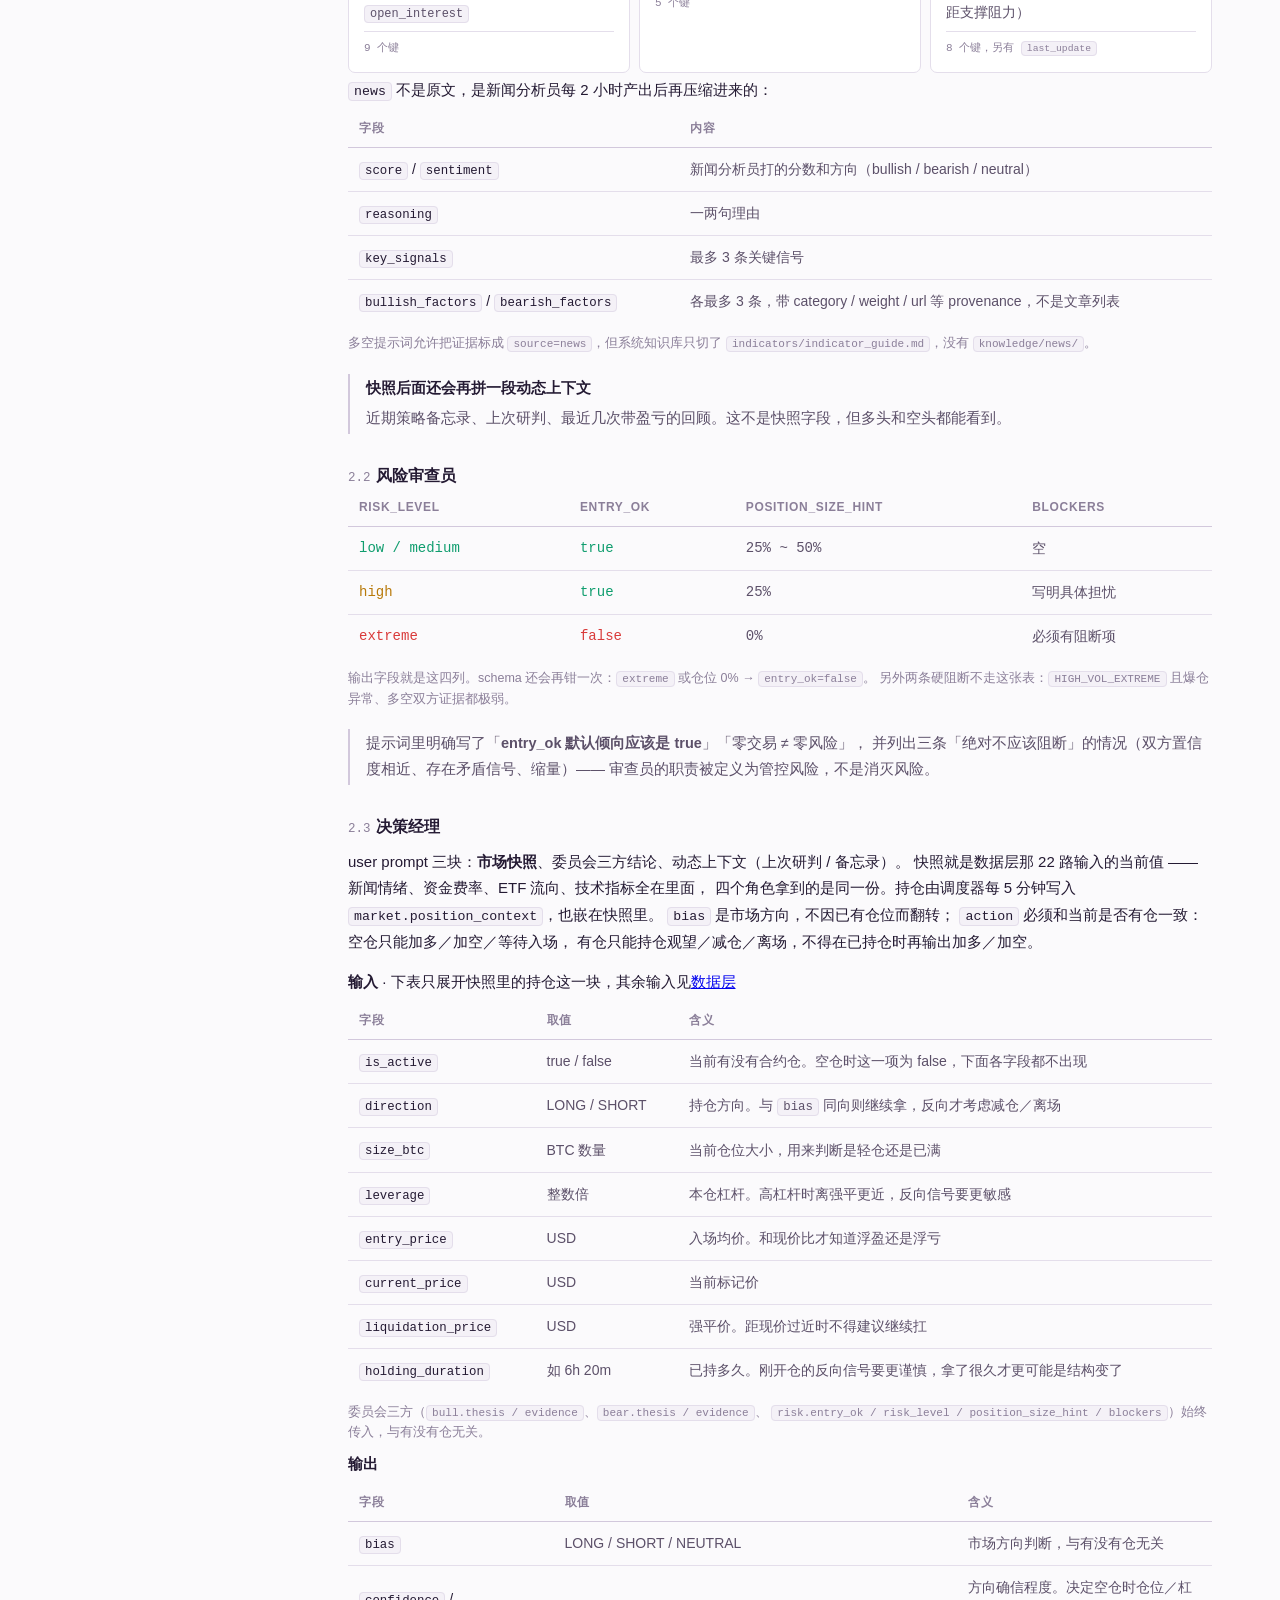
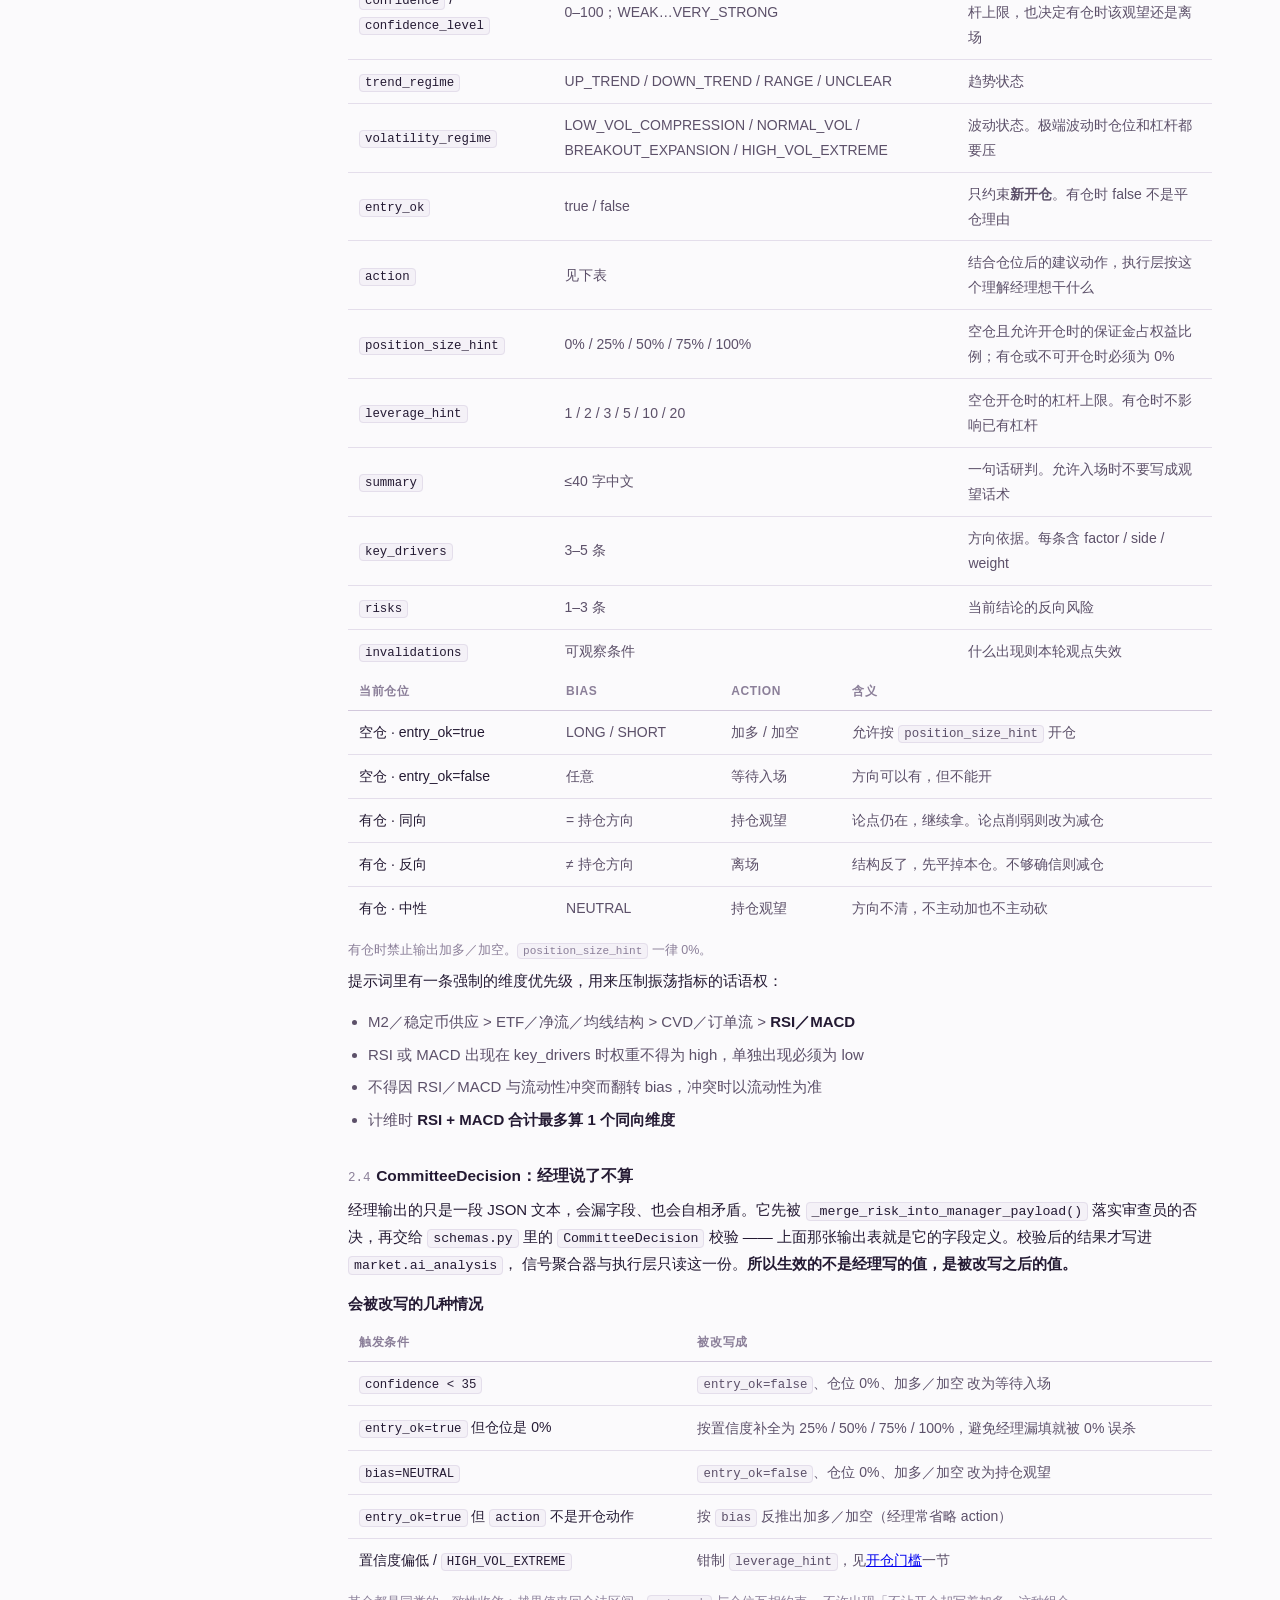
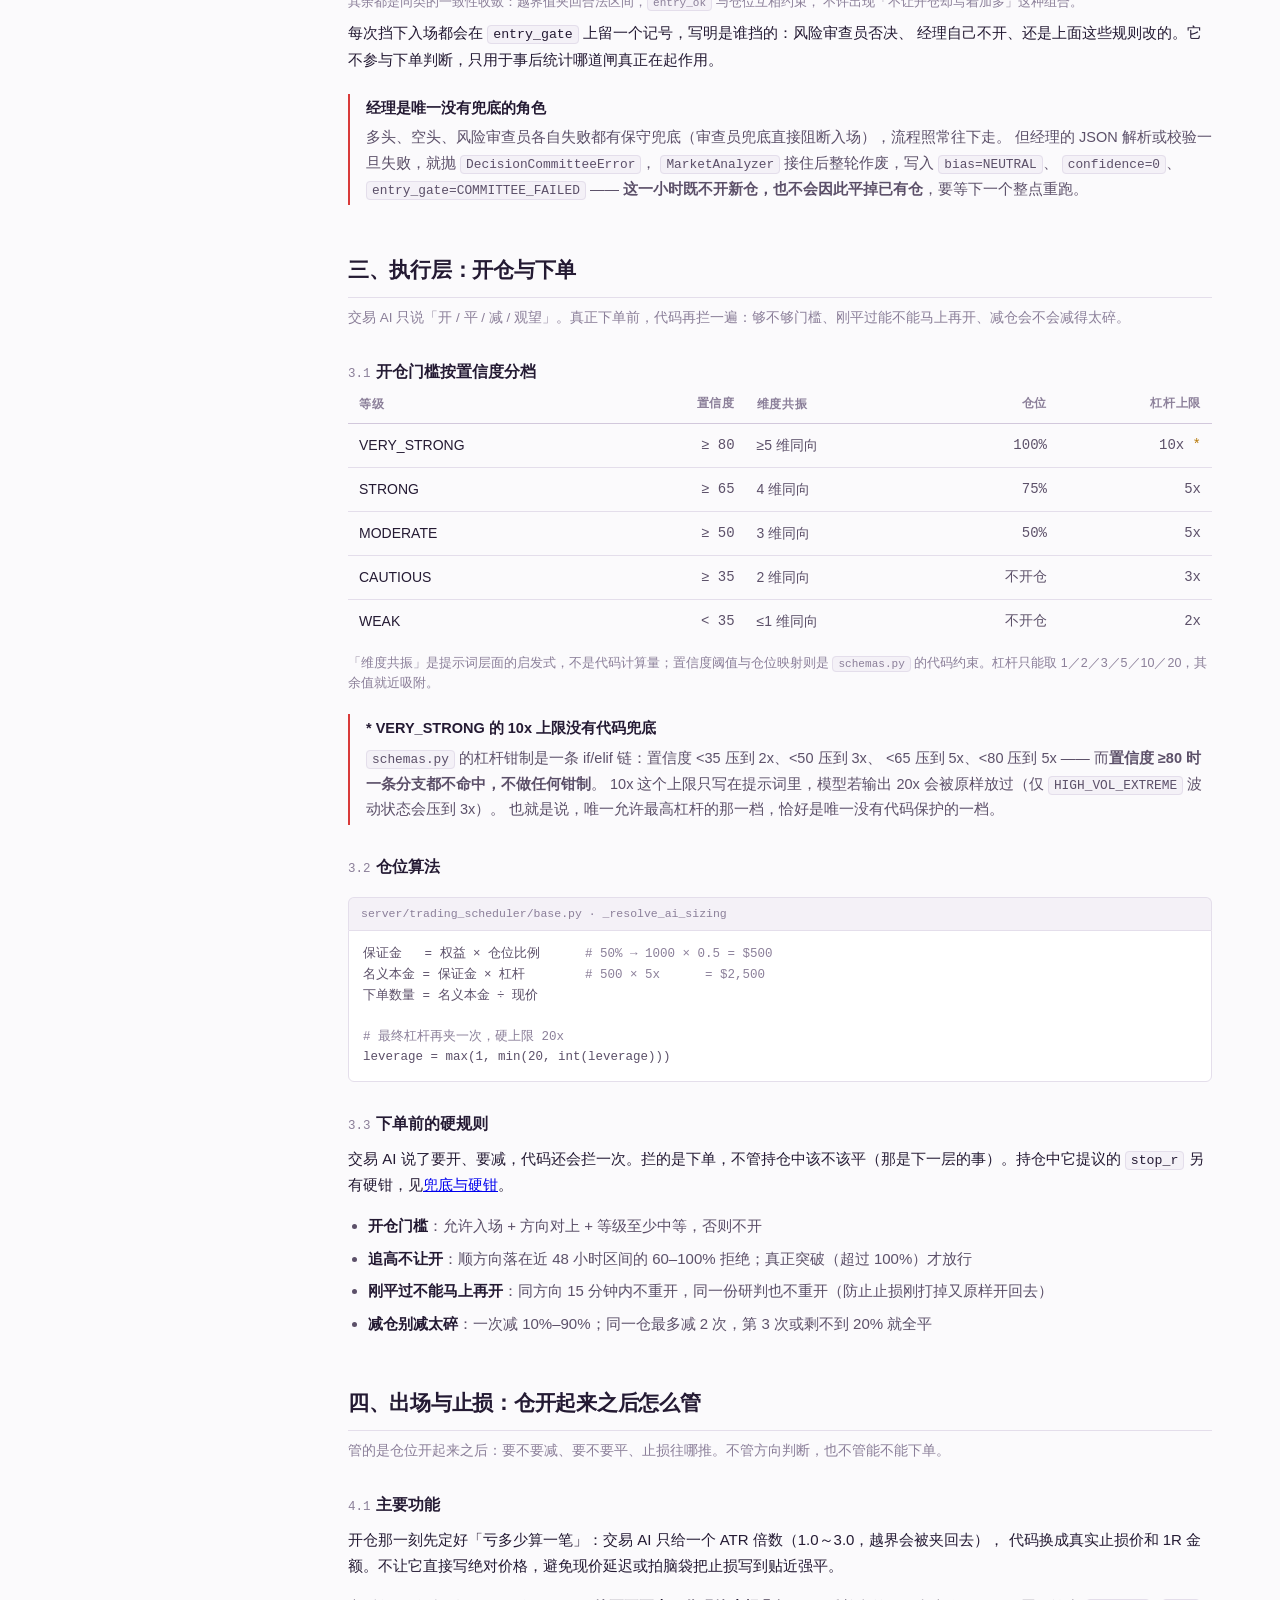
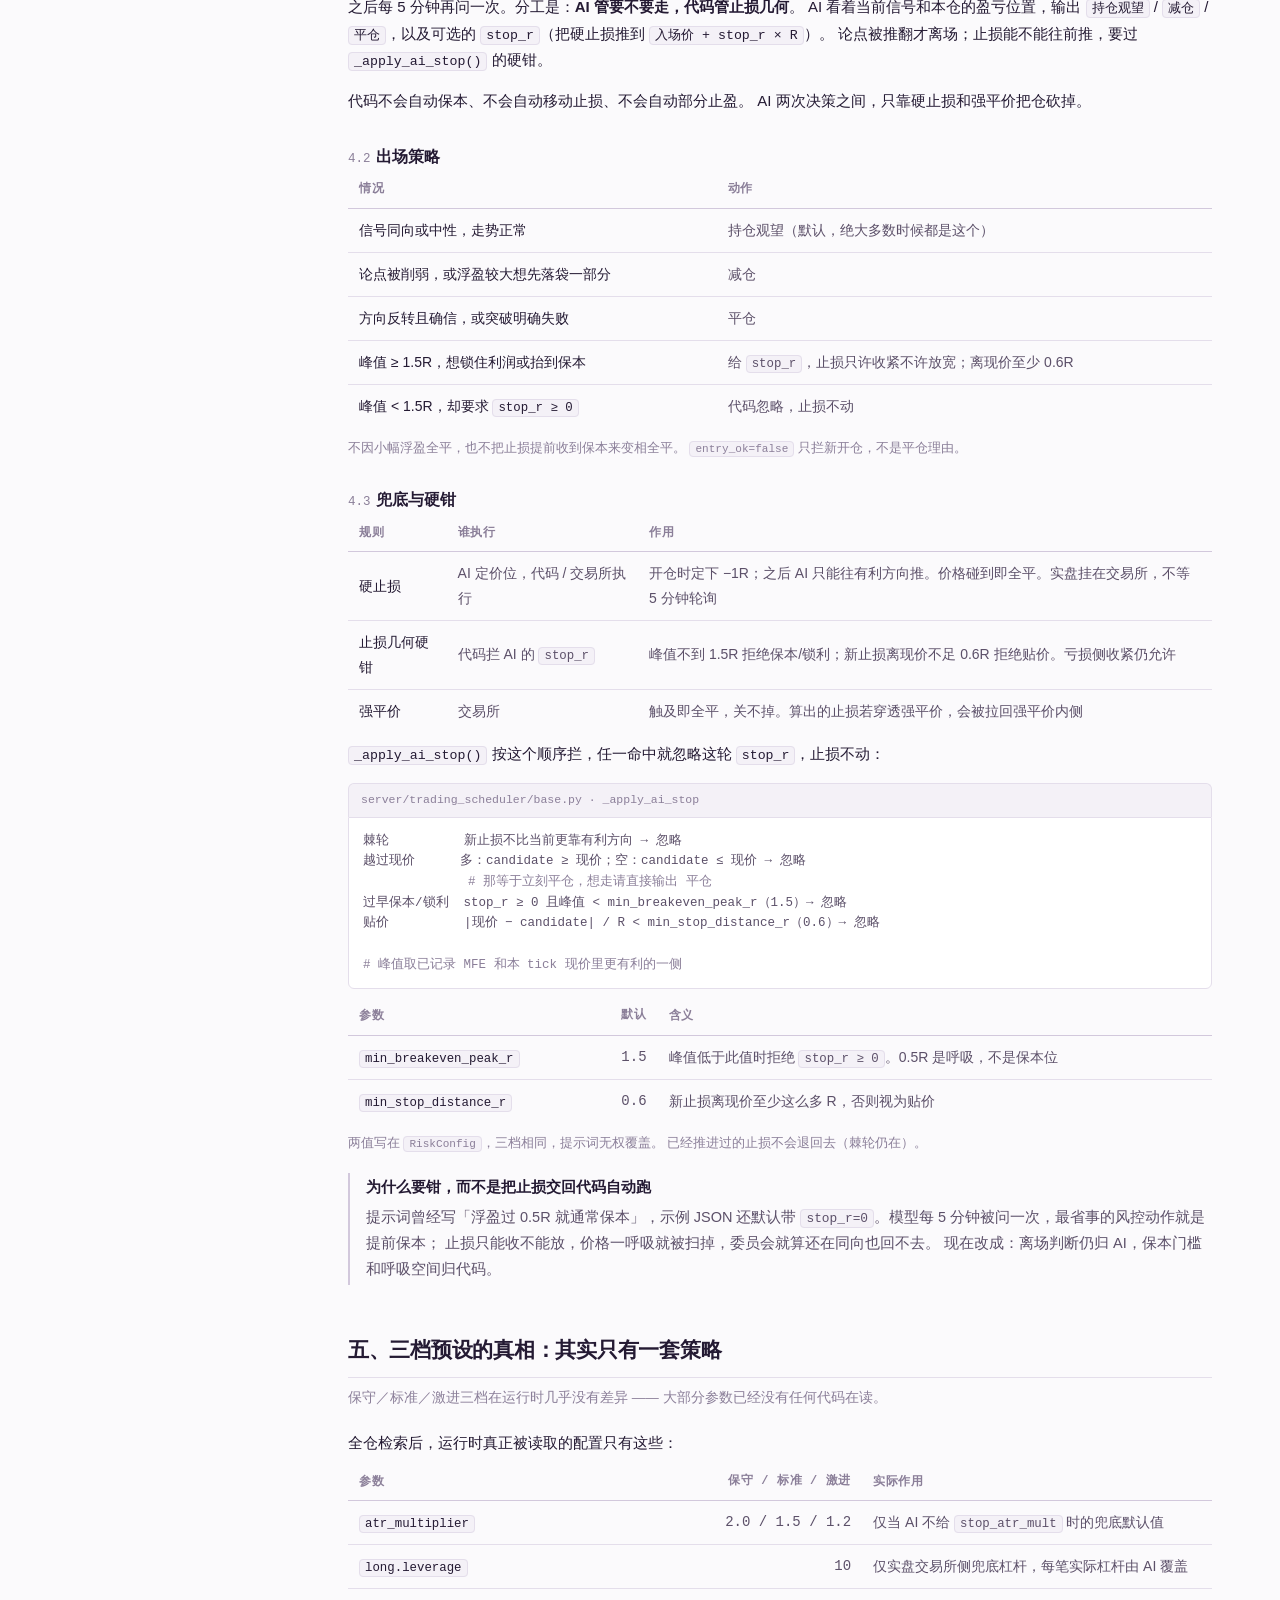
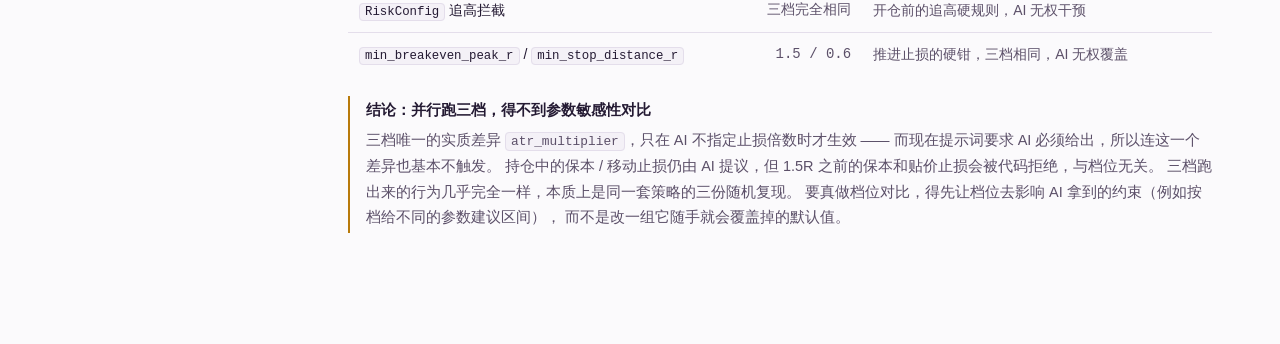
==== commit 8b1f8b56: "docs(strategy): number sections and refine strategy descriptions" ====
--- a/docs/strategy.html
+++ b/docs/strategy.html
@@ -56,7 +56,7 @@
   padding: 0 28px 96px;
   align-items: start;
 }
-.wrap { max-width: none; margin: 0; padding: 56px 0 0; }
+.wrap { max-width: none; margin: 0; padding: 56px 0 0; counter-reset: doc-sec; }
 
 .toc {
   position: sticky; top: 0; height: 100vh;
@@ -67,7 +67,15 @@
   font-family: var(--mono); font-size: 11px; letter-spacing: 0.1em;
   text-transform: uppercase; color: var(--text-dim); margin: 0 0 14px;
 }
-.toc nav { display: flex; flex-direction: column; gap: 2px; }
+.toc nav {
+  display: flex; flex-direction: column; gap: 2px;
+  counter-reset: toc-sec;
+}
+.toc-sec {
+  display: flex; flex-direction: column; gap: 2px;
+  counter-increment: toc-sec;
+  counter-reset: toc-sub;
+}
 .toc a {
   display: block; color: var(--text-mid); text-decoration: none;
   font-size: 13px; line-height: 1.4; padding: 5px 10px 5px 12px;
@@ -79,8 +87,18 @@
   background: var(--accent-bg); font-weight: 600;
 }
 .toc .l2 { font-weight: 600; color: var(--text); margin-top: 10px; padding-left: 12px; }
-.toc .l2:first-child { margin-top: 0; }
-.toc .l3 { font-size: 12.5px; padding-left: 22px; color: var(--text-dim); }
+.toc nav > .l2:first-child { margin-top: 0; }
+.toc .l3 {
+  font-size: 12.5px; padding-left: 22px; color: var(--text-dim);
+  counter-increment: toc-sub;
+}
+.toc .l3::before {
+  content: counter(toc-sec) "." counter(toc-sub);
+  display: inline-block; min-width: 2.15em; margin-right: 6px;
+  font-family: var(--mono); font-variant-numeric: tabular-nums;
+  font-size: 11px; color: var(--text-dim);
+}
+.toc .l3.is-active::before { color: var(--accent); }
 
 .doc-head { border-bottom: 1px solid var(--border); padding-bottom: 26px; margin-bottom: 12px; }
 .eyebrow {
@@ -94,14 +112,23 @@
 .lede { font-size: 16.5px; color: var(--text-mid); margin: 0; }
 .lede strong { color: var(--text); font-weight: 600; }
 
-section { margin: 46px 0 0; }
+section { margin: 46px 0 0; counter-increment: doc-sec; counter-reset: doc-sub; }
 h2 {
   font-size: 21px; margin: 0 0 8px; letter-spacing: -0.012em;
   padding-bottom: 9px; border-bottom: 1px solid var(--border);
   scroll-margin-top: 20px;
 }
 .sub { color: var(--text-dim); font-size: 13.5px; margin: 0 0 20px; }
-h3 { font-size: 15.5px; margin: 28px 0 8px; scroll-margin-top: 20px; }
+h3 {
+  font-size: 15.5px; margin: 28px 0 8px; scroll-margin-top: 20px;
+  counter-increment: doc-sub;
+}
+h3::before {
+  content: counter(doc-sec) "." counter(doc-sub);
+  font-family: var(--mono); font-variant-numeric: tabular-nums;
+  font-size: 12.5px; font-weight: 500; color: var(--text-dim);
+  margin-right: 0.45em;
+}
 p { margin: 0 0 14px; }
 p:last-child { margin-bottom: 0; }
 ul { margin: 0 0 14px; padding-left: 20px; }
@@ -272,23 +299,33 @@
   <p class="toc-title">目录</p>
   <nav>
     <a class="l2" href="#overview">概述</a>
-    <a class="l2" href="#data">一、数据层</a>
-    <a class="l3" href="#data-inputs">输入分组</a>
-    <a class="l3" href="#data-refresh">刷新节奏</a>
-    <a class="l2" href="#signal">二、信号层</a>
-    <a class="l3" href="#debate-snapshot">多头和空头快照内容</a>
-    <a class="l3" href="#risk-reviewer">风险审查员</a>
-    <a class="l3" href="#manager">决策经理</a>
-    <a class="l3" href="#committee-decision">CommitteeDecision</a>
-    <a class="l2" href="#execution">三、执行层</a>
-    <a class="l3" href="#open-threshold">开仓门槛</a>
-    <a class="l3" href="#sizing">仓位算法</a>
-    <a class="l3" href="#policy-guard">下单前的硬规则</a>
-    <a class="l2" href="#exit">四、出场与止损</a>
-    <a class="l3" href="#risk-job">主要功能</a>
-    <a class="l3" href="#risk-rules">出场策略</a>
-    <a class="l3" href="#safety-net">兜底与硬钳</a>
-    <a class="l2" href="#presets">五、三档预设</a>
+    <div class="toc-sec">
+      <a class="l2" href="#data">一、数据层</a>
+      <a class="l3" href="#data-inputs">输入分组</a>
+      <a class="l3" href="#data-refresh">刷新节奏</a>
+    </div>
+    <div class="toc-sec">
+      <a class="l2" href="#signal">二、信号层</a>
+      <a class="l3" href="#debate-snapshot">多头和空头快照内容</a>
+      <a class="l3" href="#risk-reviewer">风险审查员</a>
+      <a class="l3" href="#manager">决策经理</a>
+      <a class="l3" href="#committee-decision">CommitteeDecision</a>
+    </div>
+    <div class="toc-sec">
+      <a class="l2" href="#execution">三、执行层</a>
+      <a class="l3" href="#open-threshold">开仓门槛</a>
+      <a class="l3" href="#sizing">仓位算法</a>
+      <a class="l3" href="#policy-guard">下单前的硬规则</a>
+    </div>
+    <div class="toc-sec">
+      <a class="l2" href="#exit">四、出场与止损</a>
+      <a class="l3" href="#risk-job">主要功能</a>
+      <a class="l3" href="#risk-rules">出场策略</a>
+      <a class="l3" href="#safety-net">兜底与硬钳</a>
+    </div>
+    <div class="toc-sec">
+      <a class="l2" href="#presets">五、三档预设</a>
+    </div>
   </nav>
 </aside>
 <div class="wrap">
@@ -356,7 +393,6 @@
 <!-- ══════════════ 二 · 信号层 ══════════════ -->
 <section id="signal">
   <h2>二、信号层：多空并行论证，再交给审查与拍板</h2>
-  <p class="sub"><code>DecisionCommittee</code> 里多头和空头互不看见对方输出，两边都完成后才进风险审查员，最后才是决策经理。各自有独立 system prompt 和知识库切片。</p>
 
   <div class="committee" aria-label="多头与空头并行，再汇入风险审查员和决策经理">
     <div class="fork-group">
@@ -373,8 +409,6 @@
 
   <p>
     多头和空头拿同一份快照，<strong>只构造本方论证，不给结论，也不读对方的稿</strong>。
-    代码里仍是先调多头再调空头，但两边输入相同、互不依赖，逻辑上是并行。
-    风险审查员看完双方论证后产出 <code>entry_ok</code>，并且拥有否决权 —— 决策经理不能把它翻回来。
   </p>
 
   <h3 id="debate-snapshot">多头和空头快照内容</h3>
